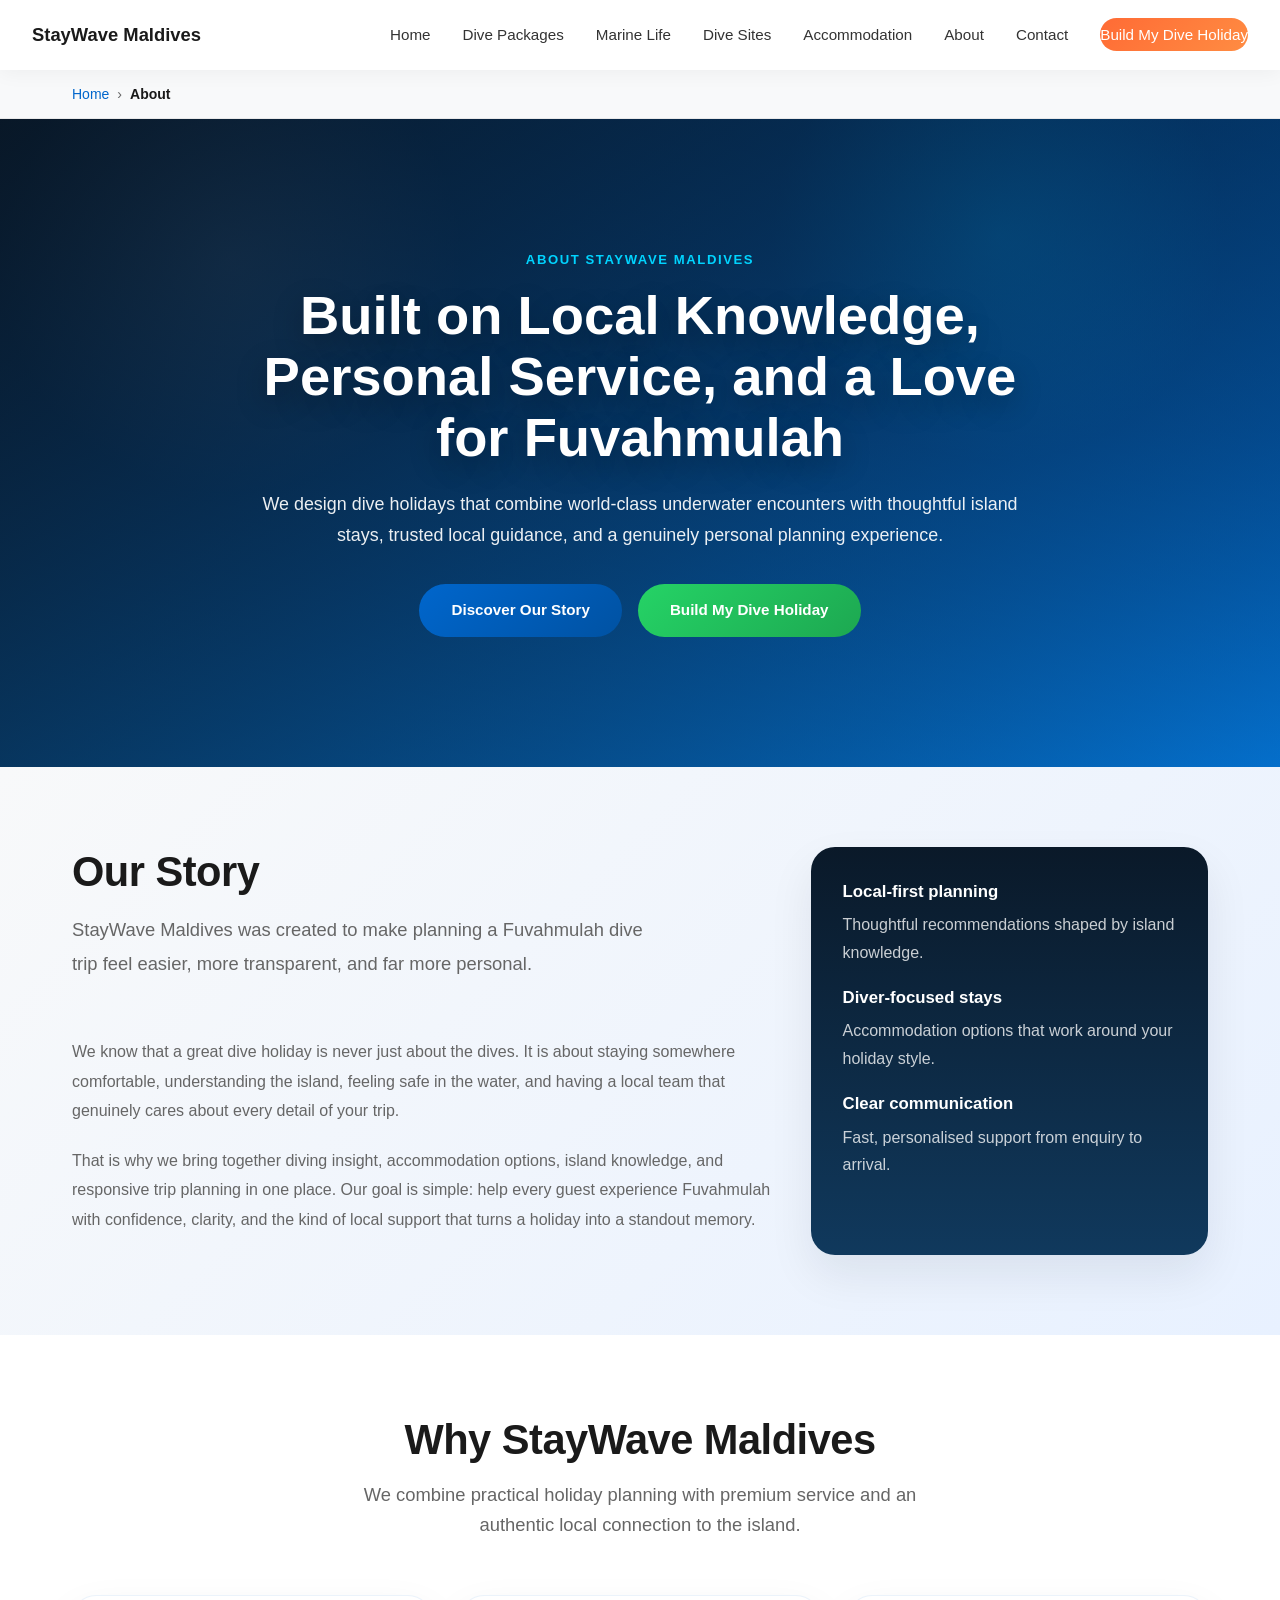
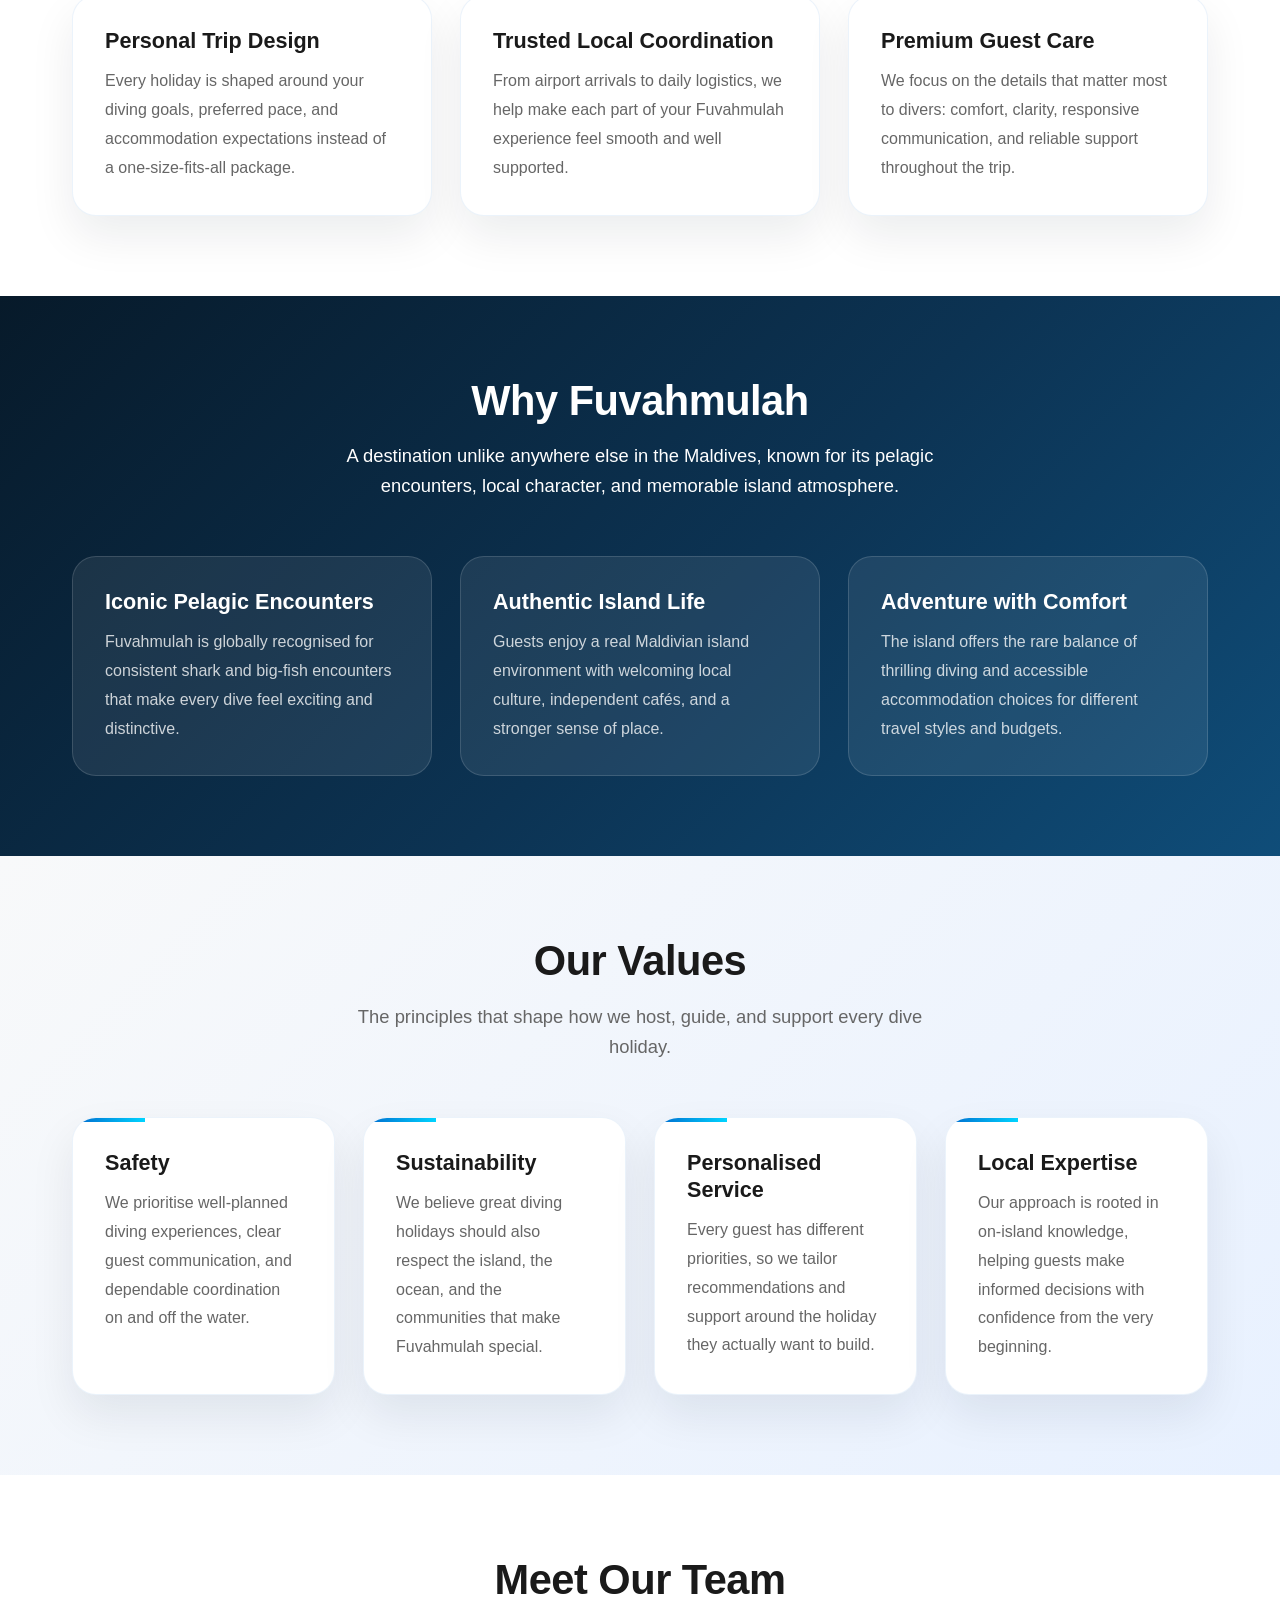
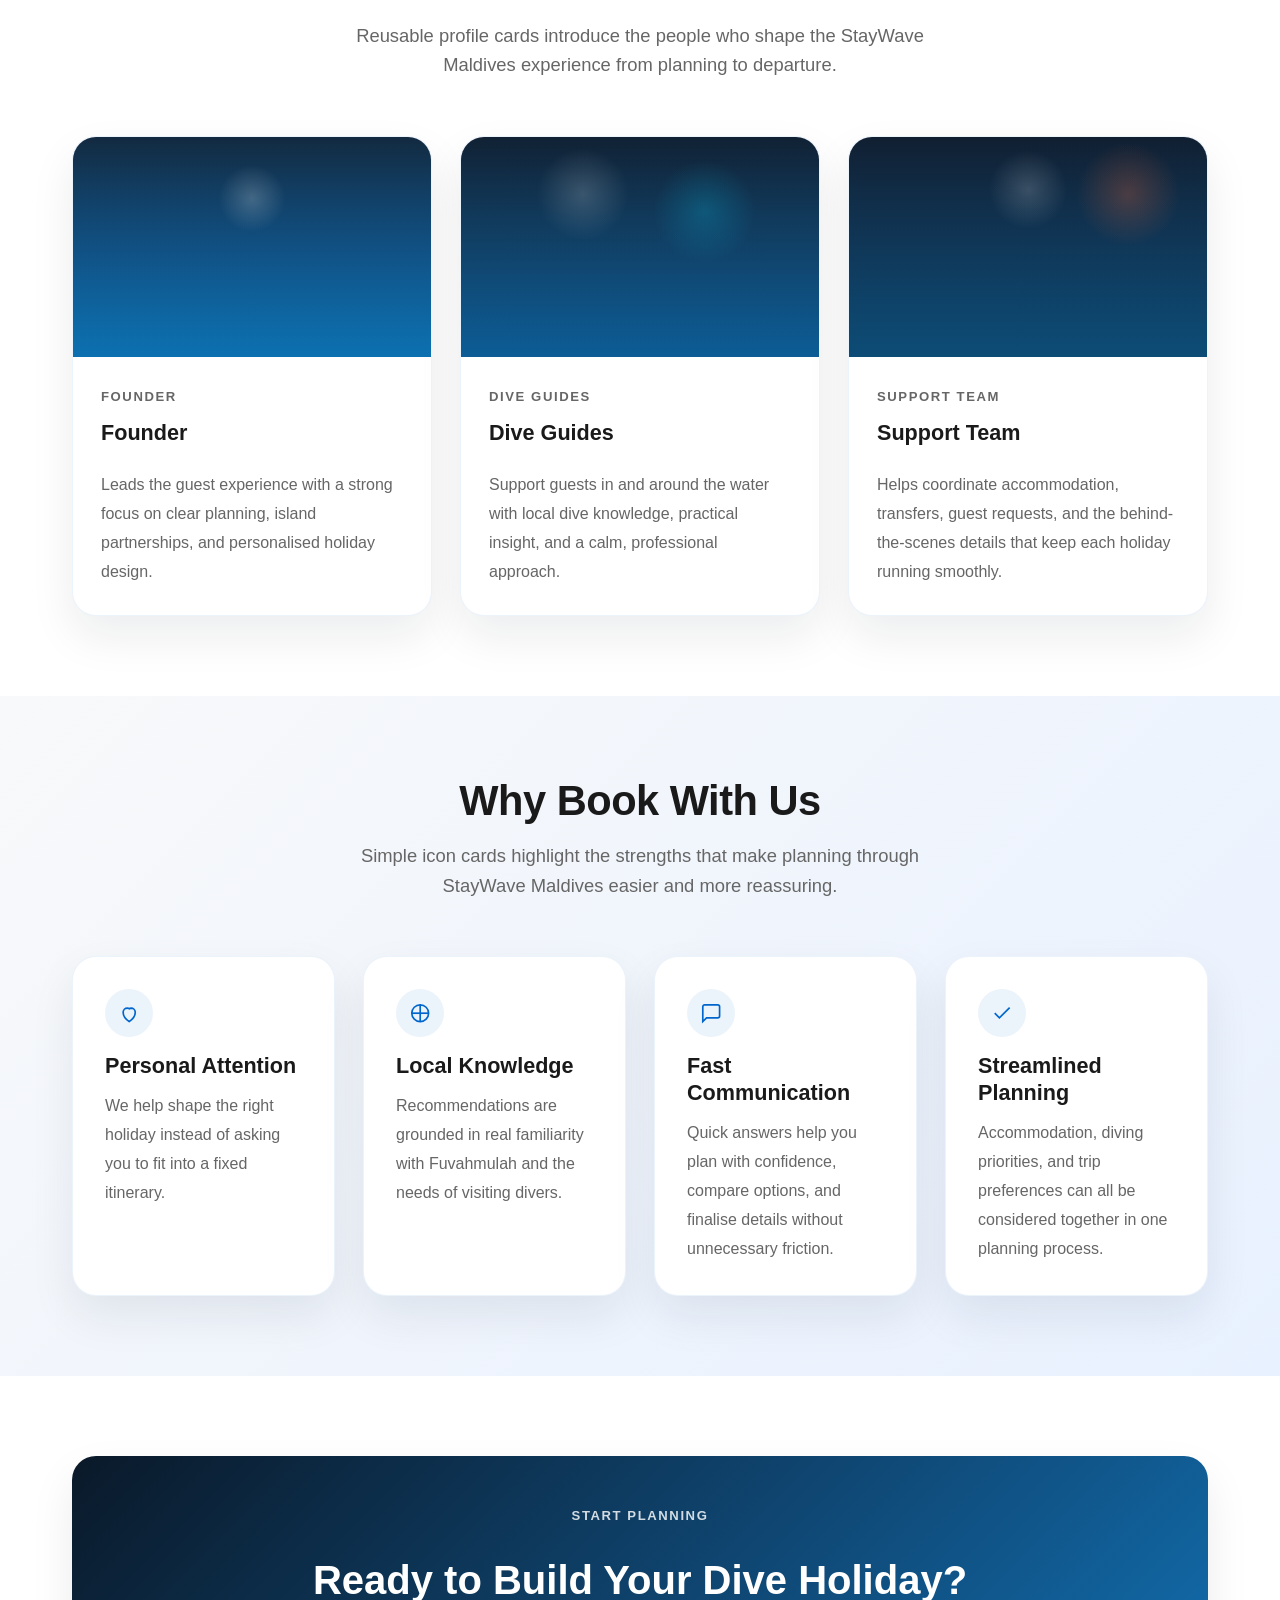
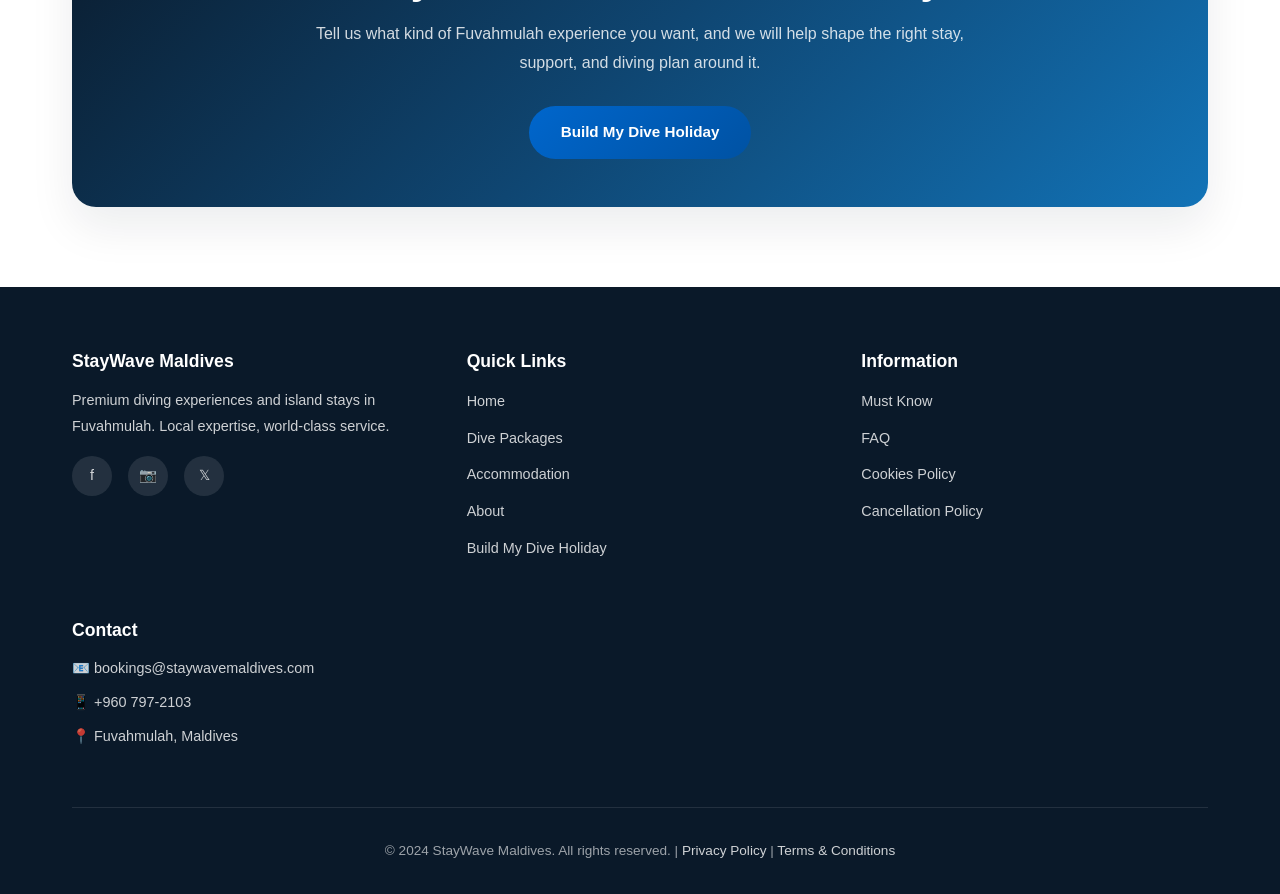
==== about.html @ dc9347b5 "feat: add sprint 15 information pages" ====
<!DOCTYPE html>
<html lang="en">
<head>
    <!-- Meta Tags -->
    <meta charset="UTF-8">
    <meta name="viewport" content="width=device-width, initial-scale=1.0">
    <meta name="description" content="Learn more about StayWave Maldives, our local story, our values, and why we create personalised diving holidays in Fuvahmulah.">
    <meta name="keywords" content="about StayWave Maldives, Fuvahmulah diving team, Maldives dive holiday experts, local dive travel specialists">
    <meta name="author" content="StayWave Maldives">
    <meta name="robots" content="index, follow">
    <meta name="language" content="English">

    <!-- Canonical URL -->
    <link rel="canonical" href="https://staywavemaldives.com/about.html">

    <!-- Open Graph Tags -->
    <meta property="og:type" content="website">
    <meta property="og:url" content="https://staywavemaldives.com/about.html">
    <meta property="og:title" content="About StayWave Maldives | Dive Holidays in Fuvahmulah">
    <meta property="og:description" content="Discover the story, values, and local expertise behind StayWave Maldives and see why divers choose us for personalised Fuvahmulah holidays.">
    <meta property="og:image" content="https://staywavemaldives.com/assets/images/og-image.jpg">
    <meta property="og:image:width" content="1200">
    <meta property="og:image:height" content="630">
    <meta property="og:image:alt" content="About StayWave Maldives">
    <meta property="og:site_name" content="StayWave Maldives">
    <meta property="og:locale" content="en_US">

    <!-- Twitter Card Tags -->
    <meta name="twitter:card" content="summary_large_image">
    <meta name="twitter:url" content="https://staywavemaldives.com/about.html">
    <meta name="twitter:title" content="About StayWave Maldives | Dive Holidays in Fuvahmulah">
    <meta name="twitter:description" content="Meet the team behind StayWave Maldives and learn what makes our Fuvahmulah dive holidays personal, local, and thoughtfully planned.">
    <meta name="twitter:image" content="https://staywavemaldives.com/assets/images/twitter-image.jpg">
    <meta name="twitter:creator" content="@staywavemaldives">

    <!-- Favicon -->
    <link rel="icon" type="image/x-icon" href="assets/images/favicon.ico">
    <link rel="icon" type="image/png" sizes="32x32" href="assets/images/favicon-32x32.png">
    <link rel="icon" type="image/png" sizes="16x16" href="assets/images/favicon-16x16.png">
    <link rel="apple-touch-icon" href="assets/images/apple-touch-icon.png">
    <link rel="manifest" href="assets/manifest.json">

    <!-- Theme Color -->
    <meta name="theme-color" content="#0066cc">

    <title>About StayWave Maldives | Dive Holidays in Fuvahmulah</title>

    <script type="application/ld+json">
    {
        "@context": "https://schema.org",
        "@type": "AboutPage",
        "name": "About StayWave Maldives",
        "url": "https://staywavemaldives.com/about.html",
        "description": "Learn more about the story, values, and local team behind StayWave Maldives in Fuvahmulah.",
        "isPartOf": {
            "@type": "WebSite",
            "name": "StayWave Maldives",
            "url": "https://staywavemaldives.com"
        },
        "breadcrumb": {
            "@type": "BreadcrumbList",
            "itemListElement": [
                {
                    "@type": "ListItem",
                    "position": 1,
                    "name": "Home",
                    "item": "https://staywavemaldives.com/"
                },
                {
                    "@type": "ListItem",
                    "position": 2,
                    "name": "About",
                    "item": "https://staywavemaldives.com/about.html"
                }
            ]
        },
        "mainEntity": {
            "@type": "TravelAgency",
            "name": "StayWave Maldives",
            "url": "https://staywavemaldives.com",
            "description": "Personalised diving holidays and island stays in Fuvahmulah with local expertise and thoughtful service.",
            "telephone": "+960-797-2103",
            "email": "bookings@staywavemaldives.com",
            "address": {
                "@type": "PostalAddress",
                "addressLocality": "Fuvahmulah",
                "addressCountry": "MV"
            }
        }
    }
    </script>

    <!-- CSS Files -->
    <link rel="stylesheet" href="assets/styles/reset.css" media="all">
    <link rel="stylesheet" href="assets/styles/global.css" media="all">
    <link rel="stylesheet" href="assets/styles/navigation.css" media="all">
    <link rel="stylesheet" href="assets/styles/footer.css" media="all">
    <link rel="stylesheet" href="assets/styles/about.css" media="all">

    <!-- DNS Prefetch -->
    <link rel="dns-prefetch" href="//fonts.googleapis.com">
    <link rel="dns-prefetch" href="//www.google-analytics.com">
</head>
<body>
    <nav class="navbar" id="navbar" role="navigation" aria-label="Main navigation">
        <div class="navbar-container">
            <div class="navbar-brand">
                <a href="index.html" aria-label="StayWave Maldives — go to homepage">
                    <span class="brand-name">StayWave Maldives</span>
                </a>
            </div>

            <button class="hamburger" id="hamburger" aria-label="Toggle navigation menu" aria-expanded="false" aria-controls="navbar-menu">
                <span></span>
                <span></span>
                <span></span>
            </button>

            <ul class="navbar-menu" id="navbar-menu" role="menubar">
                <li role="none"><a href="index.html" role="menuitem">Home</a></li>
                <li role="none"><a href="dive-packages.html" role="menuitem">Dive Packages</a></li>
                <li role="none"><a href="marine-life.html" role="menuitem">Marine Life</a></li>
                <li role="none"><a href="dive-sites.html" role="menuitem">Dive Sites</a></li>
                <li role="none"><a href="accommodation.html" role="menuitem">Accommodation</a></li>
                <li role="none"><a href="about.html" role="menuitem" aria-current="page">About</a></li>
                <li role="none"><a href="index.html#contact" role="menuitem">Contact</a></li>
                <li role="none">
                    <a href="build-my-dive-holiday.html" class="btn-book-now" role="menuitem" aria-label="Build my dive holiday">Build My Dive Holiday</a>
                </li>
            </ul>
        </div>
    </nav>

    <nav class="breadcrumbs" aria-label="Breadcrumb">
        <div class="container">
            <ol class="breadcrumbs-list" itemscope itemtype="https://schema.org/BreadcrumbList">
                <li itemprop="itemListElement" itemscope itemtype="https://schema.org/ListItem">
                    <a href="index.html" itemprop="item"><span itemprop="name">Home</span></a>
                    <meta itemprop="position" content="1">
                </li>
                <li itemprop="itemListElement" itemscope itemtype="https://schema.org/ListItem">
                    <span class="current" itemprop="name">About</span>
                    <meta itemprop="position" content="2">
                </li>
            </ol>
        </div>
    </nav>

    <header class="page-hero" role="banner">
        <div class="page-hero-background" role="img" aria-label="Abstract ocean-inspired banner representing a dive holiday in Fuvahmulah"></div>
        <div class="page-hero-overlay" aria-hidden="true"></div>
        <div class="page-hero-content">
            <p class="page-hero-label">About StayWave Maldives</p>
            <h1 class="page-hero-title">Built on Local Knowledge, Personal Service, and a Love for Fuvahmulah</h1>
            <p class="page-hero-subtitle">We design dive holidays that combine world-class underwater encounters with thoughtful island stays, trusted local guidance, and a genuinely personal planning experience.</p>
            <div class="page-hero-buttons">
                <a href="#our-story" class="btn btn-primary">Discover Our Story</a>
                <a href="build-my-dive-holiday.html" class="btn btn-secondary">Build My Dive Holiday</a>
            </div>
        </div>
    </header>

    <main>
        <section class="about-story" id="our-story" aria-labelledby="our-story-heading">
            <div class="container story-layout">
                <article class="story-copy">
                    <div class="section-header section-header-left">
                        <h2 id="our-story-heading">Our Story</h2>
                        <p>StayWave Maldives was created to make planning a Fuvahmulah dive trip feel easier, more transparent, and far more personal.</p>
                    </div>
                    <p>We know that a great dive holiday is never just about the dives. It is about staying somewhere comfortable, understanding the island, feeling safe in the water, and having a local team that genuinely cares about every detail of your trip.</p>
                    <p>That is why we bring together diving insight, accommodation options, island knowledge, and responsive trip planning in one place. Our goal is simple: help every guest experience Fuvahmulah with confidence, clarity, and the kind of local support that turns a holiday into a standout memory.</p>
                </article>
                <aside class="story-highlight" aria-label="StayWave Maldives highlights">
                    <ul class="story-points">
                        <li><strong>Local-first planning</strong><span>Thoughtful recommendations shaped by island knowledge.</span></li>
                        <li><strong>Diver-focused stays</strong><span>Accommodation options that work around your holiday style.</span></li>
                        <li><strong>Clear communication</strong><span>Fast, personalised support from enquiry to arrival.</span></li>
                    </ul>
                </aside>
            </div>
        </section>

        <section class="about-reasons" aria-labelledby="why-staywave-heading">
            <div class="container">
                <div class="section-header">
                    <h2 id="why-staywave-heading">Why StayWave Maldives</h2>
                    <p>We combine practical holiday planning with premium service and an authentic local connection to the island.</p>
                </div>
                <div class="info-grid">
                    <article class="info-card">
                        <h3>Personal Trip Design</h3>
                        <p>Every holiday is shaped around your diving goals, preferred pace, and accommodation expectations instead of a one-size-fits-all package.</p>
                    </article>
                    <article class="info-card">
                        <h3>Trusted Local Coordination</h3>
                        <p>From airport arrivals to daily logistics, we help make each part of your Fuvahmulah experience feel smooth and well supported.</p>
                    </article>
                    <article class="info-card">
                        <h3>Premium Guest Care</h3>
                        <p>We focus on the details that matter most to divers: comfort, clarity, responsive communication, and reliable support throughout the trip.</p>
                    </article>
                </div>
            </div>
        </section>

        <section class="about-destination" aria-labelledby="why-fuvahmulah-heading">
            <div class="container">
                <div class="section-header destination-header">
                    <h2 id="why-fuvahmulah-heading">Why Fuvahmulah</h2>
                    <p>A destination unlike anywhere else in the Maldives, known for its pelagic encounters, local character, and memorable island atmosphere.</p>
                </div>
                <div class="info-grid info-grid-dark">
                    <article class="info-card info-card-dark">
                        <h3>Iconic Pelagic Encounters</h3>
                        <p>Fuvahmulah is globally recognised for consistent shark and big-fish encounters that make every dive feel exciting and distinctive.</p>
                    </article>
                    <article class="info-card info-card-dark">
                        <h3>Authentic Island Life</h3>
                        <p>Guests enjoy a real Maldivian island environment with welcoming local culture, independent cafés, and a stronger sense of place.</p>
                    </article>
                    <article class="info-card info-card-dark">
                        <h3>Adventure with Comfort</h3>
                        <p>The island offers the rare balance of thrilling diving and accessible accommodation choices for different travel styles and budgets.</p>
                    </article>
                </div>
            </div>
        </section>

        <section class="about-values" aria-labelledby="our-values-heading">
            <div class="container">
                <div class="section-header">
                    <h2 id="our-values-heading">Our Values</h2>
                    <p>The principles that shape how we host, guide, and support every dive holiday.</p>
                </div>
                <div class="values-grid">
                    <article class="value-card">
                        <h3>Safety</h3>
                        <p>We prioritise well-planned diving experiences, clear guest communication, and dependable coordination on and off the water.</p>
                    </article>
                    <article class="value-card">
                        <h3>Sustainability</h3>
                        <p>We believe great diving holidays should also respect the island, the ocean, and the communities that make Fuvahmulah special.</p>
                    </article>
                    <article class="value-card">
                        <h3>Personalised Service</h3>
                        <p>Every guest has different priorities, so we tailor recommendations and support around the holiday they actually want to build.</p>
                    </article>
                    <article class="value-card">
                        <h3>Local Expertise</h3>
                        <p>Our approach is rooted in on-island knowledge, helping guests make informed decisions with confidence from the very beginning.</p>
                    </article>
                </div>
            </div>
        </section>

        <section class="about-team" aria-labelledby="team-heading">
            <div class="container">
                <div class="section-header">
                    <h2 id="team-heading">Meet Our Team</h2>
                    <p>Reusable profile cards introduce the people who shape the StayWave Maldives experience from planning to departure.</p>
                </div>
                <div class="team-grid">
                    <article class="profile-card">
                        <div class="profile-card-media founder-placeholder" role="img" aria-label="Image placeholder for the StayWave Maldives founder"></div>
                        <div class="profile-card-body">
                            <p class="profile-role">Founder</p>
                            <h3>Founder</h3>
                            <p>Leads the guest experience with a strong focus on clear planning, island partnerships, and personalised holiday design.</p>
                        </div>
                    </article>
                    <article class="profile-card">
                        <div class="profile-card-media dive-guides-placeholder" role="img" aria-label="Image placeholder for the StayWave Maldives dive guides"></div>
                        <div class="profile-card-body">
                            <p class="profile-role">Dive Guides</p>
                            <h3>Dive Guides</h3>
                            <p>Support guests in and around the water with local dive knowledge, practical insight, and a calm, professional approach.</p>
                        </div>
                    </article>
                    <article class="profile-card">
                        <div class="profile-card-media support-team-placeholder" role="img" aria-label="Image placeholder for the StayWave Maldives support team"></div>
                        <div class="profile-card-body">
                            <p class="profile-role">Support Team</p>
                            <h3>Support Team</h3>
                            <p>Helps coordinate accommodation, transfers, guest requests, and the behind-the-scenes details that keep each holiday running smoothly.</p>
                        </div>
                    </article>
                </div>
            </div>
        </section>

        <section class="about-booking" aria-labelledby="book-with-us-heading">
            <div class="container">
                <div class="section-header">
                    <h2 id="book-with-us-heading">Why Book With Us</h2>
                    <p>Simple icon cards highlight the strengths that make planning through StayWave Maldives easier and more reassuring.</p>
                </div>
                <div class="booking-grid">
                    <article class="booking-card">
                        <div class="booking-icon" aria-hidden="true">
                            <svg viewBox="0 0 24 24" fill="none" stroke="currentColor" stroke-width="1.8">
                                <path d="M12 21s-6.5-4.35-6.5-10A4.5 4.5 0 0 1 10 6.5c.86 0 1.69.24 2.34.69A4.47 4.47 0 0 1 14 6.5 4.5 4.5 0 0 1 18.5 11c0 5.65-6.5 10-6.5 10Z"></path>
                            </svg>
                        </div>
                        <h3>Personal Attention</h3>
                        <p>We help shape the right holiday instead of asking you to fit into a fixed itinerary.</p>
                    </article>
                    <article class="booking-card">
                        <div class="booking-icon" aria-hidden="true">
                            <svg viewBox="0 0 24 24" fill="none" stroke="currentColor" stroke-width="1.8">
                                <path d="M3 12h18"></path>
                                <path d="M12 3v18"></path>
                                <circle cx="12" cy="12" r="9"></circle>
                            </svg>
                        </div>
                        <h3>Local Knowledge</h3>
                        <p>Recommendations are grounded in real familiarity with Fuvahmulah and the needs of visiting divers.</p>
                    </article>
                    <article class="booking-card">
                        <div class="booking-icon" aria-hidden="true">
                            <svg viewBox="0 0 24 24" fill="none" stroke="currentColor" stroke-width="1.8">
                                <path d="M21 15a2 2 0 0 1-2 2H7l-4 4V5a2 2 0 0 1 2-2h14a2 2 0 0 1 2 2z"></path>
                            </svg>
                        </div>
                        <h3>Fast Communication</h3>
                        <p>Quick answers help you plan with confidence, compare options, and finalise details without unnecessary friction.</p>
                    </article>
                    <article class="booking-card">
                        <div class="booking-icon" aria-hidden="true">
                            <svg viewBox="0 0 24 24" fill="none" stroke="currentColor" stroke-width="1.8">
                                <path d="M4 12l5 5L20 6"></path>
                            </svg>
                        </div>
                        <h3>Streamlined Planning</h3>
                        <p>Accommodation, diving priorities, and trip preferences can all be considered together in one planning process.</p>
                    </article>
                </div>
            </div>
        </section>

        <section class="about-cta" aria-labelledby="cta-heading">
            <div class="container">
                <div class="cta-panel">
                    <p class="cta-kicker">Start planning</p>
                    <h2 id="cta-heading">Ready to Build Your Dive Holiday?</h2>
                    <p>Tell us what kind of Fuvahmulah experience you want, and we will help shape the right stay, support, and diving plan around it.</p>
                    <a href="build-my-dive-holiday.html" class="btn btn-primary">Build My Dive Holiday</a>
                </div>
            </div>
        </section>
    </main>

    <footer class="footer" id="footer" role="contentinfo">
        <div class="container">
            <div class="footer-grid">
                <div class="footer-section">
                    <h4>StayWave Maldives</h4>
                    <p>Premium diving experiences and island stays in Fuvahmulah. Local expertise, world-class service.</p>
                    <div class="social-links">
                        <a href="https://www.facebook.com/staywavemaldives" aria-label="StayWave Maldives on Facebook" title="Facebook" target="_blank" rel="noopener noreferrer">f</a>
                        <a href="https://www.instagram.com/staywavemaldives" aria-label="StayWave Maldives on Instagram" title="Instagram" target="_blank" rel="noopener noreferrer">📷</a>
                        <a href="https://twitter.com/staywavemaldives" aria-label="StayWave Maldives on Twitter/X" title="Twitter / X" target="_blank" rel="noopener noreferrer">𝕏</a>
                    </div>
                </div>

                <div class="footer-section">
                    <h4>Quick Links</h4>
                    <ul>
                        <li><a href="index.html">Home</a></li>
                        <li><a href="dive-packages.html">Dive Packages</a></li>
                        <li><a href="accommodation.html">Accommodation</a></li>
                        <li><a href="about.html" aria-current="page">About</a></li>
                        <li><a href="build-my-dive-holiday.html">Build My Dive Holiday</a></li>
                    </ul>
                </div>

                <div class="footer-section">
                    <h4>Information</h4>
                    <ul>
                        <li><a href="must-know.html">Must Know</a></li>
                        <li><a href="faq.html">FAQ</a></li>
                        <li><a href="cookies.html">Cookies Policy</a></li>
                        <li><a href="cancellation.html">Cancellation Policy</a></li>
                    </ul>
                </div>

                <div class="footer-section" id="contact">
                    <h4>Contact</h4>
                    <ul class="contact-info">
                        <li>📧 <a href="mailto:bookings@staywavemaldives.com">bookings@staywavemaldives.com</a></li>
                        <li>📱 <a href="https://wa.me/9607972103" target="_blank" rel="noopener noreferrer">+960 797-2103</a></li>
                        <li>📍 Fuvahmulah, Maldives</li>
                    </ul>
                </div>
            </div>

            <div class="footer-bottom">
                <p>&copy; 2024 StayWave Maldives. All rights reserved. | <a href="privacy.html">Privacy Policy</a> | <a href="terms.html">Terms &amp; Conditions</a></p>
            </div>
        </div>
    </footer>

    <script defer src="assets/scripts/navigation.js"></script>
</body>
</html>
---- assets/styles/global.css ----
/* Global Styles */

:root {
    --primary-blue: #0066cc;
    --secondary-cyan: #00d4ff;
    --accent-orange: #ff6b35;
    --dark-bg: #0a1929;
    --light-bg: #f8f9fa;
    --text-dark: #1a1a1a;
    --text-light: #666;
    --border-light: #e8e8e8;
}

body {
    font-family: 'Segoe UI', Tahoma, Geneva, Verdana, sans-serif;
    line-height: 1.6;
    color: var(--text-dark);
    background-color: white;
}

.container {
    max-width: 1200px;
    margin: 0 auto;
    padding: 0 2rem;
}

/* Section Headers */
.section-header {
    text-align: center;
    margin-bottom: 3.5rem;
}

.section-header h2 {
    font-size: 2.6rem;
    font-weight: 800;
    color: var(--text-dark);
    margin-bottom: 1rem;
    letter-spacing: -0.5px;
}

.section-header p {
    font-size: 1.15rem;
    color: var(--text-light);
    max-width: 600px;
    margin: 0 auto;
}

/* Button Styles */
.btn {
    padding: 0.9rem 2rem;
    border: none;
    border-radius: 50px;
    font-weight: 600;
    cursor: pointer;
    transition: all 0.3s ease;
    font-size: 0.95rem;
    text-decoration: none;
    display: inline-flex;
    align-items: center;
    justify-content: center;
    gap: 0.4rem;
}

.btn-primary {
    background: linear-gradient(135deg, #0066cc, #0052a3);
    color: white;
}

.btn-primary:hover {
    transform: translateY(-3px);
    box-shadow: 0 10px 30px rgba(0, 102, 204, 0.3);
}

.btn-secondary {
    background: linear-gradient(135deg, #25d366, #1da851);
    color: white;
}

.btn-secondary:hover {
    transform: translateY(-3px);
    box-shadow: 0 10px 30px rgba(37, 211, 102, 0.3);
}

.btn-outline {
    background: transparent;
    border: 2px solid var(--primary-blue);
    color: var(--primary-blue);
}

.btn-outline:hover {
    background: var(--primary-blue);
    color: white;
    transform: translateY(-3px);
}

/* Scrollbar Styling */
::-webkit-scrollbar {
    width: 10px;
}

::-webkit-scrollbar-track {
    background: #f1f1f1;
}

::-webkit-scrollbar-thumb {
    background: linear-gradient(180deg, #0066cc, #00d4ff);
    border-radius: 10px;
}

::-webkit-scrollbar-thumb:hover {
    background: linear-gradient(180deg, #0052a3, #00a3b8);
}

/* Floating WhatsApp Button */
.whatsapp-button {
    position: fixed;
    bottom: 30px;
    right: 30px;
    width: 60px;
    height: 60px;
    background: linear-gradient(135deg, #25d366, #1da851);
    border-radius: 50%;
    display: flex;
    align-items: center;
    justify-content: center;
    color: white;
    text-decoration: none;
    box-shadow: 0 4px 20px rgba(37, 211, 102, 0.4);
    transition: all 0.3s ease;
    z-index: 999;
}

.whatsapp-button svg {
    width: 35px;
    height: 35px;
}

.whatsapp-button:hover {
    transform: translateY(-5px);
    box-shadow: 0 8px 30px rgba(37, 211, 102, 0.5);
}

/* Section Reveal Animations */
.reveal {
    opacity: 0;
    transform: translateY(28px);
    transition: opacity 0.65s ease, transform 0.65s ease;
}

.reveal.visible {
    opacity: 1;
    transform: translateY(0);
}

@media (prefers-reduced-motion: reduce) {
    .reveal {
        opacity: 1;
        transform: none;
        transition: none;
    }
}

/* Responsive */
@media (max-width: 768px) {
    .section-header h2 {
        font-size: 1.9rem;
    }

    .section-header p {
        font-size: 1rem;
    }

    .whatsapp-button {
        width: 55px;
        height: 55px;
        bottom: 20px;
        right: 20px;
    }

    .whatsapp-button svg {
        width: 30px;
        height: 30px;
    }
}
---- assets/styles/navigation.css ----
/* Premium Navigation Styles */

.navbar {
    background: rgba(255, 255, 255, 0.95);
    backdrop-filter: blur(20px);
    box-shadow: 0 2px 20px rgba(0, 0, 0, 0.05);
    position: sticky;
    top: 0;
    z-index: 1000;
    transition: all 0.3s ease;
}

.navbar-container {
    max-width: 1400px;
    margin: 0 auto;
    padding: 0 2rem;
    display: flex;
    justify-content: space-between;
    align-items: center;
    height: 70px;
}

.navbar-brand {
    display: flex;
    align-items: center;
}

.brand-logo {
    height: 44px;
    width: auto;
    max-width: 180px;
    object-fit: contain;
    display: block;
}

.navbar-menu {
    display: flex;
    align-items: center;
    gap: 2rem;
    list-style: none;
}

.navbar-menu a {
    color: #333;
    font-weight: 500;
    font-size: 0.95rem;
    position: relative;
    padding: 0.5rem 0;
    transition: color 0.3s ease;
}

.navbar-menu a::after {
    content: '';
    position: absolute;
    bottom: -5px;
    left: 0;
    width: 0;
    height: 2px;
    background: linear-gradient(90deg, #0066cc, #00d4ff);
    transition: width 0.3s ease;
}

.navbar-menu a:hover {
    color: #0066cc;
}

.navbar-menu a:hover::after {
    width: 100%;
}

.btn-book-now {
    background: linear-gradient(135deg, #ff6b35, #ff8c42);
    color: white !important;
    padding: 0.7rem 1.5rem;
    border-radius: 50px;
    font-weight: 600;
    font-size: 0.9rem;
    transition: all 0.3s ease;
}

.btn-book-now:hover {
    transform: translateY(-2px);
    box-shadow: 0 10px 25px rgba(255, 107, 53, 0.3);
}

.btn-book-now::after {
    display: none !important;
}

/* Hamburger Menu */
.hamburger {
    display: none;
    flex-direction: column;
    gap: 5px;
    background: none;
    border: none;
    cursor: pointer;
}

.hamburger span {
    width: 25px;
    height: 3px;
    background: #333;
    border-radius: 2px;
    transition: all 0.3s ease;
}

.hamburger.active span:nth-child(1) {
    transform: rotate(45deg) translate(8px, 8px);
}

.hamburger.active span:nth-child(2) {
    opacity: 0;
}

.hamburger.active span:nth-child(3) {
    transform: rotate(-45deg) translate(7px, -7px);
}

/* Mobile */
@media (max-width: 768px) {
    .hamburger {
        display: flex;
    }

    .navbar-menu {
        position: absolute;
        top: 70px;
        left: 0;
        right: 0;
        flex-direction: column;
        background: white;
        gap: 0;
        max-height: 0;
        overflow: hidden;
        transition: max-height 0.3s ease;
        box-shadow: 0 10px 30px rgba(0, 0, 0, 0.1);
    }

    .navbar-menu.active {
        max-height: 500px;
    }

    .navbar-menu li {
        width: 100%;
    }

    .navbar-menu a {
        display: block;
        padding: 1rem 2rem;
        border-bottom: 1px solid #eee;
    }

    .navbar-menu a::after {
        display: none;
    }
}
---- assets/styles/footer.css ----
/* Premium Footer */

.footer {
    background: #0a1929;
    color: rgba(255, 255, 255, 0.8);
    padding: 4rem 0 2rem;
}

.footer-logo {
    margin-bottom: 1rem;
}

.footer-logo-img {
    height: 36px;
    width: auto;
    object-fit: contain;
    display: block;
    opacity: 0.9;
}

.footer-grid {
    display: grid;
    grid-template-columns: repeat(auto-fit, minmax(250px, 1fr));
    gap: 3rem;
    margin-bottom: 3rem;
    max-width: 1200px;
    margin-left: auto;
    margin-right: auto;
}

.footer-section h4 {
    color: white;
    font-size: 1.1rem;
    margin-bottom: 1rem;
    font-weight: 700;
}

.footer-section p {
    font-size: 0.9rem;
    line-height: 1.8;
    margin-bottom: 1rem;
}

.footer-section ul {
    list-style: none;
    margin: 0;
    padding: 0;
}

.footer-section li {
    margin-bottom: 0.7rem;
}

.footer-section a {
    color: rgba(255, 255, 255, 0.8);
    text-decoration: none;
    transition: all 0.3s ease;
    font-size: 0.9rem;
}

.footer-section a:hover {
    color: #00d4ff;
}

.social-links {
    display: flex;
    gap: 1rem;
    margin-top: 1rem;
}

.social-links a {
    width: 40px;
    height: 40px;
    background: rgba(255, 255, 255, 0.1);
    border-radius: 50%;
    display: flex;
    align-items: center;
    justify-content: center;
    transition: all 0.3s ease;
}

.social-links a:hover {
    background: #00d4ff;
    color: #0a1929;
}

.contact-info {
    font-size: 0.9rem;
}

.footer-bottom {
    border-top: 1px solid rgba(255, 255, 255, 0.1);
    padding-top: 2rem;
    text-align: center;
    color: rgba(255, 255, 255, 0.6);
    font-size: 0.85rem;
}

.footer-bottom a {
    color: rgba(255, 255, 255, 0.8);
}

.footer-bottom a:hover {
    color: #00d4ff;
}

@media (max-width: 768px) {
    .footer-grid {
        grid-template-columns: 1fr;
        gap: 2rem;
    }
}
---- assets/styles/about.css ----
/* About Page Styles */

.brand-name {
    font-size: 1.15rem;
    font-weight: 800;
    color: var(--text-dark);
}

.brand-name:hover {
    color: var(--primary-blue);
}

.breadcrumbs {
    background: var(--light-bg);
    padding: 0.8rem 0;
    border-bottom: 1px solid var(--border-light);
}

.breadcrumbs-list {
    display: flex;
    align-items: center;
    gap: 0.5rem;
    flex-wrap: wrap;
    font-size: 0.875rem;
    color: var(--text-light);
}

.breadcrumbs-list li {
    display: flex;
    align-items: center;
    gap: 0.5rem;
}

.breadcrumbs-list li + li::before {
    content: '›';
    color: var(--text-light);
}

.breadcrumbs-list a {
    color: var(--primary-blue);
}

.breadcrumbs-list a:hover {
    color: var(--secondary-cyan);
}

.breadcrumbs-list .current {
    color: var(--text-dark);
    font-weight: 600;
}

.page-hero {
    position: relative;
    min-height: 72vh;
    display: flex;
    align-items: center;
    justify-content: center;
    overflow: hidden;
    color: white;
    text-align: center;
}

.page-hero-background {
    position: absolute;
    inset: 0;
    background:
        radial-gradient(circle at 18% 22%, rgba(255, 255, 255, 0.16), transparent 20%),
        radial-gradient(circle at 78% 18%, rgba(0, 212, 255, 0.24), transparent 20%),
        linear-gradient(135deg, rgba(2, 17, 31, 0.6), rgba(0, 102, 204, 0.2)),
        linear-gradient(180deg, #03111f 0%, #073761 48%, #0b7ec9 100%);
    z-index: 1;
}

.page-hero-overlay {
    position: absolute;
    inset: 0;
    background: linear-gradient(135deg, rgba(10, 25, 41, 0.84), rgba(0, 102, 204, 0.54));
    z-index: 2;
}

.page-hero-content {
    position: relative;
    z-index: 3;
    max-width: 900px;
    padding: 2rem;
}

.page-hero-label,
.cta-kicker,
.profile-role {
    margin: 0 0 1rem;
    font-size: 0.82rem;
    font-weight: 700;
    letter-spacing: 0.12em;
    text-transform: uppercase;
    color: var(--secondary-cyan);
}

.page-hero-title {
    margin: 0 0 1.25rem;
    font-size: 3.4rem;
    line-height: 1.12;
    text-shadow: 0 10px 30px rgba(0, 0, 0, 0.3);
}

.page-hero-subtitle {
    max-width: 760px;
    margin: 0 auto 2rem;
    font-size: 1.12rem;
    line-height: 1.75;
    color: rgba(255, 255, 255, 0.92);
}

.page-hero-buttons {
    display: flex;
    justify-content: center;
    gap: 1rem;
    flex-wrap: wrap;
}

.about-story,
.about-reasons,
.about-destination,
.about-values,
.about-team,
.about-booking,
.about-cta {
    padding: 5rem 0;
}

.about-story,
.about-values,
.about-booking {
    background: linear-gradient(135deg, #f8f9fa 0%, #e8f1ff 100%);
}

.about-reasons,
.about-team {
    background: white;
}

.about-destination {
    background: linear-gradient(135deg, #071a2a 0%, #0c3353 55%, #0f4d79 100%);
    color: white;
}

.about-cta {
    background: white;
}

.section-header-left,
.section-header-left p {
    text-align: left;
    margin-left: 0;
}

.story-layout {
    display: grid;
    grid-template-columns: minmax(0, 1.6fr) minmax(280px, 0.9fr);
    gap: 2rem;
    align-items: stretch;
}

.story-copy p {
    margin: 0 0 1.25rem;
    color: var(--text-light);
    line-height: 1.85;
}

.story-highlight,
.info-card,
.value-card,
.profile-card,
.booking-card,
.cta-panel {
    border-radius: 24px;
    box-shadow: 0 20px 45px rgba(10, 25, 41, 0.08);
}

.story-highlight {
    background: linear-gradient(180deg, #0a1929 0%, #10395d 100%);
    padding: 2rem;
    color: white;
}

.story-points {
    display: grid;
    gap: 1.2rem;
    list-style: none;
    margin: 0;
    padding: 0;
}

.story-points li {
    display: grid;
    gap: 0.35rem;
}

.story-points strong {
    color: white;
    font-size: 1.05rem;
}

.story-points span {
    color: rgba(255, 255, 255, 0.78);
    line-height: 1.7;
}

.destination-header h2,
.destination-header p {
    color: white;
}

.info-grid,
.values-grid,
.team-grid,
.booking-grid {
    display: grid;
    grid-template-columns: repeat(auto-fit, minmax(240px, 1fr));
    gap: 1.75rem;
}

.info-card,
.value-card,
.booking-card {
    background: white;
    border: 1px solid rgba(0, 102, 204, 0.08);
    padding: 2rem;
}

.info-card h3,
.value-card h3,
.profile-card-body h3,
.booking-card h3 {
    margin: 0 0 0.75rem;
    font-size: 1.35rem;
    line-height: 1.25;
}

.info-card p,
.value-card p,
.profile-card-body p,
.booking-card p {
    margin: 0;
    color: var(--text-light);
    line-height: 1.8;
}

.info-grid-dark .info-card-dark {
    background: rgba(255, 255, 255, 0.08);
    border-color: rgba(255, 255, 255, 0.14);
    box-shadow: none;
}

.info-card-dark h3,
.info-card-dark p {
    color: white;
}

.info-card-dark p {
    color: rgba(255, 255, 255, 0.78);
}

.value-card {
    position: relative;
    overflow: hidden;
}

.value-card::before {
    content: '';
    position: absolute;
    inset: 0 auto auto 0;
    width: 72px;
    height: 4px;
    background: linear-gradient(90deg, var(--primary-blue), var(--secondary-cyan));
}

.profile-card {
    background: white;
    border: 1px solid rgba(0, 102, 204, 0.08);
    overflow: hidden;
    display: flex;
    flex-direction: column;
}

.profile-card-media {
    min-height: 220px;
    position: relative;
}

.profile-card-media::after {
    content: '';
    position: absolute;
    inset: 0;
    background: linear-gradient(180deg, rgba(255, 255, 255, 0.04) 0%, rgba(10, 25, 41, 0.22) 100%);
}

.founder-placeholder {
    background:
        radial-gradient(circle at 50% 28%, rgba(255, 255, 255, 0.22), transparent 14%),
        linear-gradient(180deg, #092138 0%, #0c558e 52%, #0d89d7 100%);
}

.dive-guides-placeholder {
    background:
        radial-gradient(circle at 34% 26%, rgba(255, 255, 255, 0.18), transparent 16%),
        radial-gradient(circle at 68% 34%, rgba(0, 212, 255, 0.22), transparent 18%),
        linear-gradient(180deg, #07182b 0%, #0c446f 52%, #0d6fb4 100%);
}

.support-team-placeholder {
    background:
        radial-gradient(circle at 50% 24%, rgba(255, 255, 255, 0.18), transparent 16%),
        radial-gradient(circle at 78% 26%, rgba(255, 107, 53, 0.26), transparent 16%),
        linear-gradient(180deg, #071629 0%, #0b3558 48%, #0d5a8c 100%);
}

.profile-card-body {
    padding: 1.75rem;
    display: grid;
    gap: 0.75rem;
}

.booking-card {
    text-align: left;
}

.booking-icon {
    width: 3rem;
    height: 3rem;
    margin-bottom: 1rem;
    border-radius: 50%;
    display: inline-flex;
    align-items: center;
    justify-content: center;
    color: var(--primary-blue);
    background: rgba(0, 102, 204, 0.08);
}

.booking-icon svg {
    width: 1.4rem;
    height: 1.4rem;
}

.cta-panel {
    background: linear-gradient(135deg, #0a1929 0%, #0f4672 52%, #1273b7 100%);
    color: white;
    padding: 3rem;
    text-align: center;
}

.cta-panel h2 {
    margin: 0 0 1rem;
    font-size: 2.5rem;
    line-height: 1.2;
}

.cta-panel p {
    max-width: 700px;
    margin: 0 auto 1.75rem;
    color: rgba(255, 255, 255, 0.82);
    line-height: 1.8;
}

@media (max-width: 992px) {
    .story-layout {
        grid-template-columns: 1fr;
    }

    .page-hero-title {
        font-size: 2.8rem;
    }
}

@media (max-width: 768px) {
    .page-hero {
        min-height: 64vh;
    }

    .page-hero-title {
        font-size: 2.2rem;
    }

    .page-hero-subtitle {
        font-size: 1rem;
    }

    .about-story,
    .about-reasons,
    .about-destination,
    .about-values,
    .about-team,
    .about-booking,
    .about-cta {
        padding: 4rem 0;
    }

    .info-card,
    .value-card,
    .profile-card-body,
    .booking-card,
    .story-highlight,
    .cta-panel {
        padding: 1.5rem;
    }

    .cta-panel h2 {
        font-size: 2rem;
    }
}

@media (max-width: 480px) {
    .container {
        padding: 0 1.25rem;
    }

    .page-hero-buttons {
        flex-direction: column;
        align-items: stretch;
    }

    .page-hero-buttons .btn {
        width: 100%;
    }
}
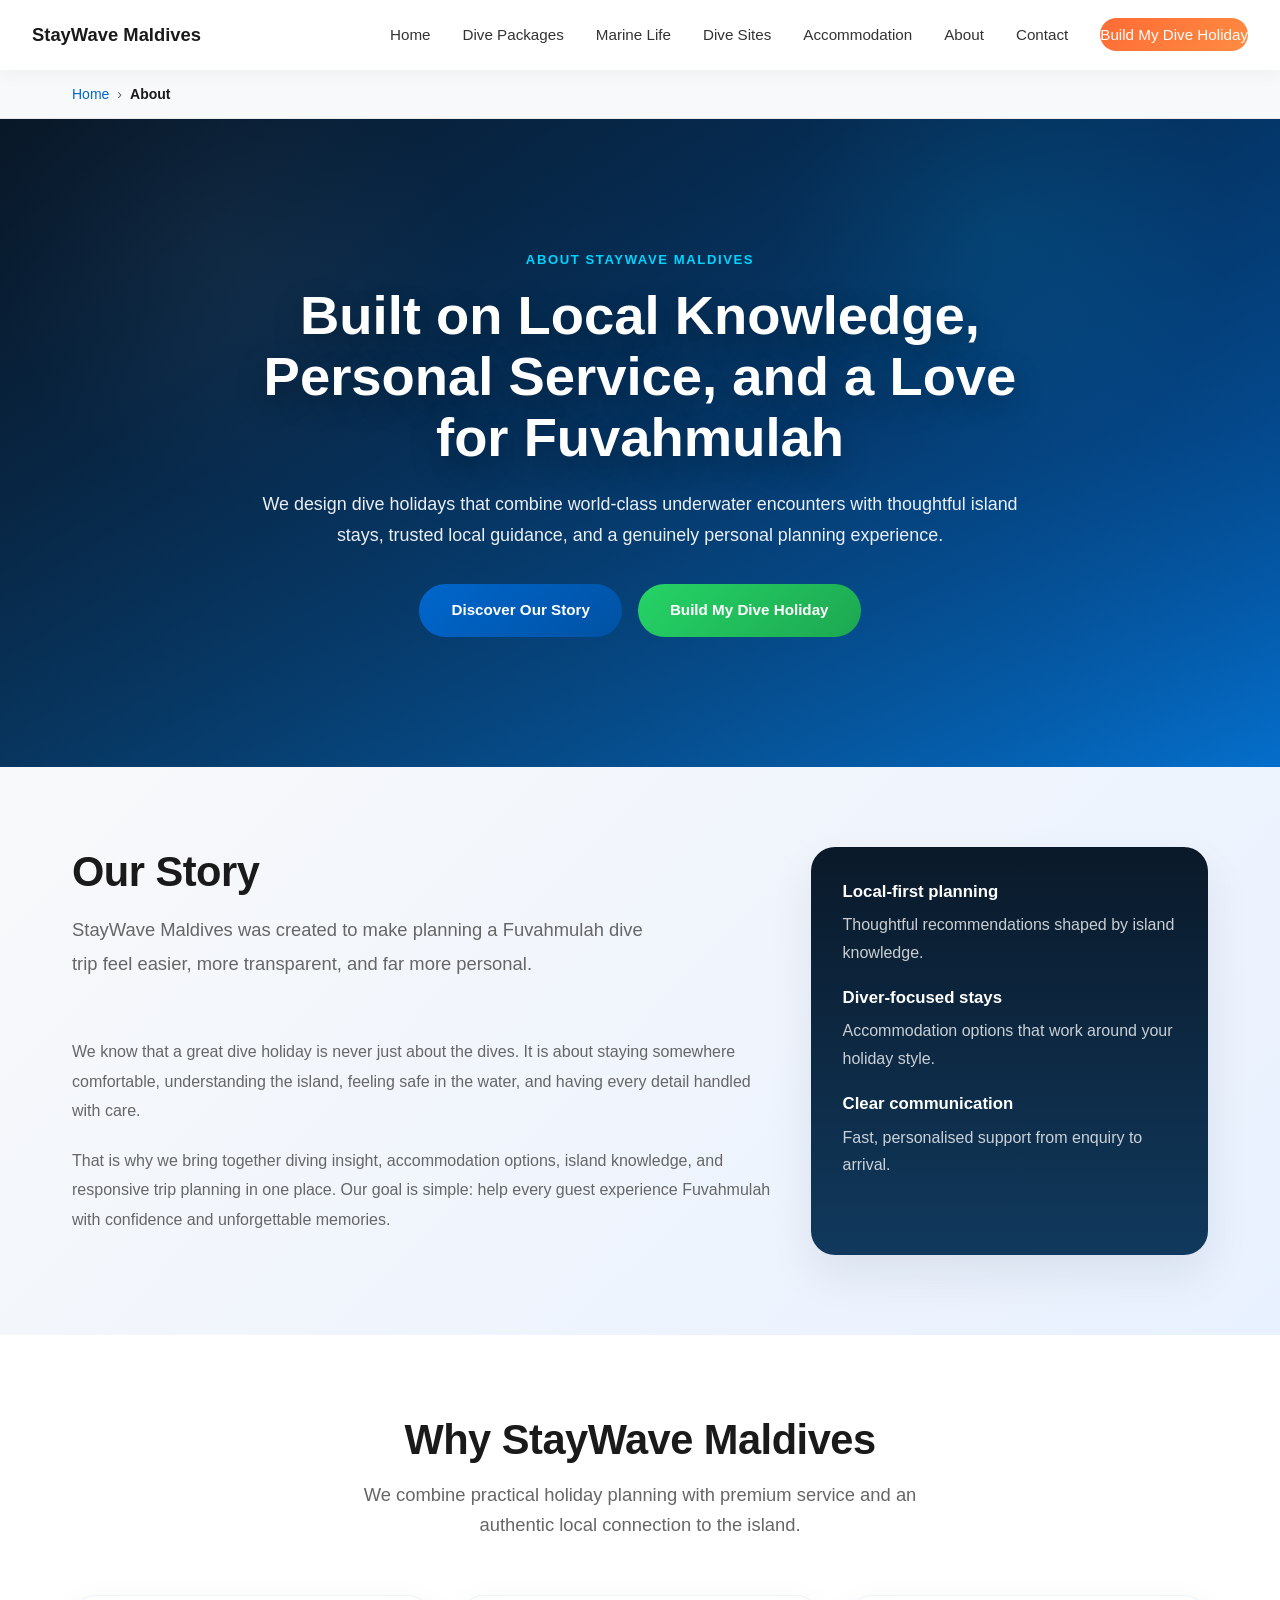
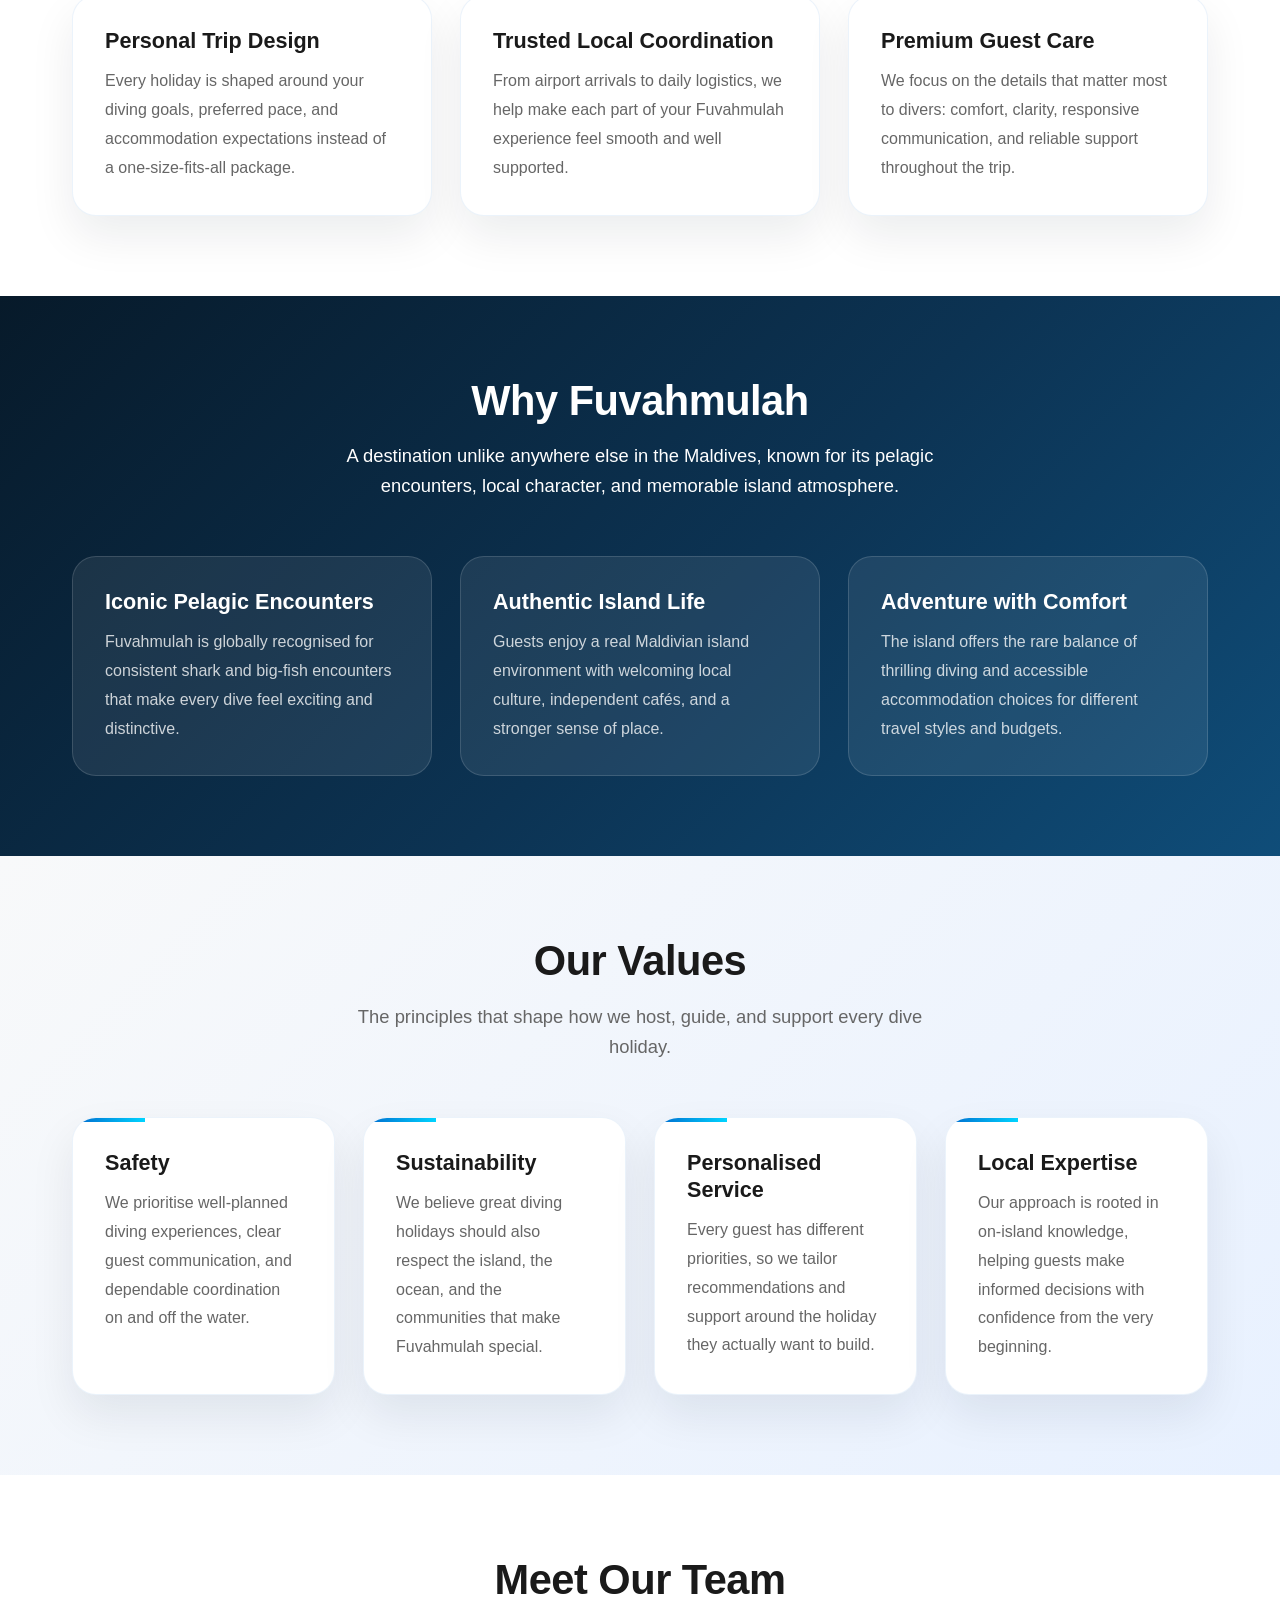
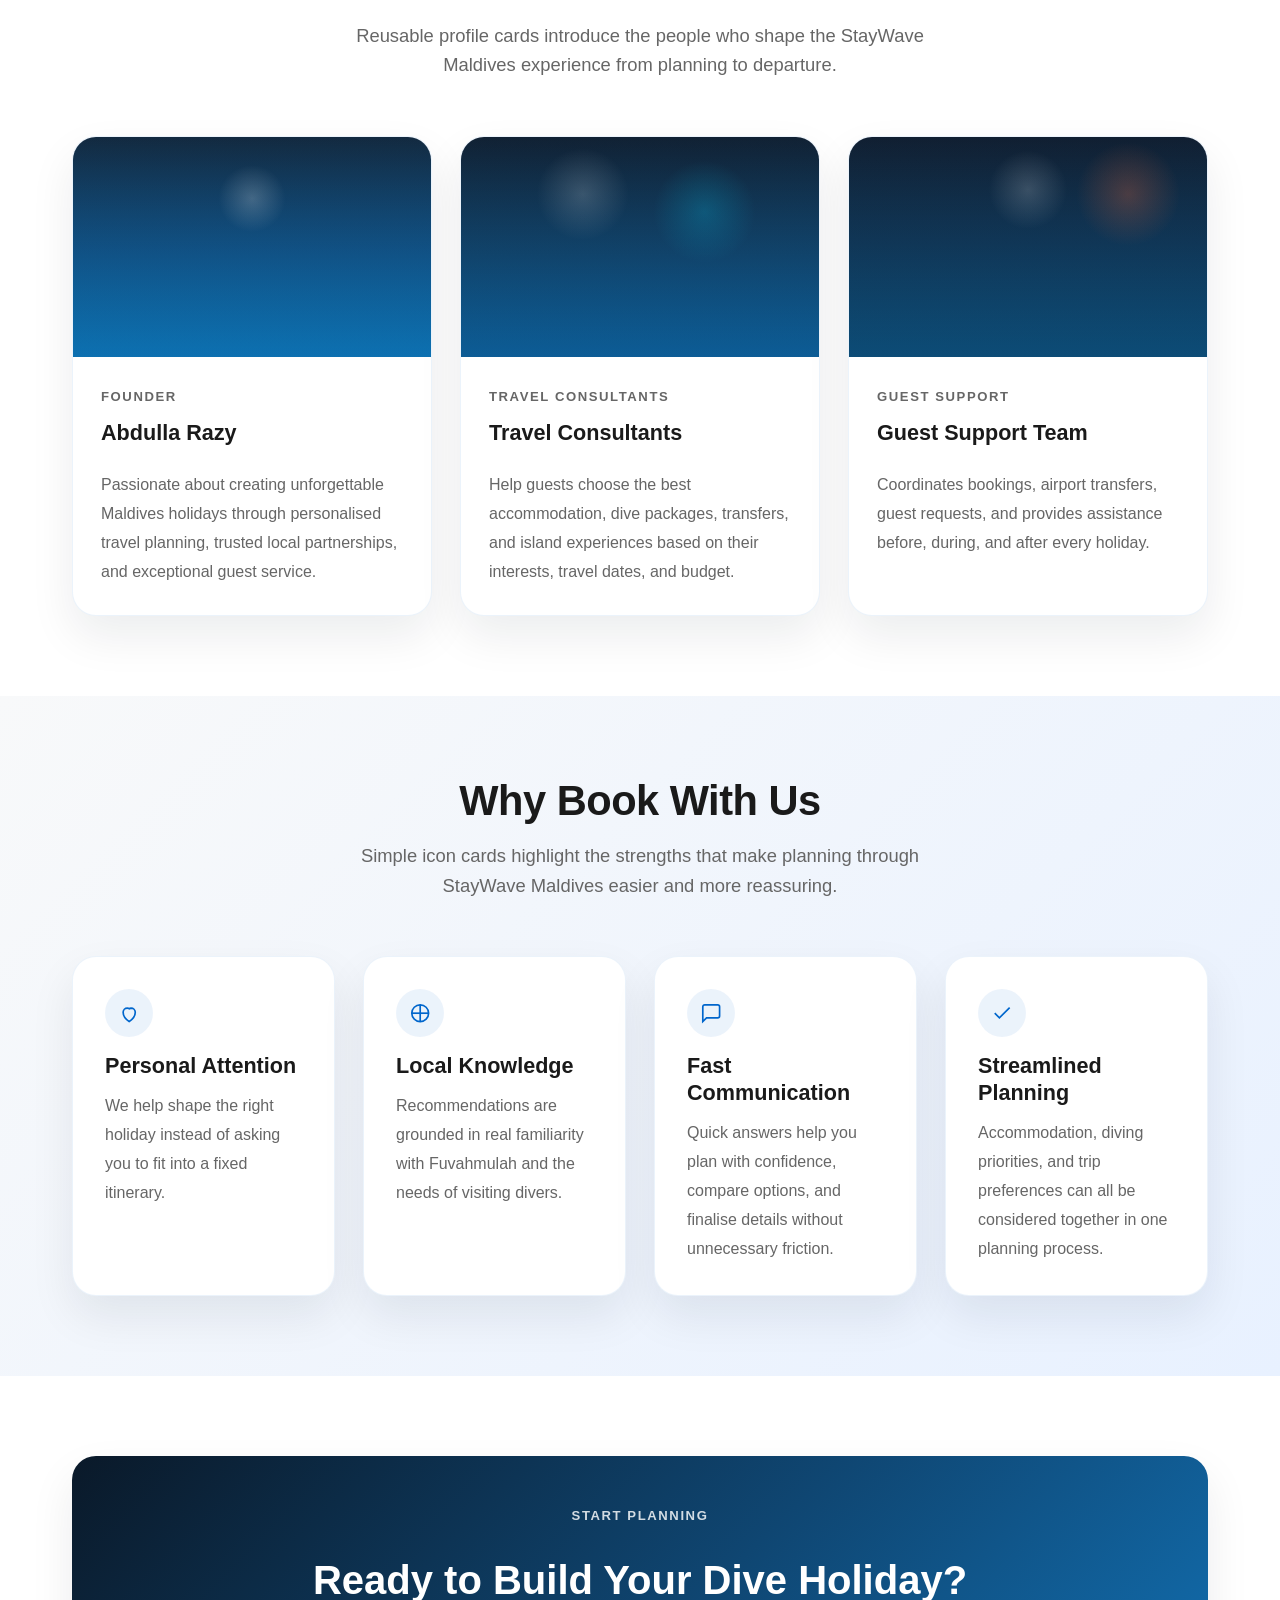
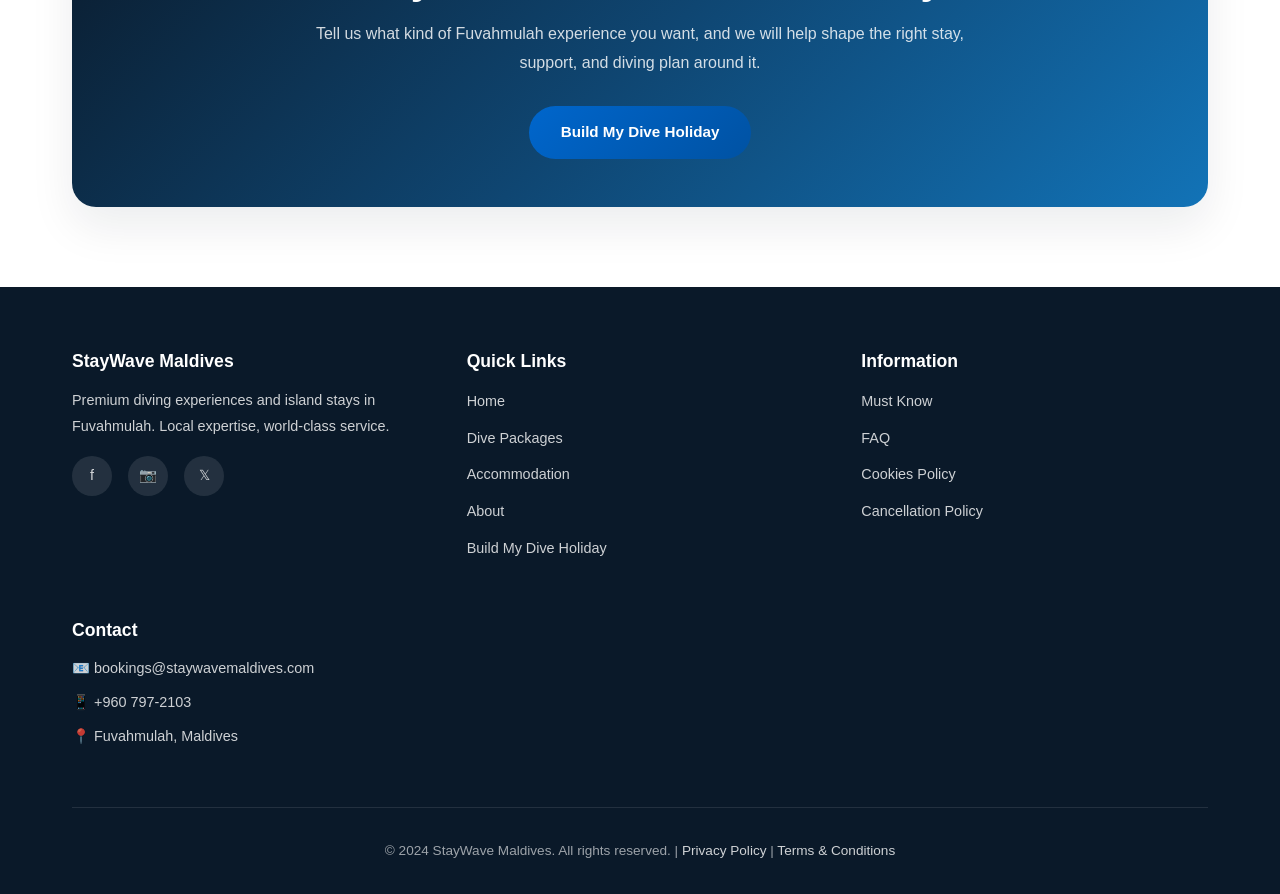
==== commit afbc9b8c: "Update Meet Our Team cards to reflect travel agency roles" ====
--- a/about.html
+++ b/about.html
@@ -168,8 +168,8 @@
                         <h2 id="our-story-heading">Our Story</h2>
                         <p>StayWave Maldives was created to make planning a Fuvahmulah dive trip feel easier, more transparent, and far more personal.</p>
                     </div>
-                    <p>We know that a great dive holiday is never just about the dives. It is about staying somewhere comfortable, understanding the island, feeling safe in the water, and having a local team that genuinely cares about every detail of your trip.</p>
-                    <p>That is why we bring together diving insight, accommodation options, island knowledge, and responsive trip planning in one place. Our goal is simple: help every guest experience Fuvahmulah with confidence, clarity, and the kind of local support that turns a holiday into a standout memory.</p>
+                    <p>We know that a great dive holiday is never just about the dives. It is about staying somewhere comfortable, understanding the island, feeling safe in the water, and having every detail handled with care.</p>
+                    <p>That is why we bring together diving insight, accommodation options, island knowledge, and responsive trip planning in one place. Our goal is simple: help every guest experience Fuvahmulah with confidence and unforgettable memories.</p>
                 </article>
                 <aside class="story-highlight" aria-label="StayWave Maldives highlights">
                     <ul class="story-points">
@@ -262,27 +262,27 @@
                 </div>
                 <div class="team-grid">
                     <article class="profile-card">
-                        <div class="profile-card-media founder-placeholder" role="img" aria-label="Image placeholder for the StayWave Maldives founder"></div>
+                        <div class="profile-card-media founder-placeholder" role="img" aria-label="Image placeholder for Abdulla Razy, founder of StayWave Maldives"></div>
                         <div class="profile-card-body">
                             <p class="profile-role">Founder</p>
-                            <h3>Founder</h3>
-                            <p>Leads the guest experience with a strong focus on clear planning, island partnerships, and personalised holiday design.</p>
+                            <h3>Abdulla Razy</h3>
+                            <p>Passionate about creating unforgettable Maldives holidays through personalised travel planning, trusted local partnerships, and exceptional guest service.</p>
                         </div>
                     </article>
                     <article class="profile-card">
-                        <div class="profile-card-media dive-guides-placeholder" role="img" aria-label="Image placeholder for the StayWave Maldives dive guides"></div>
+                        <div class="profile-card-media dive-guides-placeholder" role="img" aria-label="Image placeholder for the StayWave Maldives travel consultants"></div>
                         <div class="profile-card-body">
-                            <p class="profile-role">Dive Guides</p>
-                            <h3>Dive Guides</h3>
-                            <p>Support guests in and around the water with local dive knowledge, practical insight, and a calm, professional approach.</p>
+                            <p class="profile-role">Travel Consultants</p>
+                            <h3>Travel Consultants</h3>
+                            <p>Help guests choose the best accommodation, dive packages, transfers, and island experiences based on their interests, travel dates, and budget.</p>
                         </div>
                     </article>
                     <article class="profile-card">
-                        <div class="profile-card-media support-team-placeholder" role="img" aria-label="Image placeholder for the StayWave Maldives support team"></div>
+                        <div class="profile-card-media support-team-placeholder" role="img" aria-label="Image placeholder for the StayWave Maldives guest support team"></div>
                         <div class="profile-card-body">
-                            <p class="profile-role">Support Team</p>
-                            <h3>Support Team</h3>
-                            <p>Helps coordinate accommodation, transfers, guest requests, and the behind-the-scenes details that keep each holiday running smoothly.</p>
+                            <p class="profile-role">Guest Support</p>
+                            <h3>Guest Support Team</h3>
+                            <p>Coordinates bookings, airport transfers, guest requests, and provides assistance before, during, and after every holiday.</p>
                         </div>
                     </article>
                 </div>
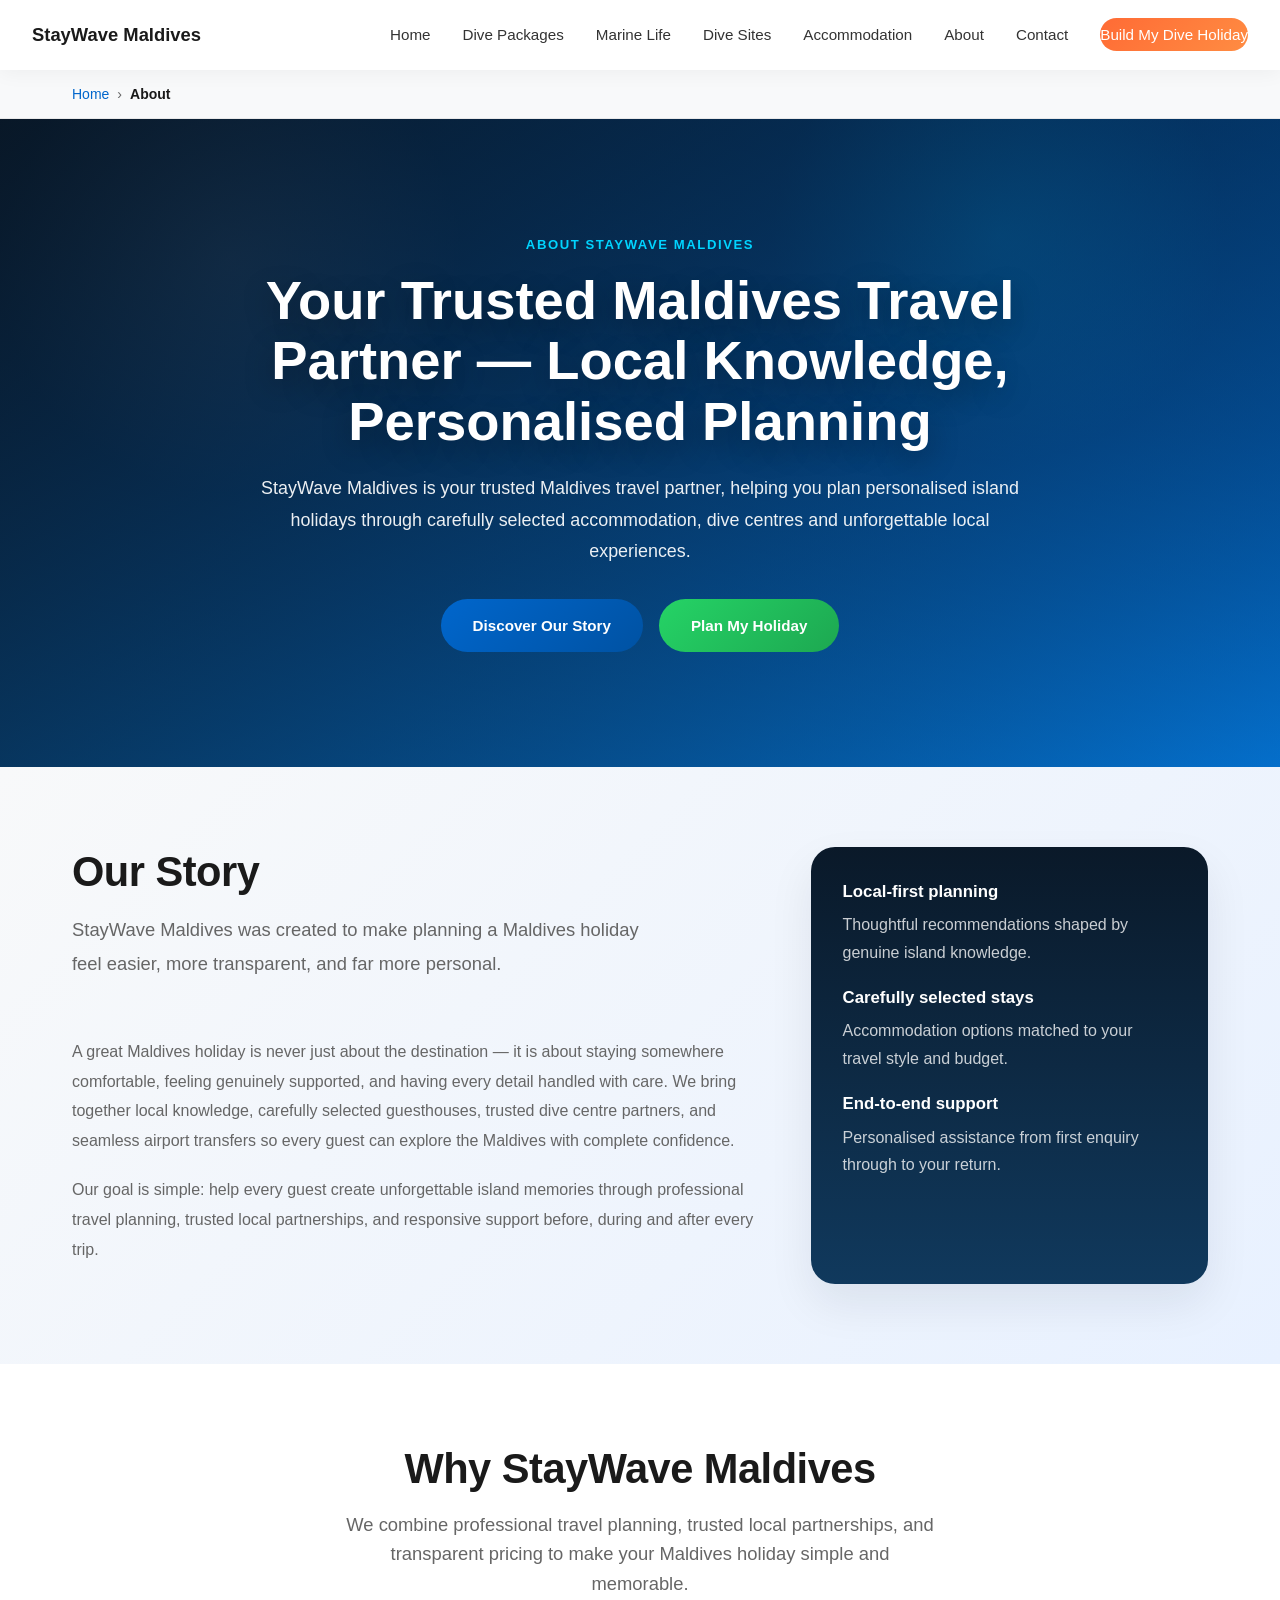
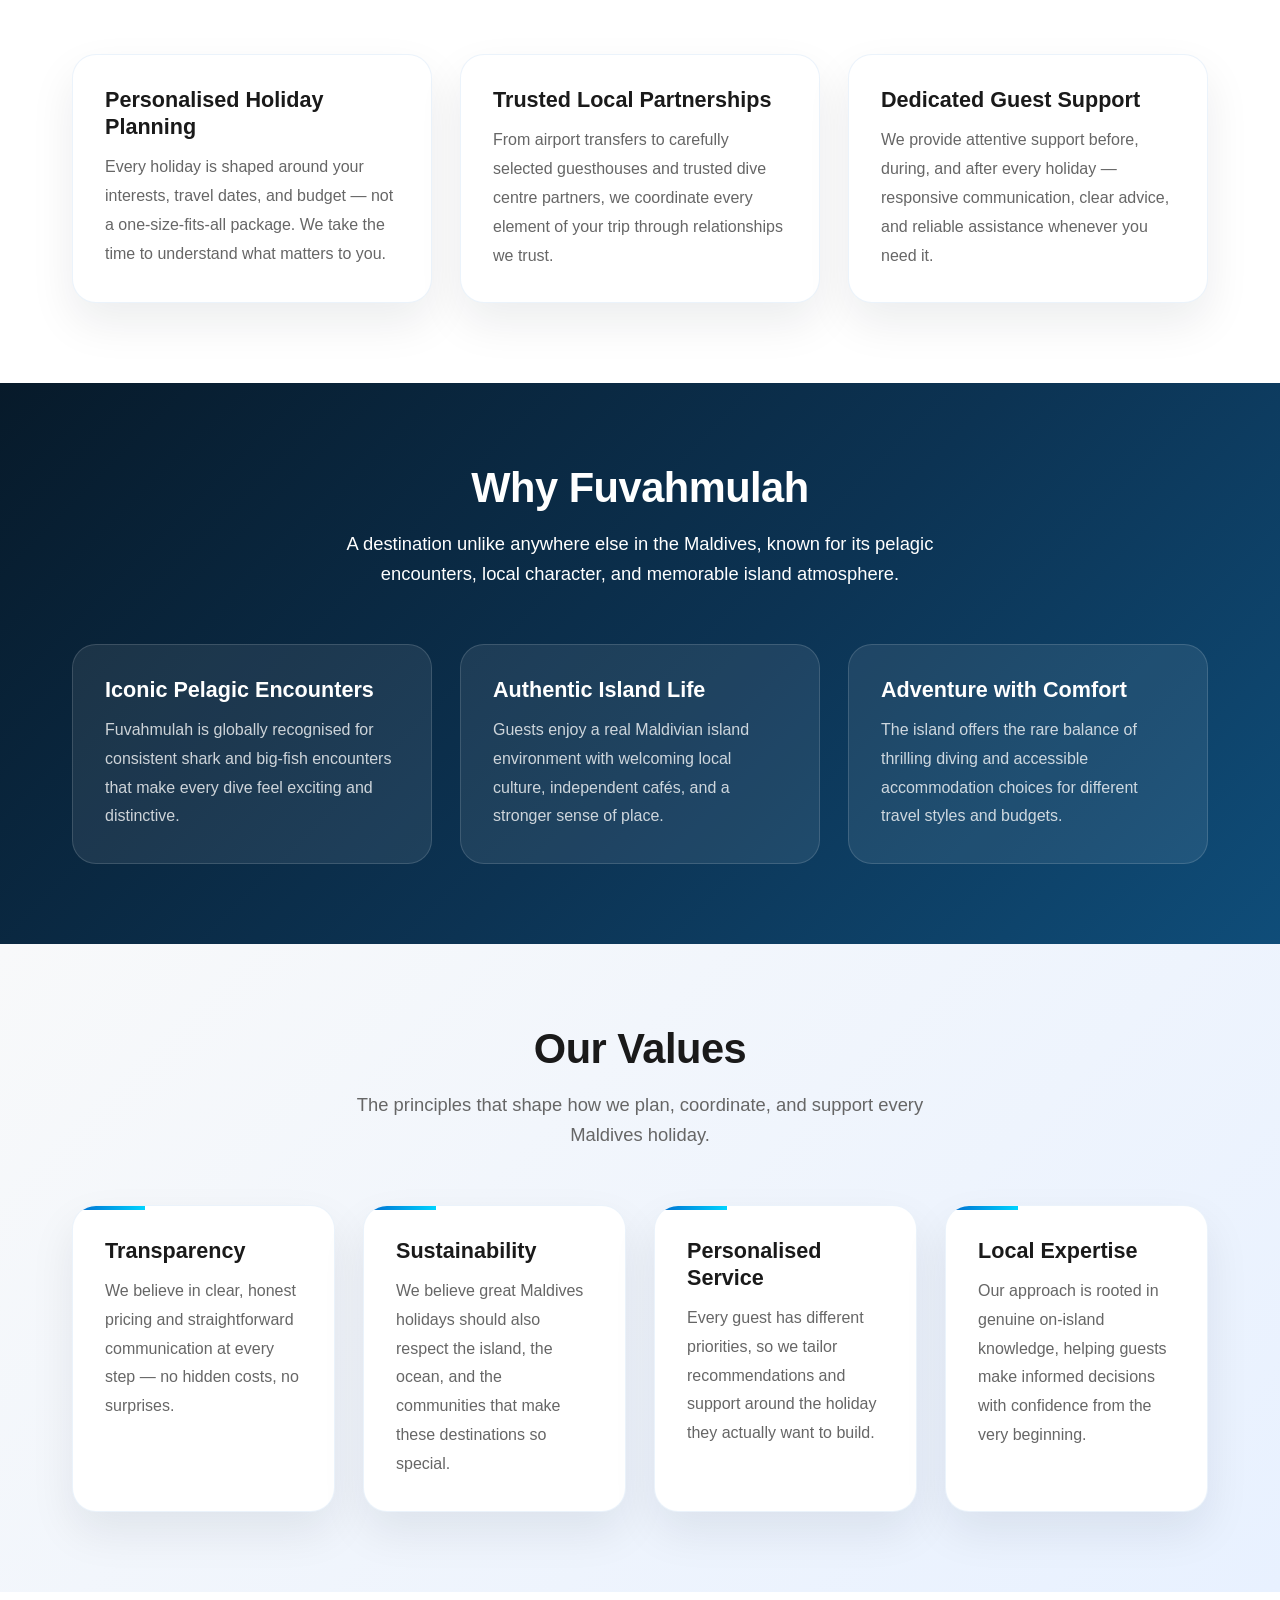
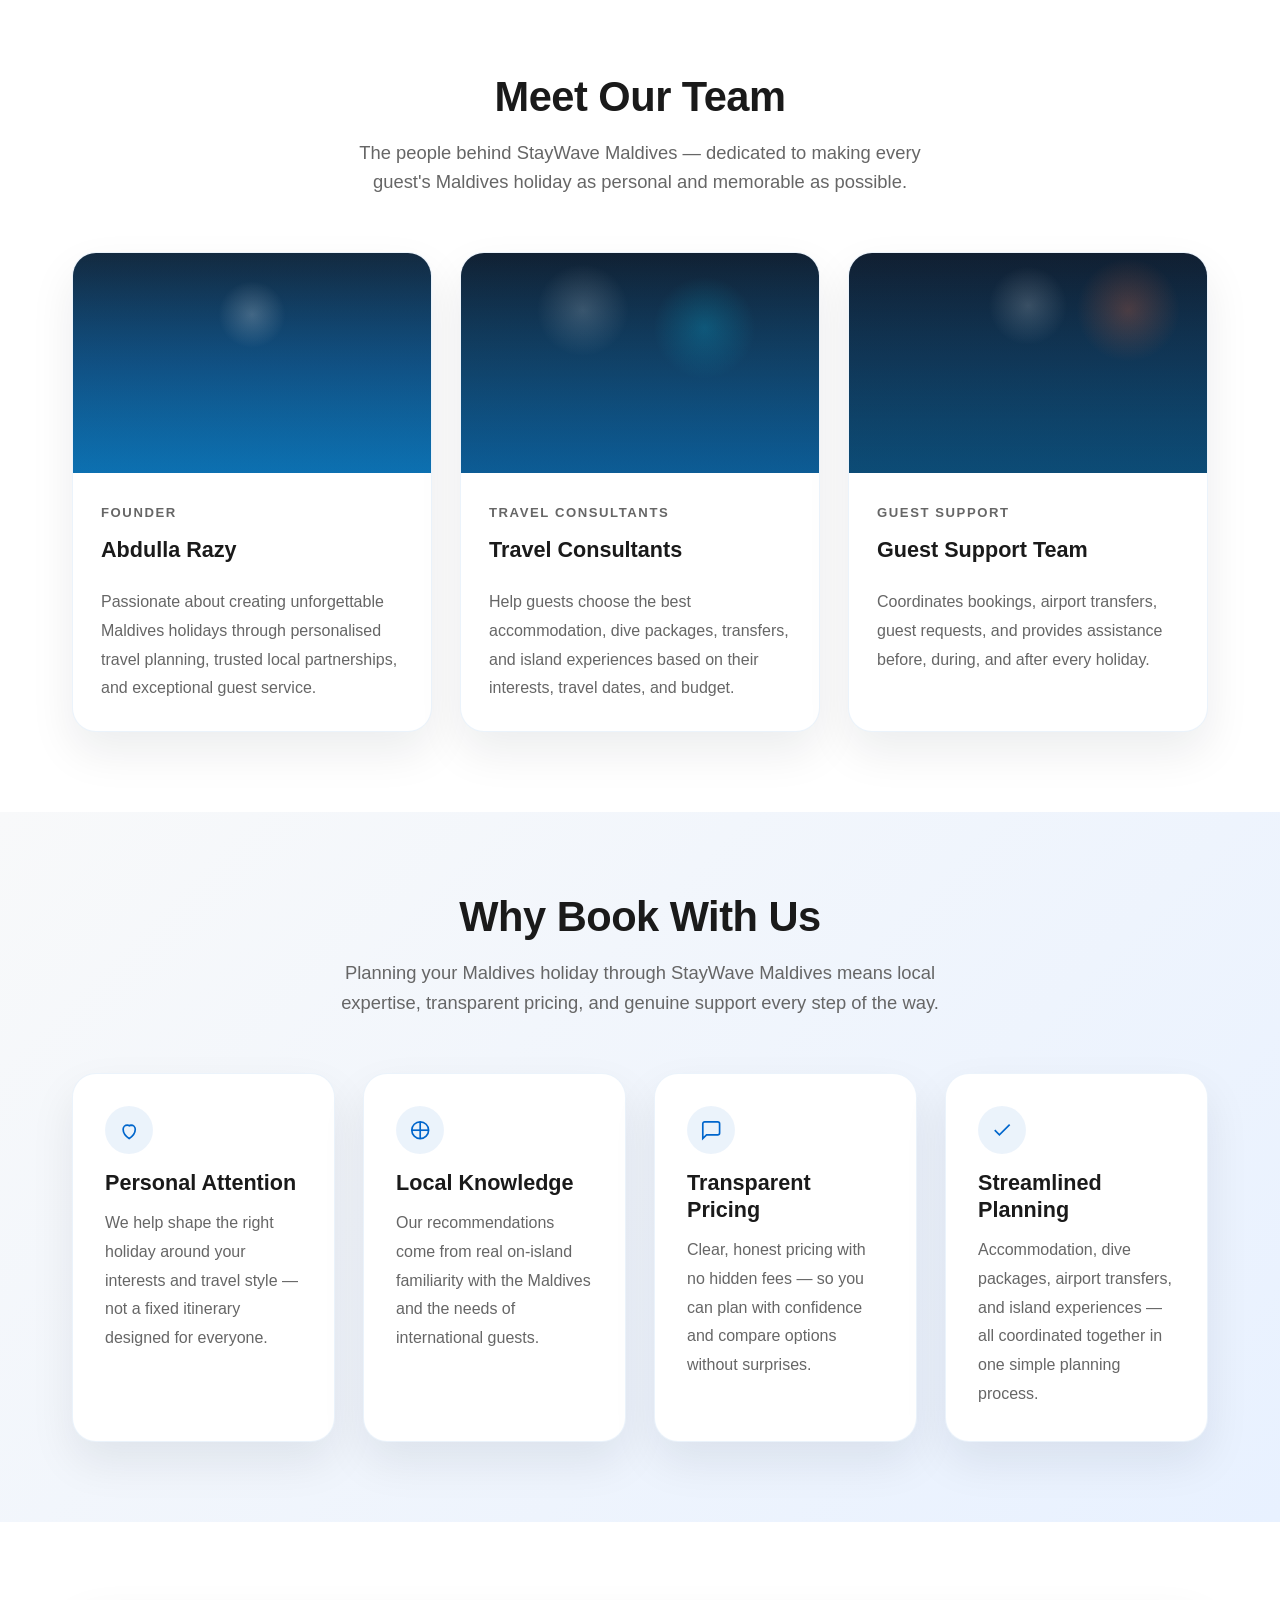
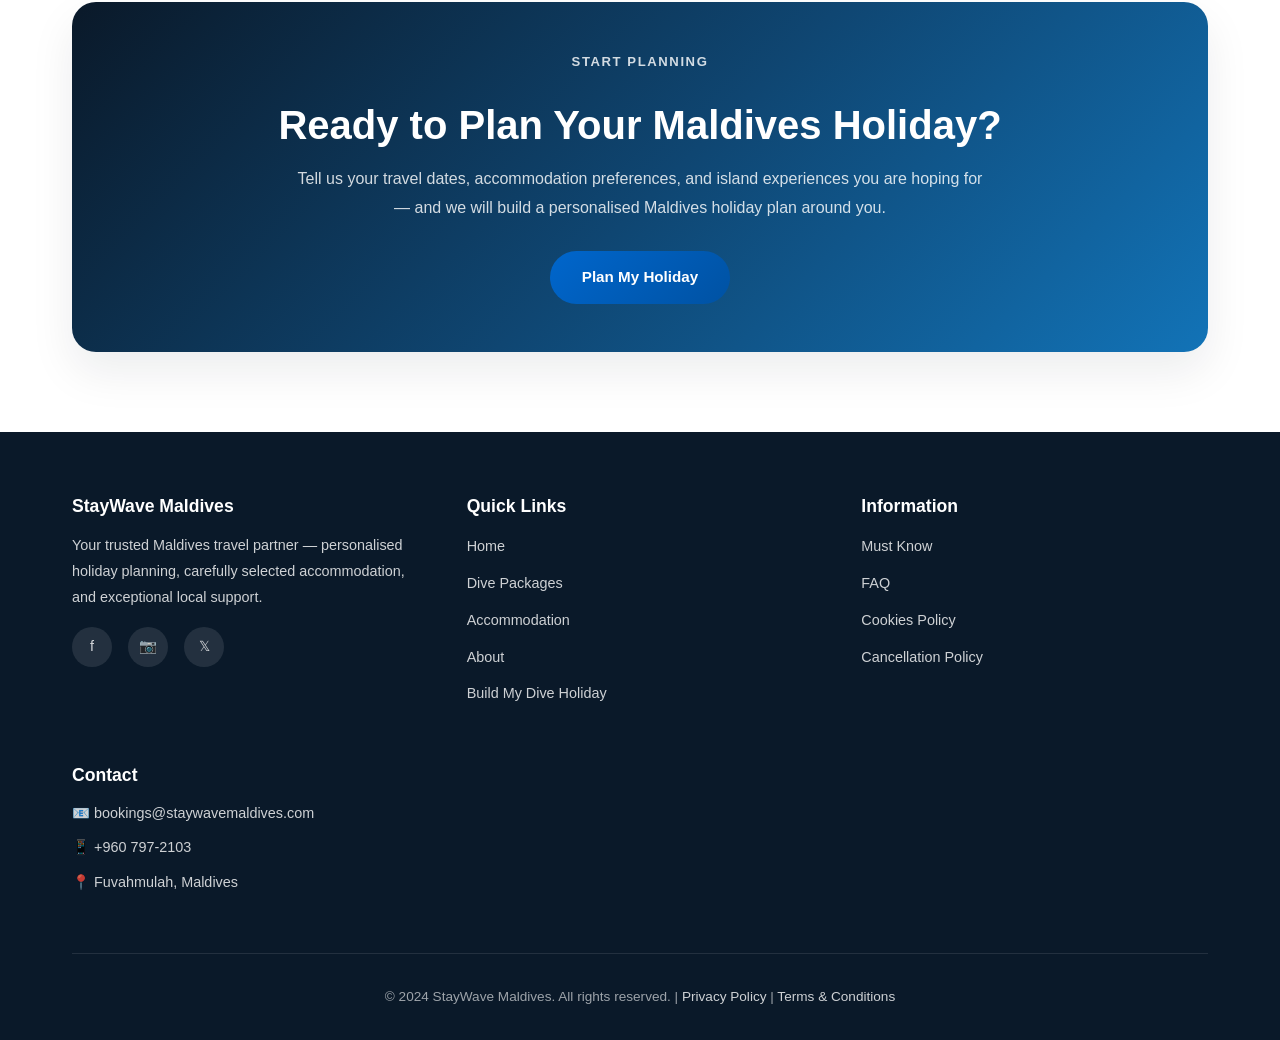
==== commit 89629acc: "docs(copy): reposition About page to reflect StayWave Maldives as a premium travel agency" ====
--- a/about.html
+++ b/about.html
@@ -4,8 +4,8 @@
     <!-- Meta Tags -->
     <meta charset="UTF-8">
     <meta name="viewport" content="width=device-width, initial-scale=1.0">
-    <meta name="description" content="Learn more about StayWave Maldives, our local story, our values, and why we create personalised diving holidays in Fuvahmulah.">
-    <meta name="keywords" content="about StayWave Maldives, Fuvahmulah diving team, Maldives dive holiday experts, local dive travel specialists">
+    <meta name="description" content="Learn more about StayWave Maldives, your trusted Maldives travel agency and personalised holiday planner — local expertise, carefully selected accommodation, and exceptional guest support.">
+    <meta name="keywords" content="about StayWave Maldives, Maldives travel agency, personalised Maldives holiday planner, Fuvahmulah travel experts, Maldives holiday planning, trusted local travel partner">
     <meta name="author" content="StayWave Maldives">
     <meta name="robots" content="index, follow">
     <meta name="language" content="English">
@@ -16,8 +16,8 @@
     <!-- Open Graph Tags -->
     <meta property="og:type" content="website">
     <meta property="og:url" content="https://staywavemaldives.com/about.html">
-    <meta property="og:title" content="About StayWave Maldives | Dive Holidays in Fuvahmulah">
-    <meta property="og:description" content="Discover the story, values, and local expertise behind StayWave Maldives and see why divers choose us for personalised Fuvahmulah holidays.">
+    <meta property="og:title" content="About StayWave Maldives | Maldives Travel Agency &amp; Holiday Planner">
+    <meta property="og:description" content="Discover the story, values, and local expertise behind StayWave Maldives — your trusted Maldives travel agency for personalised island holidays.">
     <meta property="og:image" content="https://staywavemaldives.com/assets/images/og-image.jpg">
     <meta property="og:image:width" content="1200">
     <meta property="og:image:height" content="630">
@@ -28,8 +28,8 @@
     <!-- Twitter Card Tags -->
     <meta name="twitter:card" content="summary_large_image">
     <meta name="twitter:url" content="https://staywavemaldives.com/about.html">
-    <meta name="twitter:title" content="About StayWave Maldives | Dive Holidays in Fuvahmulah">
-    <meta name="twitter:description" content="Meet the team behind StayWave Maldives and learn what makes our Fuvahmulah dive holidays personal, local, and thoughtfully planned.">
+    <meta name="twitter:title" content="About StayWave Maldives | Maldives Travel Agency &amp; Holiday Planner">
+    <meta name="twitter:description" content="Meet the team behind StayWave Maldives and learn what makes our personalised Maldives holiday planning trusted, local, and thoughtfully crafted.">
     <meta name="twitter:image" content="https://staywavemaldives.com/assets/images/twitter-image.jpg">
     <meta name="twitter:creator" content="@staywavemaldives">
 
@@ -43,7 +43,7 @@
     <!-- Theme Color -->
     <meta name="theme-color" content="#0066cc">
 
-    <title>About StayWave Maldives | Dive Holidays in Fuvahmulah</title>
+    <title>About StayWave Maldives | Maldives Travel Agency &amp; Holiday Planner</title>
 
     <script type="application/ld+json">
     {
@@ -51,7 +51,7 @@
         "@type": "AboutPage",
         "name": "About StayWave Maldives",
         "url": "https://staywavemaldives.com/about.html",
-        "description": "Learn more about the story, values, and local team behind StayWave Maldives in Fuvahmulah.",
+        "description": "Learn more about the story, values, and local team behind StayWave Maldives — your trusted Maldives travel agency and personalised holiday planner.",
         "isPartOf": {
             "@type": "WebSite",
             "name": "StayWave Maldives",
@@ -78,7 +78,7 @@
             "@type": "TravelAgency",
             "name": "StayWave Maldives",
             "url": "https://staywavemaldives.com",
-            "description": "Personalised diving holidays and island stays in Fuvahmulah with local expertise and thoughtful service.",
+            "description": "Personalised Maldives holiday planning with local expertise, carefully selected accommodation, trusted dive centre partners, and exceptional guest support.",
             "telephone": "+960-797-2103",
             "email": "bookings@staywavemaldives.com",
             "address": {
@@ -147,15 +147,15 @@
     </nav>
 
     <header class="page-hero" role="banner">
-        <div class="page-hero-background" role="img" aria-label="Abstract ocean-inspired banner representing a dive holiday in Fuvahmulah"></div>
+        <div class="page-hero-background" role="img" aria-label="Scenic Maldives island backdrop representing StayWave Maldives as a trusted travel agency"></div>
         <div class="page-hero-overlay" aria-hidden="true"></div>
         <div class="page-hero-content">
             <p class="page-hero-label">About StayWave Maldives</p>
-            <h1 class="page-hero-title">Built on Local Knowledge, Personal Service, and a Love for Fuvahmulah</h1>
-            <p class="page-hero-subtitle">We design dive holidays that combine world-class underwater encounters with thoughtful island stays, trusted local guidance, and a genuinely personal planning experience.</p>
+            <h1 class="page-hero-title">Your Trusted Maldives Travel Partner — Local Knowledge, Personalised Planning</h1>
+            <p class="page-hero-subtitle">StayWave Maldives is your trusted Maldives travel partner, helping you plan personalised island holidays through carefully selected accommodation, dive centres and unforgettable local experiences.</p>
             <div class="page-hero-buttons">
                 <a href="#our-story" class="btn btn-primary">Discover Our Story</a>
-                <a href="build-my-dive-holiday.html" class="btn btn-secondary">Build My Dive Holiday</a>
+                <a href="build-my-dive-holiday.html" class="btn btn-secondary">Plan My Holiday</a>
             </div>
         </div>
     </header>
@@ -166,16 +166,16 @@
                 <article class="story-copy">
                     <div class="section-header section-header-left">
                         <h2 id="our-story-heading">Our Story</h2>
-                        <p>StayWave Maldives was created to make planning a Fuvahmulah dive trip feel easier, more transparent, and far more personal.</p>
+                        <p>StayWave Maldives was created to make planning a Maldives holiday feel easier, more transparent, and far more personal.</p>
                     </div>
-                    <p>We know that a great dive holiday is never just about the dives. It is about staying somewhere comfortable, understanding the island, feeling safe in the water, and having every detail handled with care.</p>
-                    <p>That is why we bring together diving insight, accommodation options, island knowledge, and responsive trip planning in one place. Our goal is simple: help every guest experience Fuvahmulah with confidence and unforgettable memories.</p>
+                    <p>A great Maldives holiday is never just about the destination — it is about staying somewhere comfortable, feeling genuinely supported, and having every detail handled with care. We bring together local knowledge, carefully selected guesthouses, trusted dive centre partners, and seamless airport transfers so every guest can explore the Maldives with complete confidence.</p>
+                    <p>Our goal is simple: help every guest create unforgettable island memories through professional travel planning, trusted local partnerships, and responsive support before, during and after every trip.</p>
                 </article>
                 <aside class="story-highlight" aria-label="StayWave Maldives highlights">
                     <ul class="story-points">
-                        <li><strong>Local-first planning</strong><span>Thoughtful recommendations shaped by island knowledge.</span></li>
-                        <li><strong>Diver-focused stays</strong><span>Accommodation options that work around your holiday style.</span></li>
-                        <li><strong>Clear communication</strong><span>Fast, personalised support from enquiry to arrival.</span></li>
+                        <li><strong>Local-first planning</strong><span>Thoughtful recommendations shaped by genuine island knowledge.</span></li>
+                        <li><strong>Carefully selected stays</strong><span>Accommodation options matched to your travel style and budget.</span></li>
+                        <li><strong>End-to-end support</strong><span>Personalised assistance from first enquiry through to your return.</span></li>
                     </ul>
                 </aside>
             </div>
@@ -185,20 +185,20 @@
             <div class="container">
                 <div class="section-header">
                     <h2 id="why-staywave-heading">Why StayWave Maldives</h2>
-                    <p>We combine practical holiday planning with premium service and an authentic local connection to the island.</p>
+                    <p>We combine professional travel planning, trusted local partnerships, and transparent pricing to make your Maldives holiday simple and memorable.</p>
                 </div>
                 <div class="info-grid">
                     <article class="info-card">
-                        <h3>Personal Trip Design</h3>
-                        <p>Every holiday is shaped around your diving goals, preferred pace, and accommodation expectations instead of a one-size-fits-all package.</p>
+                        <h3>Personalised Holiday Planning</h3>
+                        <p>Every holiday is shaped around your interests, travel dates, and budget — not a one-size-fits-all package. We take the time to understand what matters to you.</p>
                     </article>
                     <article class="info-card">
-                        <h3>Trusted Local Coordination</h3>
-                        <p>From airport arrivals to daily logistics, we help make each part of your Fuvahmulah experience feel smooth and well supported.</p>
+                        <h3>Trusted Local Partnerships</h3>
+                        <p>From airport transfers to carefully selected guesthouses and trusted dive centre partners, we coordinate every element of your trip through relationships we trust.</p>
                     </article>
                     <article class="info-card">
-                        <h3>Premium Guest Care</h3>
-                        <p>We focus on the details that matter most to divers: comfort, clarity, responsive communication, and reliable support throughout the trip.</p>
+                        <h3>Dedicated Guest Support</h3>
+                        <p>We provide attentive support before, during, and after every holiday — responsive communication, clear advice, and reliable assistance whenever you need it.</p>
                     </article>
                 </div>
             </div>
@@ -231,16 +231,16 @@
             <div class="container">
                 <div class="section-header">
                     <h2 id="our-values-heading">Our Values</h2>
-                    <p>The principles that shape how we host, guide, and support every dive holiday.</p>
+                    <p>The principles that shape how we plan, coordinate, and support every Maldives holiday.</p>
                 </div>
                 <div class="values-grid">
                     <article class="value-card">
-                        <h3>Safety</h3>
-                        <p>We prioritise well-planned diving experiences, clear guest communication, and dependable coordination on and off the water.</p>
+                        <h3>Transparency</h3>
+                        <p>We believe in clear, honest pricing and straightforward communication at every step — no hidden costs, no surprises.</p>
                     </article>
                     <article class="value-card">
                         <h3>Sustainability</h3>
-                        <p>We believe great diving holidays should also respect the island, the ocean, and the communities that make Fuvahmulah special.</p>
+                        <p>We believe great Maldives holidays should also respect the island, the ocean, and the communities that make these destinations so special.</p>
                     </article>
                     <article class="value-card">
                         <h3>Personalised Service</h3>
@@ -248,7 +248,7 @@
                     </article>
                     <article class="value-card">
                         <h3>Local Expertise</h3>
-                        <p>Our approach is rooted in on-island knowledge, helping guests make informed decisions with confidence from the very beginning.</p>
+                        <p>Our approach is rooted in genuine on-island knowledge, helping guests make informed decisions with confidence from the very beginning.</p>
                     </article>
                 </div>
             </div>
@@ -258,7 +258,7 @@
             <div class="container">
                 <div class="section-header">
                     <h2 id="team-heading">Meet Our Team</h2>
-                    <p>Reusable profile cards introduce the people who shape the StayWave Maldives experience from planning to departure.</p>
+                    <p>The people behind StayWave Maldives — dedicated to making every guest's Maldives holiday as personal and memorable as possible.</p>
                 </div>
                 <div class="team-grid">
                     <article class="profile-card">
@@ -293,7 +293,7 @@
             <div class="container">
                 <div class="section-header">
                     <h2 id="book-with-us-heading">Why Book With Us</h2>
-                    <p>Simple icon cards highlight the strengths that make planning through StayWave Maldives easier and more reassuring.</p>
+                    <p>Planning your Maldives holiday through StayWave Maldives means local expertise, transparent pricing, and genuine support every step of the way.</p>
                 </div>
                 <div class="booking-grid">
                     <article class="booking-card">
@@ -303,7 +303,7 @@
                             </svg>
                         </div>
                         <h3>Personal Attention</h3>
-                        <p>We help shape the right holiday instead of asking you to fit into a fixed itinerary.</p>
+                        <p>We help shape the right holiday around your interests and travel style — not a fixed itinerary designed for everyone.</p>
                     </article>
                     <article class="booking-card">
                         <div class="booking-icon" aria-hidden="true">
@@ -314,7 +314,7 @@
                             </svg>
                         </div>
                         <h3>Local Knowledge</h3>
-                        <p>Recommendations are grounded in real familiarity with Fuvahmulah and the needs of visiting divers.</p>
+                        <p>Our recommendations come from real on-island familiarity with the Maldives and the needs of international guests.</p>
                     </article>
                     <article class="booking-card">
                         <div class="booking-icon" aria-hidden="true">
@@ -322,8 +322,8 @@
                                 <path d="M21 15a2 2 0 0 1-2 2H7l-4 4V5a2 2 0 0 1 2-2h14a2 2 0 0 1 2 2z"></path>
                             </svg>
                         </div>
-                        <h3>Fast Communication</h3>
-                        <p>Quick answers help you plan with confidence, compare options, and finalise details without unnecessary friction.</p>
+                        <h3>Transparent Pricing</h3>
+                        <p>Clear, honest pricing with no hidden fees — so you can plan with confidence and compare options without surprises.</p>
                     </article>
                     <article class="booking-card">
                         <div class="booking-icon" aria-hidden="true">
@@ -332,7 +332,7 @@
                             </svg>
                         </div>
                         <h3>Streamlined Planning</h3>
-                        <p>Accommodation, diving priorities, and trip preferences can all be considered together in one planning process.</p>
+                        <p>Accommodation, dive packages, airport transfers, and island experiences — all coordinated together in one simple planning process.</p>
                     </article>
                 </div>
             </div>
@@ -342,9 +342,9 @@
             <div class="container">
                 <div class="cta-panel">
                     <p class="cta-kicker">Start planning</p>
-                    <h2 id="cta-heading">Ready to Build Your Dive Holiday?</h2>
-                    <p>Tell us what kind of Fuvahmulah experience you want, and we will help shape the right stay, support, and diving plan around it.</p>
-                    <a href="build-my-dive-holiday.html" class="btn btn-primary">Build My Dive Holiday</a>
+                    <h2 id="cta-heading">Ready to Plan Your Maldives Holiday?</h2>
+                    <p>Tell us your travel dates, accommodation preferences, and island experiences you are hoping for — and we will build a personalised Maldives holiday plan around you.</p>
+                    <a href="build-my-dive-holiday.html" class="btn btn-primary">Plan My Holiday</a>
                 </div>
             </div>
         </section>
@@ -355,7 +355,7 @@
             <div class="footer-grid">
                 <div class="footer-section">
                     <h4>StayWave Maldives</h4>
-                    <p>Premium diving experiences and island stays in Fuvahmulah. Local expertise, world-class service.</p>
+                    <p>Your trusted Maldives travel partner — personalised holiday planning, carefully selected accommodation, and exceptional local support.</p>
                     <div class="social-links">
                         <a href="https://www.facebook.com/staywavemaldives" aria-label="StayWave Maldives on Facebook" title="Facebook" target="_blank" rel="noopener noreferrer">f</a>
                         <a href="https://www.instagram.com/staywavemaldives" aria-label="StayWave Maldives on Instagram" title="Instagram" target="_blank" rel="noopener noreferrer">📷</a>
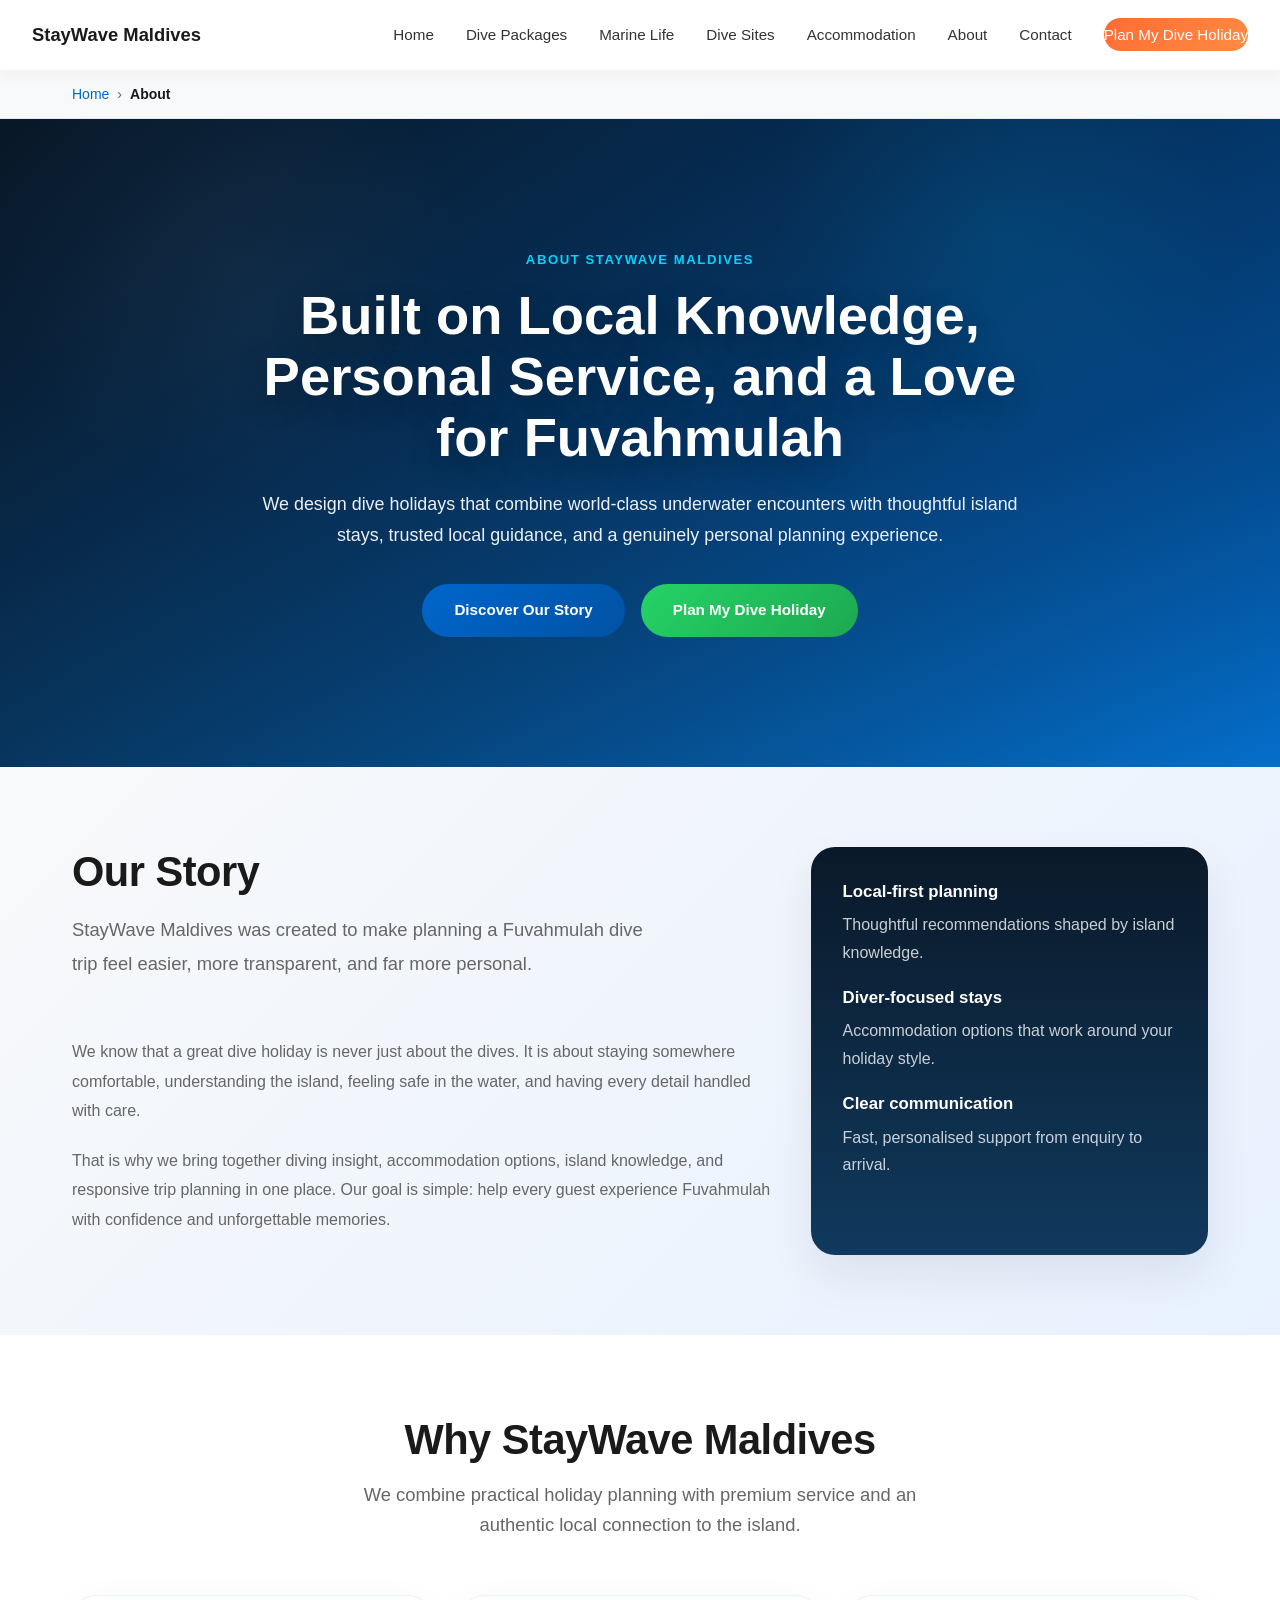
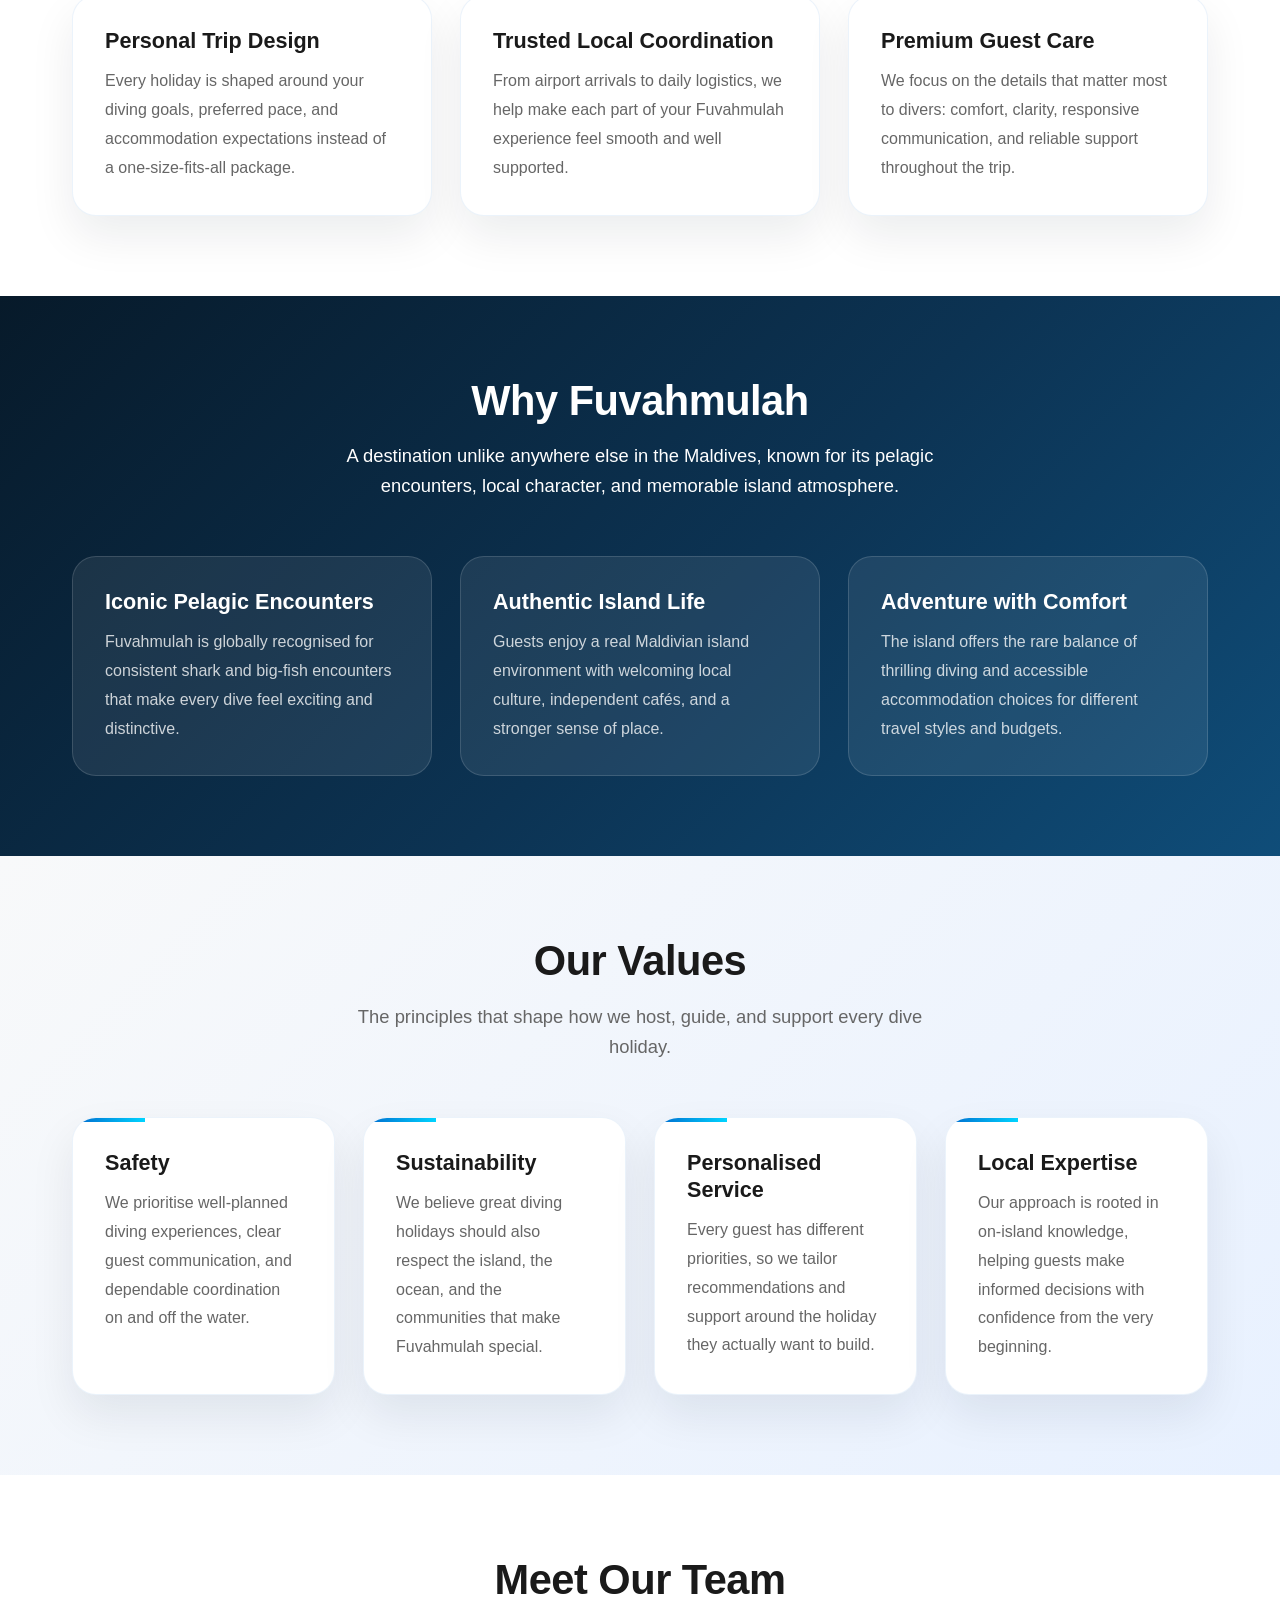
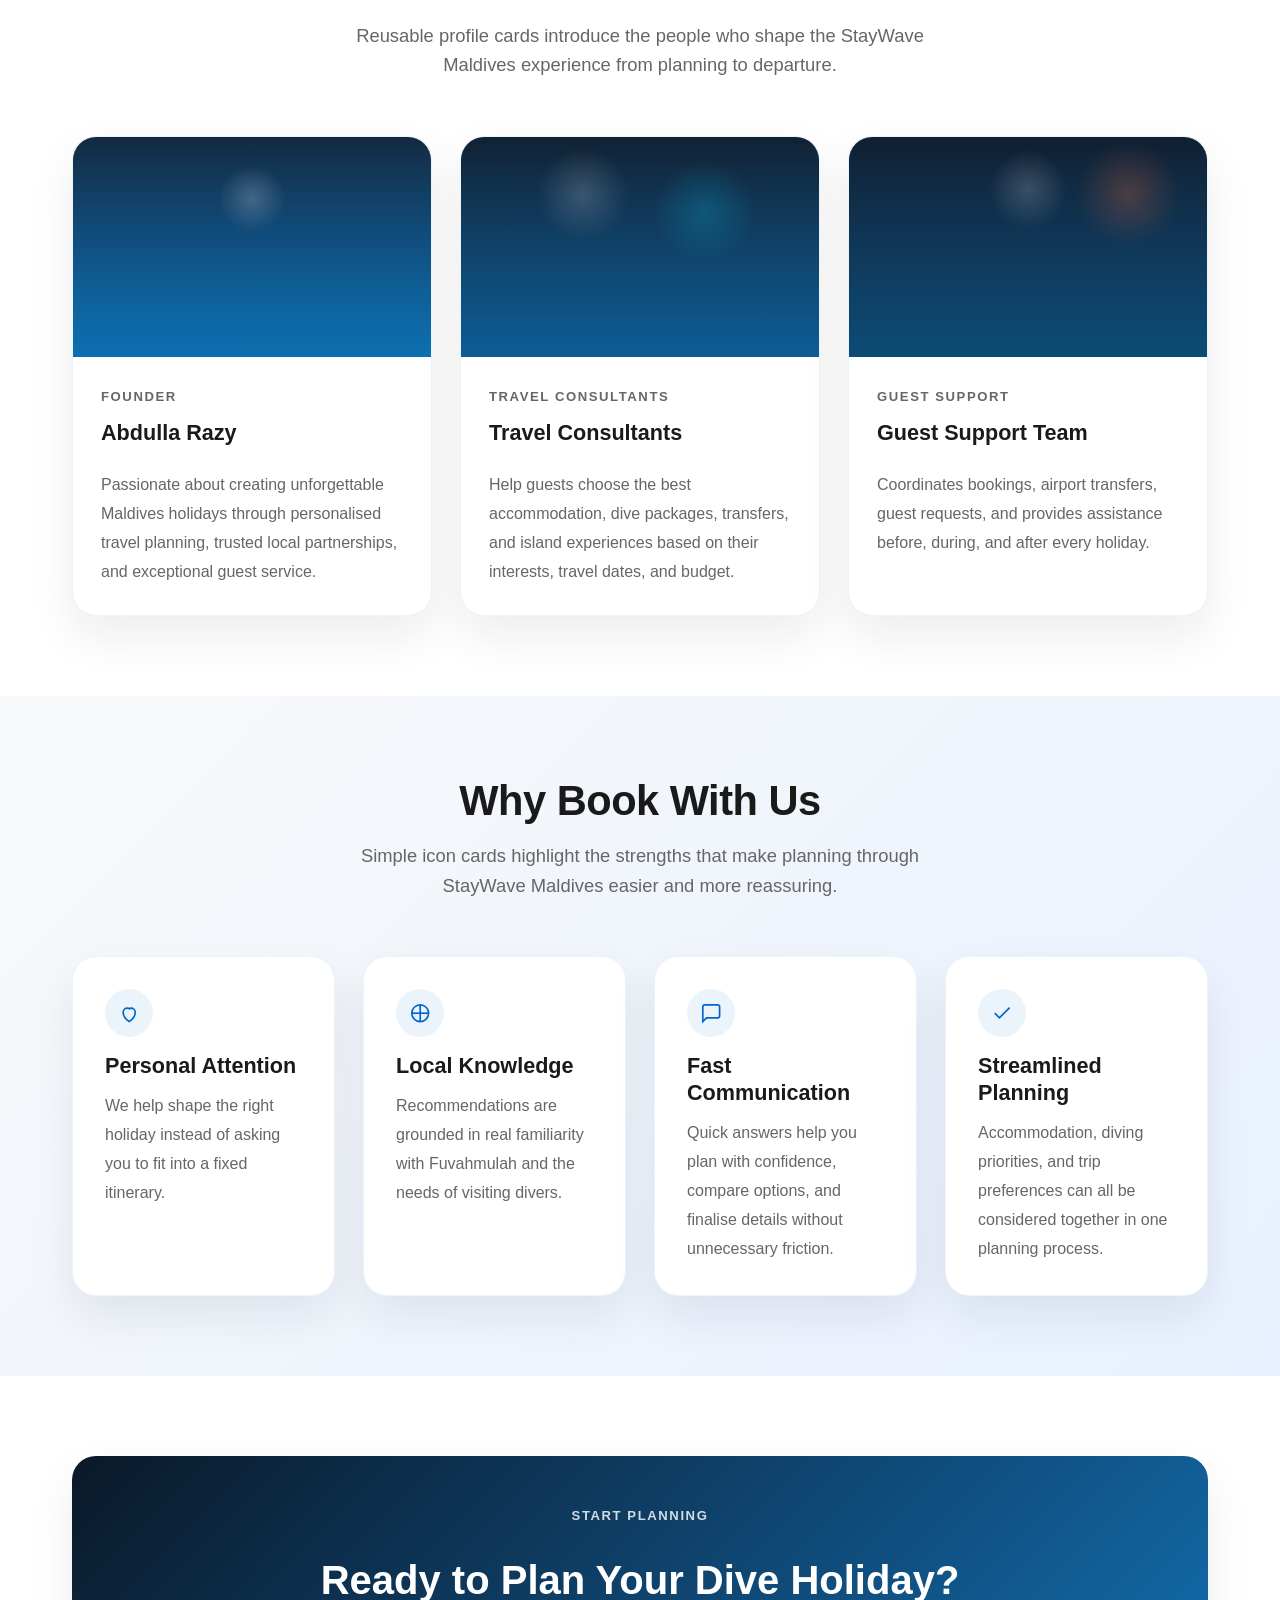
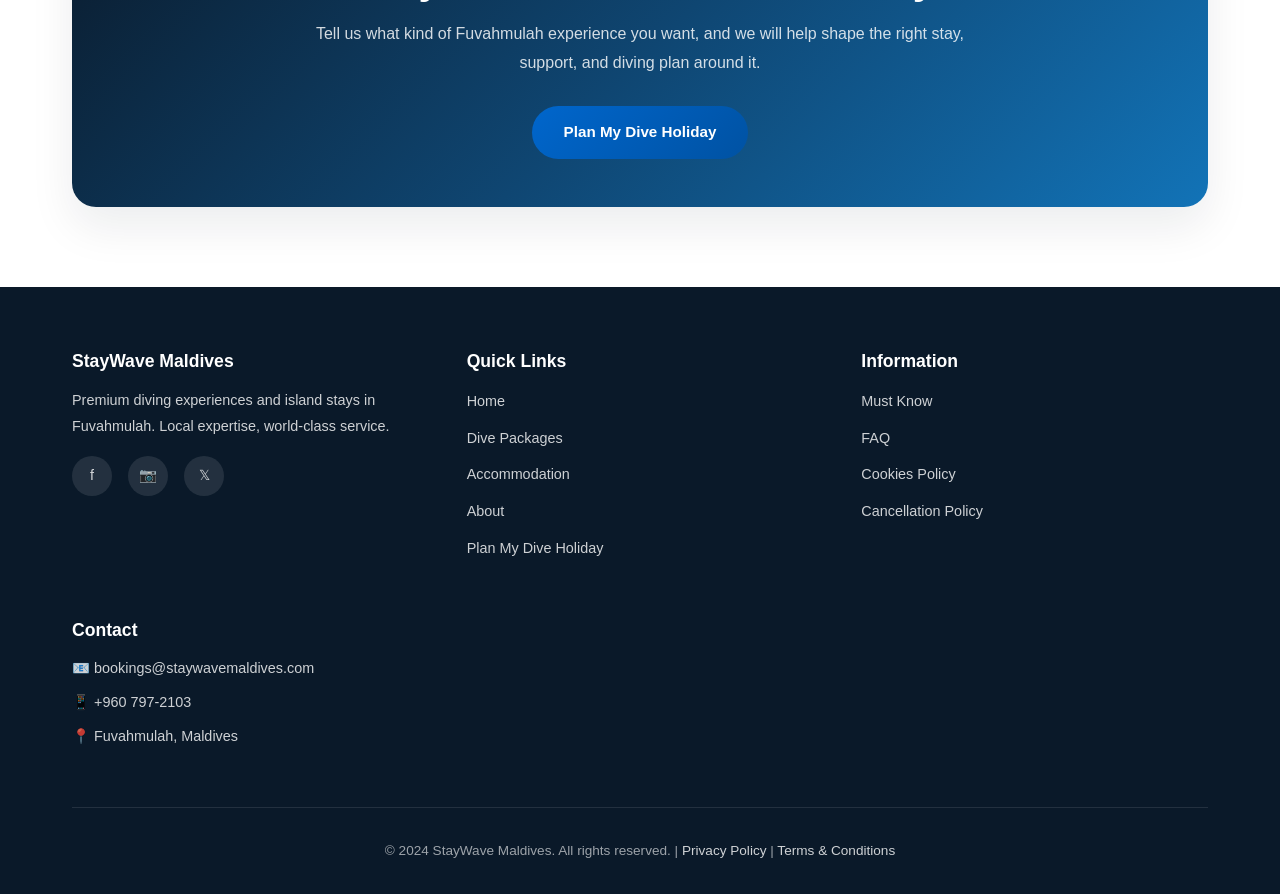
==== commit a73f411c: "Clean up site navigation and package content" ====
--- a/about.html
+++ b/about.html
@@ -4,8 +4,8 @@
     <!-- Meta Tags -->
     <meta charset="UTF-8">
     <meta name="viewport" content="width=device-width, initial-scale=1.0">
-    <meta name="description" content="Learn more about StayWave Maldives, your trusted Maldives travel agency and personalised holiday planner — local expertise, carefully selected accommodation, and exceptional guest support.">
-    <meta name="keywords" content="about StayWave Maldives, Maldives travel agency, personalised Maldives holiday planner, Fuvahmulah travel experts, Maldives holiday planning, trusted local travel partner">
+    <meta name="description" content="Learn more about StayWave Maldives, our local story, our values, and why we create personalised diving holidays in Fuvahmulah.">
+    <meta name="keywords" content="about StayWave Maldives, Fuvahmulah diving team, Maldives dive holiday experts, local dive travel specialists">
     <meta name="author" content="StayWave Maldives">
     <meta name="robots" content="index, follow">
     <meta name="language" content="English">
@@ -16,8 +16,8 @@
     <!-- Open Graph Tags -->
     <meta property="og:type" content="website">
     <meta property="og:url" content="https://staywavemaldives.com/about.html">
-    <meta property="og:title" content="About StayWave Maldives | Maldives Travel Agency &amp; Holiday Planner">
-    <meta property="og:description" content="Discover the story, values, and local expertise behind StayWave Maldives — your trusted Maldives travel agency for personalised island holidays.">
+    <meta property="og:title" content="About StayWave Maldives | Dive Holidays in Fuvahmulah">
+    <meta property="og:description" content="Discover the story, values, and local expertise behind StayWave Maldives and see why divers choose us for personalised Fuvahmulah holidays.">
     <meta property="og:image" content="https://staywavemaldives.com/assets/images/og-image.jpg">
     <meta property="og:image:width" content="1200">
     <meta property="og:image:height" content="630">
@@ -28,22 +28,17 @@
     <!-- Twitter Card Tags -->
     <meta name="twitter:card" content="summary_large_image">
     <meta name="twitter:url" content="https://staywavemaldives.com/about.html">
-    <meta name="twitter:title" content="About StayWave Maldives | Maldives Travel Agency &amp; Holiday Planner">
-    <meta name="twitter:description" content="Meet the team behind StayWave Maldives and learn what makes our personalised Maldives holiday planning trusted, local, and thoughtfully crafted.">
+    <meta name="twitter:title" content="About StayWave Maldives | Dive Holidays in Fuvahmulah">
+    <meta name="twitter:description" content="Meet the team behind StayWave Maldives and learn what makes our Fuvahmulah dive holidays personal, local, and thoughtfully planned.">
     <meta name="twitter:image" content="https://staywavemaldives.com/assets/images/twitter-image.jpg">
     <meta name="twitter:creator" content="@staywavemaldives">
 
     <!-- Favicon -->
-    <link rel="icon" type="image/x-icon" href="assets/images/favicon.ico">
-    <link rel="icon" type="image/png" sizes="32x32" href="assets/images/favicon-32x32.png">
-    <link rel="icon" type="image/png" sizes="16x16" href="assets/images/favicon-16x16.png">
-    <link rel="apple-touch-icon" href="assets/images/apple-touch-icon.png">
-    <link rel="manifest" href="assets/manifest.json">
 
     <!-- Theme Color -->
     <meta name="theme-color" content="#0066cc">
 
-    <title>About StayWave Maldives | Maldives Travel Agency &amp; Holiday Planner</title>
+    <title>About StayWave Maldives | Dive Holidays in Fuvahmulah</title>
 
     <script type="application/ld+json">
     {
@@ -51,7 +46,7 @@
         "@type": "AboutPage",
         "name": "About StayWave Maldives",
         "url": "https://staywavemaldives.com/about.html",
-        "description": "Learn more about the story, values, and local team behind StayWave Maldives — your trusted Maldives travel agency and personalised holiday planner.",
+        "description": "Learn more about the story, values, and local team behind StayWave Maldives in Fuvahmulah.",
         "isPartOf": {
             "@type": "WebSite",
             "name": "StayWave Maldives",
@@ -78,7 +73,7 @@
             "@type": "TravelAgency",
             "name": "StayWave Maldives",
             "url": "https://staywavemaldives.com",
-            "description": "Personalised Maldives holiday planning with local expertise, carefully selected accommodation, trusted dive centre partners, and exceptional guest support.",
+            "description": "Personalised diving holidays and island stays in Fuvahmulah with local expertise and thoughtful service.",
             "telephone": "+960-797-2103",
             "email": "bookings@staywavemaldives.com",
             "address": {
@@ -125,7 +120,7 @@
                 <li role="none"><a href="about.html" role="menuitem" aria-current="page">About</a></li>
                 <li role="none"><a href="index.html#contact" role="menuitem">Contact</a></li>
                 <li role="none">
-                    <a href="build-my-dive-holiday.html" class="btn-book-now" role="menuitem" aria-label="Build my dive holiday">Build My Dive Holiday</a>
+                    <a href="build-my-dive-holiday.html" class="btn-book-now" role="menuitem" aria-label="Plan my dive holiday">Plan My Dive Holiday</a>
                 </li>
             </ul>
         </div>
@@ -147,15 +142,15 @@
     </nav>
 
     <header class="page-hero" role="banner">
-        <div class="page-hero-background" role="img" aria-label="Scenic Maldives island backdrop representing StayWave Maldives as a trusted travel agency"></div>
+        <div class="page-hero-background" role="img" aria-label="Abstract ocean-inspired banner representing a dive holiday in Fuvahmulah"></div>
         <div class="page-hero-overlay" aria-hidden="true"></div>
         <div class="page-hero-content">
             <p class="page-hero-label">About StayWave Maldives</p>
-            <h1 class="page-hero-title">Your Trusted Maldives Travel Partner — Local Knowledge, Personalised Planning</h1>
-            <p class="page-hero-subtitle">StayWave Maldives is your trusted Maldives travel partner, helping you plan personalised island holidays through carefully selected accommodation, dive centres and unforgettable local experiences.</p>
+            <h1 class="page-hero-title">Built on Local Knowledge, Personal Service, and a Love for Fuvahmulah</h1>
+            <p class="page-hero-subtitle">We design dive holidays that combine world-class underwater encounters with thoughtful island stays, trusted local guidance, and a genuinely personal planning experience.</p>
             <div class="page-hero-buttons">
                 <a href="#our-story" class="btn btn-primary">Discover Our Story</a>
-                <a href="build-my-dive-holiday.html" class="btn btn-secondary">Plan My Holiday</a>
+                <a href="build-my-dive-holiday.html" class="btn btn-secondary">Plan My Dive Holiday</a>
             </div>
         </div>
     </header>
@@ -166,16 +161,16 @@
                 <article class="story-copy">
                     <div class="section-header section-header-left">
                         <h2 id="our-story-heading">Our Story</h2>
-                        <p>StayWave Maldives was created to make planning a Maldives holiday feel easier, more transparent, and far more personal.</p>
+                        <p>StayWave Maldives was created to make planning a Fuvahmulah dive trip feel easier, more transparent, and far more personal.</p>
                     </div>
-                    <p>A great Maldives holiday is never just about the destination — it is about staying somewhere comfortable, feeling genuinely supported, and having every detail handled with care. We bring together local knowledge, carefully selected guesthouses, trusted dive centre partners, and seamless airport transfers so every guest can explore the Maldives with complete confidence.</p>
-                    <p>Our goal is simple: help every guest create unforgettable island memories through professional travel planning, trusted local partnerships, and responsive support before, during and after every trip.</p>
+                    <p>We know that a great dive holiday is never just about the dives. It is about staying somewhere comfortable, understanding the island, feeling safe in the water, and having every detail handled with care.</p>
+                    <p>That is why we bring together diving insight, accommodation options, island knowledge, and responsive trip planning in one place. Our goal is simple: help every guest experience Fuvahmulah with confidence and unforgettable memories.</p>
                 </article>
                 <aside class="story-highlight" aria-label="StayWave Maldives highlights">
                     <ul class="story-points">
-                        <li><strong>Local-first planning</strong><span>Thoughtful recommendations shaped by genuine island knowledge.</span></li>
-                        <li><strong>Carefully selected stays</strong><span>Accommodation options matched to your travel style and budget.</span></li>
-                        <li><strong>End-to-end support</strong><span>Personalised assistance from first enquiry through to your return.</span></li>
+                        <li><strong>Local-first planning</strong><span>Thoughtful recommendations shaped by island knowledge.</span></li>
+                        <li><strong>Diver-focused stays</strong><span>Accommodation options that work around your holiday style.</span></li>
+                        <li><strong>Clear communication</strong><span>Fast, personalised support from enquiry to arrival.</span></li>
                     </ul>
                 </aside>
             </div>
@@ -185,20 +180,20 @@
             <div class="container">
                 <div class="section-header">
                     <h2 id="why-staywave-heading">Why StayWave Maldives</h2>
-                    <p>We combine professional travel planning, trusted local partnerships, and transparent pricing to make your Maldives holiday simple and memorable.</p>
+                    <p>We combine practical holiday planning with premium service and an authentic local connection to the island.</p>
                 </div>
                 <div class="info-grid">
                     <article class="info-card">
-                        <h3>Personalised Holiday Planning</h3>
-                        <p>Every holiday is shaped around your interests, travel dates, and budget — not a one-size-fits-all package. We take the time to understand what matters to you.</p>
+                        <h3>Personal Trip Design</h3>
+                        <p>Every holiday is shaped around your diving goals, preferred pace, and accommodation expectations instead of a one-size-fits-all package.</p>
                     </article>
                     <article class="info-card">
-                        <h3>Trusted Local Partnerships</h3>
-                        <p>From airport transfers to carefully selected guesthouses and trusted dive centre partners, we coordinate every element of your trip through relationships we trust.</p>
+                        <h3>Trusted Local Coordination</h3>
+                        <p>From airport arrivals to daily logistics, we help make each part of your Fuvahmulah experience feel smooth and well supported.</p>
                     </article>
                     <article class="info-card">
-                        <h3>Dedicated Guest Support</h3>
-                        <p>We provide attentive support before, during, and after every holiday — responsive communication, clear advice, and reliable assistance whenever you need it.</p>
+                        <h3>Premium Guest Care</h3>
+                        <p>We focus on the details that matter most to divers: comfort, clarity, responsive communication, and reliable support throughout the trip.</p>
                     </article>
                 </div>
             </div>
@@ -231,16 +226,16 @@
             <div class="container">
                 <div class="section-header">
                     <h2 id="our-values-heading">Our Values</h2>
-                    <p>The principles that shape how we plan, coordinate, and support every Maldives holiday.</p>
+                    <p>The principles that shape how we host, guide, and support every dive holiday.</p>
                 </div>
                 <div class="values-grid">
                     <article class="value-card">
-                        <h3>Transparency</h3>
-                        <p>We believe in clear, honest pricing and straightforward communication at every step — no hidden costs, no surprises.</p>
+                        <h3>Safety</h3>
+                        <p>We prioritise well-planned diving experiences, clear guest communication, and dependable coordination on and off the water.</p>
                     </article>
                     <article class="value-card">
                         <h3>Sustainability</h3>
-                        <p>We believe great Maldives holidays should also respect the island, the ocean, and the communities that make these destinations so special.</p>
+                        <p>We believe great diving holidays should also respect the island, the ocean, and the communities that make Fuvahmulah special.</p>
                     </article>
                     <article class="value-card">
                         <h3>Personalised Service</h3>
@@ -248,7 +243,7 @@
                     </article>
                     <article class="value-card">
                         <h3>Local Expertise</h3>
-                        <p>Our approach is rooted in genuine on-island knowledge, helping guests make informed decisions with confidence from the very beginning.</p>
+                        <p>Our approach is rooted in on-island knowledge, helping guests make informed decisions with confidence from the very beginning.</p>
                     </article>
                 </div>
             </div>
@@ -258,7 +253,7 @@
             <div class="container">
                 <div class="section-header">
                     <h2 id="team-heading">Meet Our Team</h2>
-                    <p>The people behind StayWave Maldives — dedicated to making every guest's Maldives holiday as personal and memorable as possible.</p>
+                    <p>Reusable profile cards introduce the people who shape the StayWave Maldives experience from planning to departure.</p>
                 </div>
                 <div class="team-grid">
                     <article class="profile-card">
@@ -293,7 +288,7 @@
             <div class="container">
                 <div class="section-header">
                     <h2 id="book-with-us-heading">Why Book With Us</h2>
-                    <p>Planning your Maldives holiday through StayWave Maldives means local expertise, transparent pricing, and genuine support every step of the way.</p>
+                    <p>Simple icon cards highlight the strengths that make planning through StayWave Maldives easier and more reassuring.</p>
                 </div>
                 <div class="booking-grid">
                     <article class="booking-card">
@@ -303,7 +298,7 @@
                             </svg>
                         </div>
                         <h3>Personal Attention</h3>
-                        <p>We help shape the right holiday around your interests and travel style — not a fixed itinerary designed for everyone.</p>
+                        <p>We help shape the right holiday instead of asking you to fit into a fixed itinerary.</p>
                     </article>
                     <article class="booking-card">
                         <div class="booking-icon" aria-hidden="true">
@@ -314,7 +309,7 @@
                             </svg>
                         </div>
                         <h3>Local Knowledge</h3>
-                        <p>Our recommendations come from real on-island familiarity with the Maldives and the needs of international guests.</p>
+                        <p>Recommendations are grounded in real familiarity with Fuvahmulah and the needs of visiting divers.</p>
                     </article>
                     <article class="booking-card">
                         <div class="booking-icon" aria-hidden="true">
@@ -322,8 +317,8 @@
                                 <path d="M21 15a2 2 0 0 1-2 2H7l-4 4V5a2 2 0 0 1 2-2h14a2 2 0 0 1 2 2z"></path>
                             </svg>
                         </div>
-                        <h3>Transparent Pricing</h3>
-                        <p>Clear, honest pricing with no hidden fees — so you can plan with confidence and compare options without surprises.</p>
+                        <h3>Fast Communication</h3>
+                        <p>Quick answers help you plan with confidence, compare options, and finalise details without unnecessary friction.</p>
                     </article>
                     <article class="booking-card">
                         <div class="booking-icon" aria-hidden="true">
@@ -332,7 +327,7 @@
                             </svg>
                         </div>
                         <h3>Streamlined Planning</h3>
-                        <p>Accommodation, dive packages, airport transfers, and island experiences — all coordinated together in one simple planning process.</p>
+                        <p>Accommodation, diving priorities, and trip preferences can all be considered together in one planning process.</p>
                     </article>
                 </div>
             </div>
@@ -342,9 +337,9 @@
             <div class="container">
                 <div class="cta-panel">
                     <p class="cta-kicker">Start planning</p>
-                    <h2 id="cta-heading">Ready to Plan Your Maldives Holiday?</h2>
-                    <p>Tell us your travel dates, accommodation preferences, and island experiences you are hoping for — and we will build a personalised Maldives holiday plan around you.</p>
-                    <a href="build-my-dive-holiday.html" class="btn btn-primary">Plan My Holiday</a>
+                    <h2 id="cta-heading">Ready to Plan Your Dive Holiday?</h2>
+                    <p>Tell us what kind of Fuvahmulah experience you want, and we will help shape the right stay, support, and diving plan around it.</p>
+                    <a href="build-my-dive-holiday.html" class="btn btn-primary">Plan My Dive Holiday</a>
                 </div>
             </div>
         </section>
@@ -355,7 +350,7 @@
             <div class="footer-grid">
                 <div class="footer-section">
                     <h4>StayWave Maldives</h4>
-                    <p>Your trusted Maldives travel partner — personalised holiday planning, carefully selected accommodation, and exceptional local support.</p>
+                    <p>Premium diving experiences and island stays in Fuvahmulah. Local expertise, world-class service.</p>
                     <div class="social-links">
                         <a href="https://www.facebook.com/staywavemaldives" aria-label="StayWave Maldives on Facebook" title="Facebook" target="_blank" rel="noopener noreferrer">f</a>
                         <a href="https://www.instagram.com/staywavemaldives" aria-label="StayWave Maldives on Instagram" title="Instagram" target="_blank" rel="noopener noreferrer">📷</a>
@@ -370,7 +365,7 @@
                         <li><a href="dive-packages.html">Dive Packages</a></li>
                         <li><a href="accommodation.html">Accommodation</a></li>
                         <li><a href="about.html" aria-current="page">About</a></li>
-                        <li><a href="build-my-dive-holiday.html">Build My Dive Holiday</a></li>
+                        <li><a href="build-my-dive-holiday.html">Plan My Dive Holiday</a></li>
                     </ul>
                 </div>
 
--- a/assets/styles/navigation.css
+++ b/assets/styles/navigation.css
@@ -31,6 +31,16 @@
     max-width: 180px;
     object-fit: contain;
     display: block;
+}
+
+.brand-name {
+    font-size: 1.15rem;
+    font-weight: 800;
+    color: var(--text-dark);
+}
+
+.brand-name:hover {
+    color: var(--primary-blue);
 }
 
 .navbar-menu {
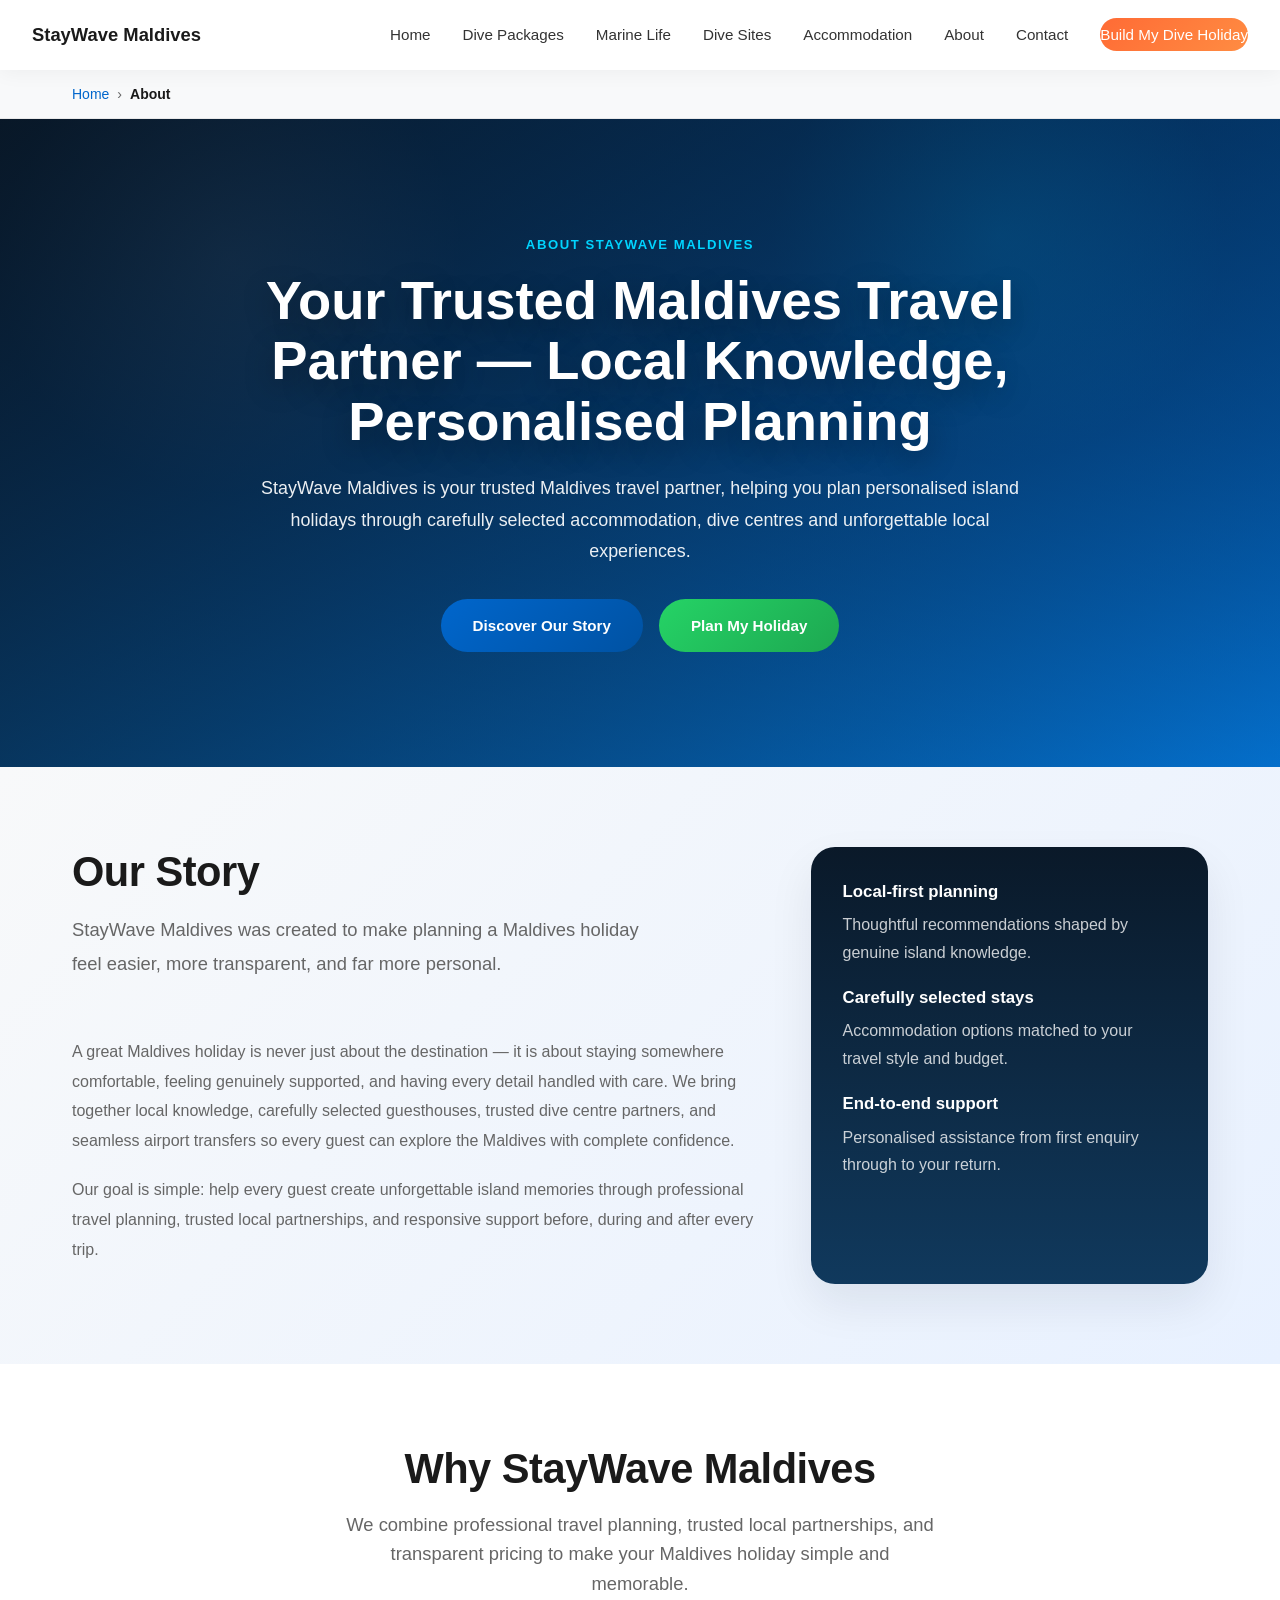
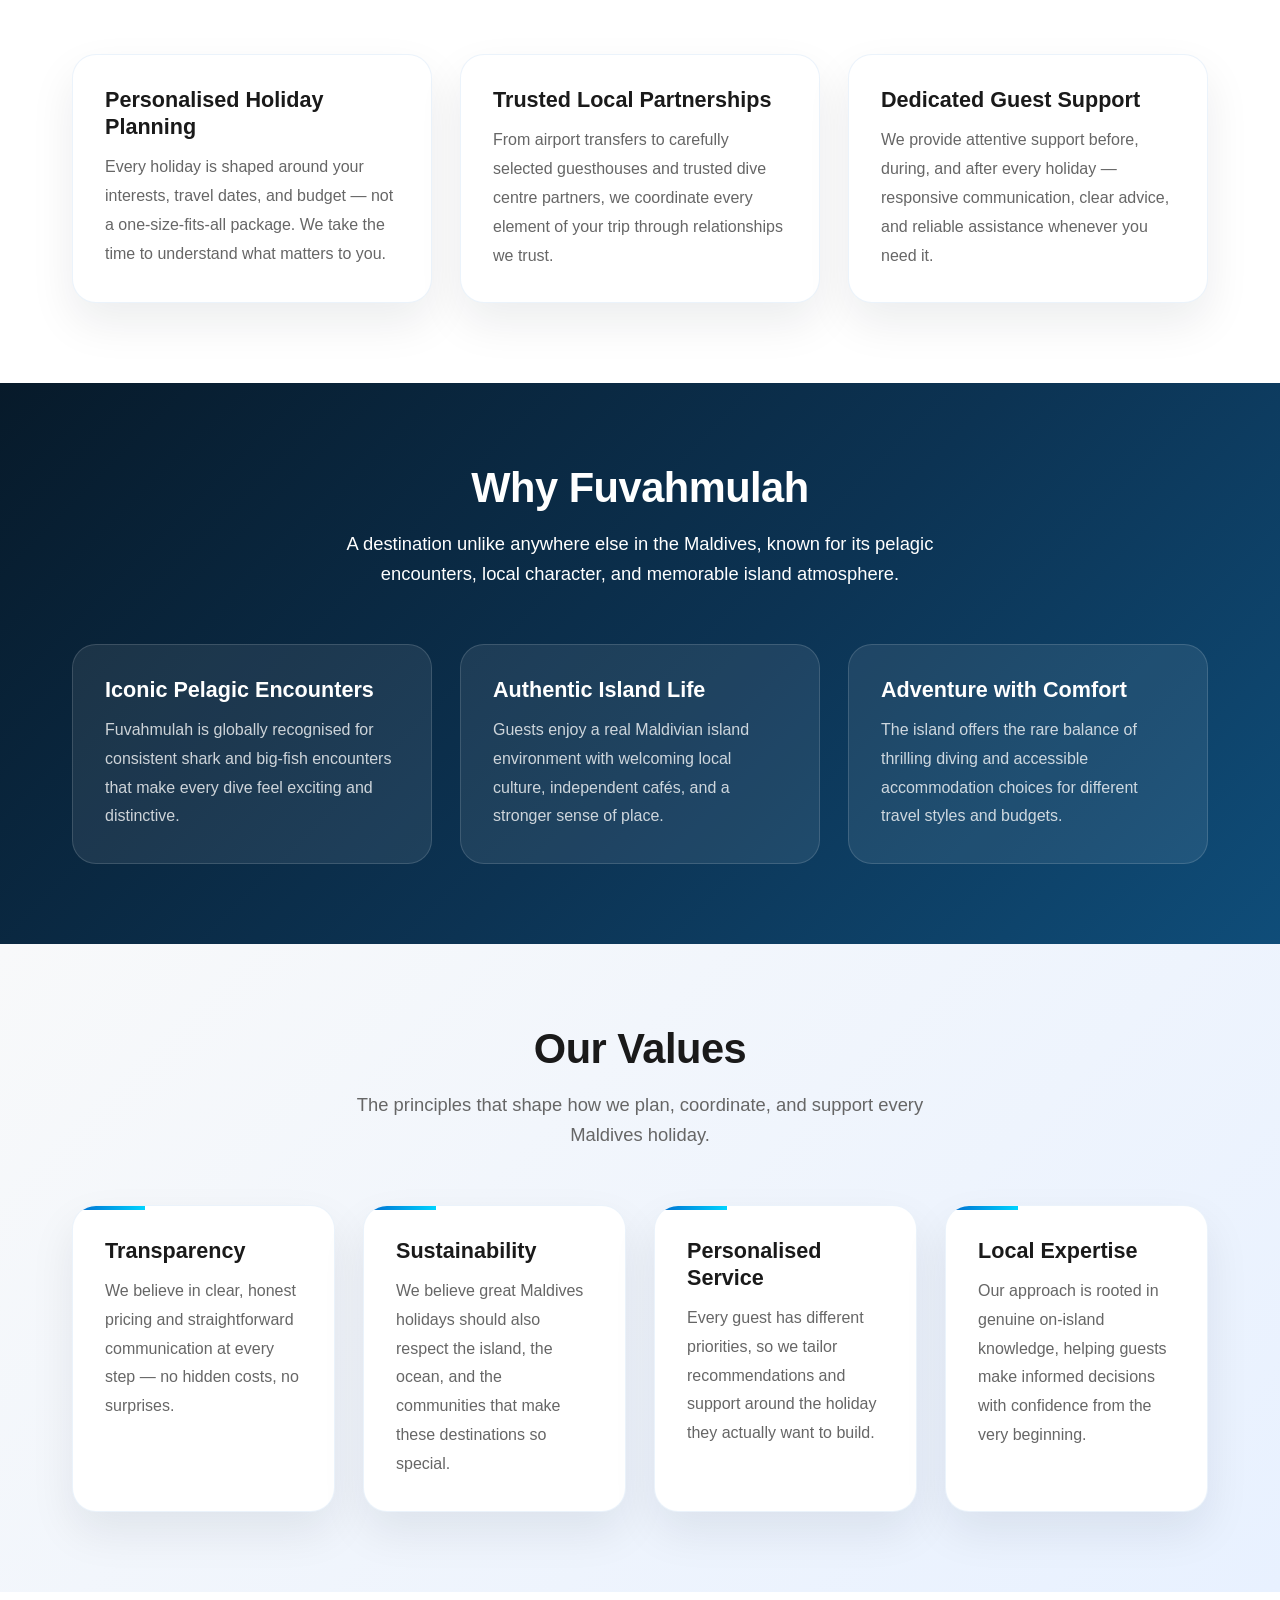
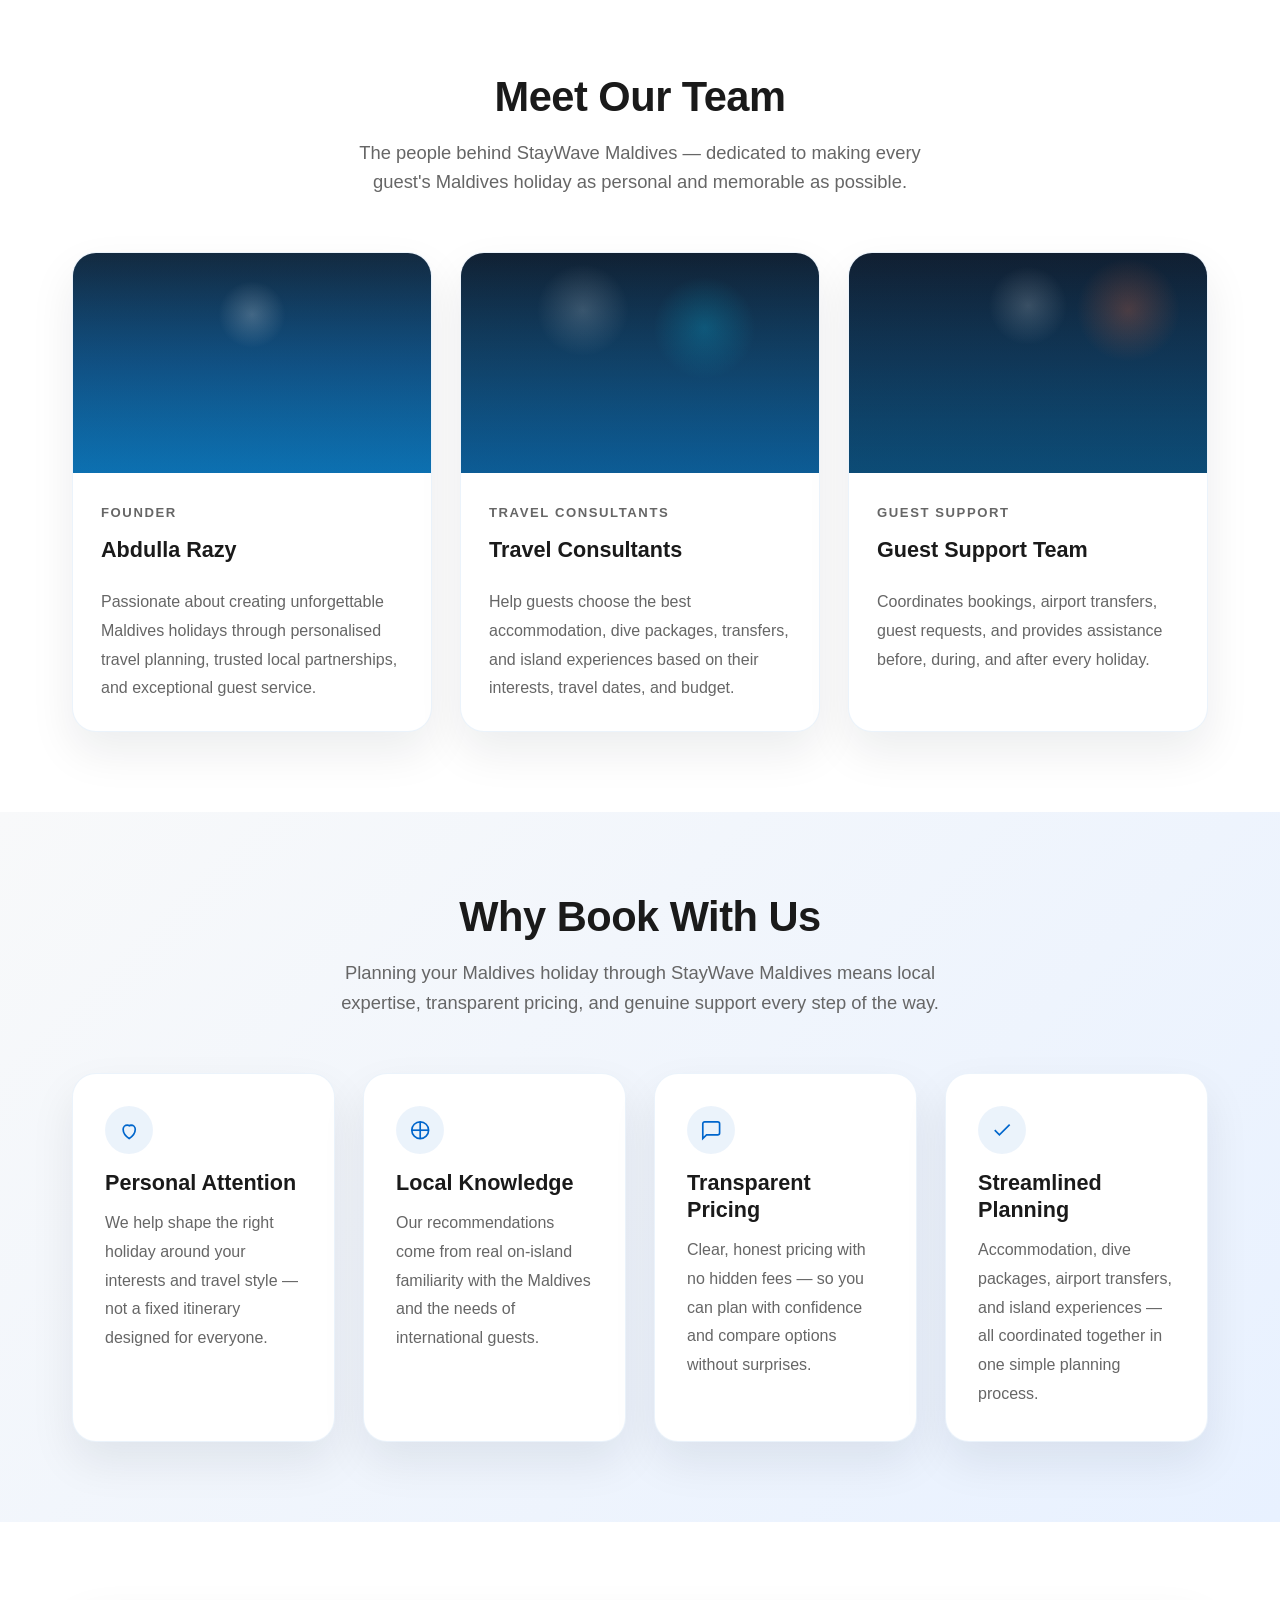
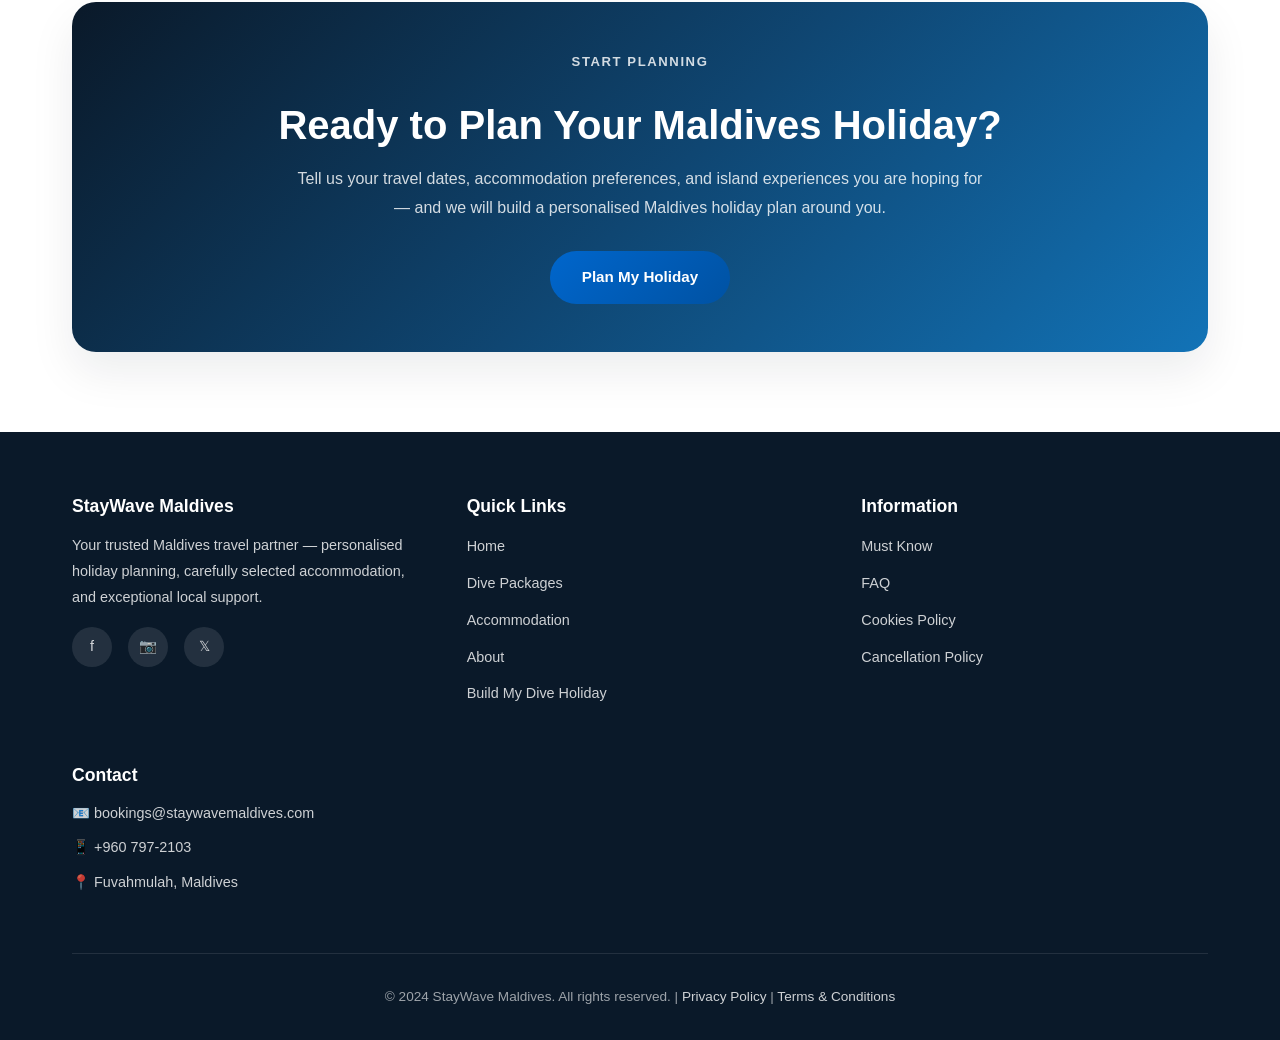
==== commit b325dfe7: "Merge pull request #25 from araazy/copilot/copyabout-page-agency-positioning docs(copy): reposition " ====
--- a/about.html
+++ b/about.html
@@ -4,8 +4,8 @@
     <!-- Meta Tags -->
     <meta charset="UTF-8">
     <meta name="viewport" content="width=device-width, initial-scale=1.0">
-    <meta name="description" content="Learn more about StayWave Maldives, our local story, our values, and why we create personalised diving holidays in Fuvahmulah.">
-    <meta name="keywords" content="about StayWave Maldives, Fuvahmulah diving team, Maldives dive holiday experts, local dive travel specialists">
+    <meta name="description" content="Learn more about StayWave Maldives, your trusted Maldives travel agency and personalised holiday planner — local expertise, carefully selected accommodation, and exceptional guest support.">
+    <meta name="keywords" content="about StayWave Maldives, Maldives travel agency, personalised Maldives holiday planner, Fuvahmulah travel experts, Maldives holiday planning, trusted local travel partner">
     <meta name="author" content="StayWave Maldives">
     <meta name="robots" content="index, follow">
     <meta name="language" content="English">
@@ -16,8 +16,8 @@
     <!-- Open Graph Tags -->
     <meta property="og:type" content="website">
     <meta property="og:url" content="https://staywavemaldives.com/about.html">
-    <meta property="og:title" content="About StayWave Maldives | Dive Holidays in Fuvahmulah">
-    <meta property="og:description" content="Discover the story, values, and local expertise behind StayWave Maldives and see why divers choose us for personalised Fuvahmulah holidays.">
+    <meta property="og:title" content="About StayWave Maldives | Maldives Travel Agency &amp; Holiday Planner">
+    <meta property="og:description" content="Discover the story, values, and local expertise behind StayWave Maldives — your trusted Maldives travel agency for personalised island holidays.">
     <meta property="og:image" content="https://staywavemaldives.com/assets/images/og-image.jpg">
     <meta property="og:image:width" content="1200">
     <meta property="og:image:height" content="630">
@@ -28,17 +28,22 @@
     <!-- Twitter Card Tags -->
     <meta name="twitter:card" content="summary_large_image">
     <meta name="twitter:url" content="https://staywavemaldives.com/about.html">
-    <meta name="twitter:title" content="About StayWave Maldives | Dive Holidays in Fuvahmulah">
-    <meta name="twitter:description" content="Meet the team behind StayWave Maldives and learn what makes our Fuvahmulah dive holidays personal, local, and thoughtfully planned.">
+    <meta name="twitter:title" content="About StayWave Maldives | Maldives Travel Agency &amp; Holiday Planner">
+    <meta name="twitter:description" content="Meet the team behind StayWave Maldives and learn what makes our personalised Maldives holiday planning trusted, local, and thoughtfully crafted.">
     <meta name="twitter:image" content="https://staywavemaldives.com/assets/images/twitter-image.jpg">
     <meta name="twitter:creator" content="@staywavemaldives">
 
     <!-- Favicon -->
+    <link rel="icon" type="image/x-icon" href="assets/images/favicon.ico">
+    <link rel="icon" type="image/png" sizes="32x32" href="assets/images/favicon-32x32.png">
+    <link rel="icon" type="image/png" sizes="16x16" href="assets/images/favicon-16x16.png">
+    <link rel="apple-touch-icon" href="assets/images/apple-touch-icon.png">
+    <link rel="manifest" href="assets/manifest.json">
 
     <!-- Theme Color -->
     <meta name="theme-color" content="#0066cc">
 
-    <title>About StayWave Maldives | Dive Holidays in Fuvahmulah</title>
+    <title>About StayWave Maldives | Maldives Travel Agency &amp; Holiday Planner</title>
 
     <script type="application/ld+json">
     {
@@ -46,7 +51,7 @@
         "@type": "AboutPage",
         "name": "About StayWave Maldives",
         "url": "https://staywavemaldives.com/about.html",
-        "description": "Learn more about the story, values, and local team behind StayWave Maldives in Fuvahmulah.",
+        "description": "Learn more about the story, values, and local team behind StayWave Maldives — your trusted Maldives travel agency and personalised holiday planner.",
         "isPartOf": {
             "@type": "WebSite",
             "name": "StayWave Maldives",
@@ -73,7 +78,7 @@
             "@type": "TravelAgency",
             "name": "StayWave Maldives",
             "url": "https://staywavemaldives.com",
-            "description": "Personalised diving holidays and island stays in Fuvahmulah with local expertise and thoughtful service.",
+            "description": "Personalised Maldives holiday planning with local expertise, carefully selected accommodation, trusted dive centre partners, and exceptional guest support.",
             "telephone": "+960-797-2103",
             "email": "bookings@staywavemaldives.com",
             "address": {
@@ -120,7 +125,7 @@
                 <li role="none"><a href="about.html" role="menuitem" aria-current="page">About</a></li>
                 <li role="none"><a href="index.html#contact" role="menuitem">Contact</a></li>
                 <li role="none">
-                    <a href="build-my-dive-holiday.html" class="btn-book-now" role="menuitem" aria-label="Plan my dive holiday">Plan My Dive Holiday</a>
+                    <a href="build-my-dive-holiday.html" class="btn-book-now" role="menuitem" aria-label="Build my dive holiday">Build My Dive Holiday</a>
                 </li>
             </ul>
         </div>
@@ -142,15 +147,15 @@
     </nav>
 
     <header class="page-hero" role="banner">
-        <div class="page-hero-background" role="img" aria-label="Abstract ocean-inspired banner representing a dive holiday in Fuvahmulah"></div>
+        <div class="page-hero-background" role="img" aria-label="Scenic Maldives island backdrop representing StayWave Maldives as a trusted travel agency"></div>
         <div class="page-hero-overlay" aria-hidden="true"></div>
         <div class="page-hero-content">
             <p class="page-hero-label">About StayWave Maldives</p>
-            <h1 class="page-hero-title">Built on Local Knowledge, Personal Service, and a Love for Fuvahmulah</h1>
-            <p class="page-hero-subtitle">We design dive holidays that combine world-class underwater encounters with thoughtful island stays, trusted local guidance, and a genuinely personal planning experience.</p>
+            <h1 class="page-hero-title">Your Trusted Maldives Travel Partner — Local Knowledge, Personalised Planning</h1>
+            <p class="page-hero-subtitle">StayWave Maldives is your trusted Maldives travel partner, helping you plan personalised island holidays through carefully selected accommodation, dive centres and unforgettable local experiences.</p>
             <div class="page-hero-buttons">
                 <a href="#our-story" class="btn btn-primary">Discover Our Story</a>
-                <a href="build-my-dive-holiday.html" class="btn btn-secondary">Plan My Dive Holiday</a>
+                <a href="build-my-dive-holiday.html" class="btn btn-secondary">Plan My Holiday</a>
             </div>
         </div>
     </header>
@@ -161,16 +166,16 @@
                 <article class="story-copy">
                     <div class="section-header section-header-left">
                         <h2 id="our-story-heading">Our Story</h2>
-                        <p>StayWave Maldives was created to make planning a Fuvahmulah dive trip feel easier, more transparent, and far more personal.</p>
+                        <p>StayWave Maldives was created to make planning a Maldives holiday feel easier, more transparent, and far more personal.</p>
                     </div>
-                    <p>We know that a great dive holiday is never just about the dives. It is about staying somewhere comfortable, understanding the island, feeling safe in the water, and having every detail handled with care.</p>
-                    <p>That is why we bring together diving insight, accommodation options, island knowledge, and responsive trip planning in one place. Our goal is simple: help every guest experience Fuvahmulah with confidence and unforgettable memories.</p>
+                    <p>A great Maldives holiday is never just about the destination — it is about staying somewhere comfortable, feeling genuinely supported, and having every detail handled with care. We bring together local knowledge, carefully selected guesthouses, trusted dive centre partners, and seamless airport transfers so every guest can explore the Maldives with complete confidence.</p>
+                    <p>Our goal is simple: help every guest create unforgettable island memories through professional travel planning, trusted local partnerships, and responsive support before, during and after every trip.</p>
                 </article>
                 <aside class="story-highlight" aria-label="StayWave Maldives highlights">
                     <ul class="story-points">
-                        <li><strong>Local-first planning</strong><span>Thoughtful recommendations shaped by island knowledge.</span></li>
-                        <li><strong>Diver-focused stays</strong><span>Accommodation options that work around your holiday style.</span></li>
-                        <li><strong>Clear communication</strong><span>Fast, personalised support from enquiry to arrival.</span></li>
+                        <li><strong>Local-first planning</strong><span>Thoughtful recommendations shaped by genuine island knowledge.</span></li>
+                        <li><strong>Carefully selected stays</strong><span>Accommodation options matched to your travel style and budget.</span></li>
+                        <li><strong>End-to-end support</strong><span>Personalised assistance from first enquiry through to your return.</span></li>
                     </ul>
                 </aside>
             </div>
@@ -180,20 +185,20 @@
             <div class="container">
                 <div class="section-header">
                     <h2 id="why-staywave-heading">Why StayWave Maldives</h2>
-                    <p>We combine practical holiday planning with premium service and an authentic local connection to the island.</p>
+                    <p>We combine professional travel planning, trusted local partnerships, and transparent pricing to make your Maldives holiday simple and memorable.</p>
                 </div>
                 <div class="info-grid">
                     <article class="info-card">
-                        <h3>Personal Trip Design</h3>
-                        <p>Every holiday is shaped around your diving goals, preferred pace, and accommodation expectations instead of a one-size-fits-all package.</p>
+                        <h3>Personalised Holiday Planning</h3>
+                        <p>Every holiday is shaped around your interests, travel dates, and budget — not a one-size-fits-all package. We take the time to understand what matters to you.</p>
                     </article>
                     <article class="info-card">
-                        <h3>Trusted Local Coordination</h3>
-                        <p>From airport arrivals to daily logistics, we help make each part of your Fuvahmulah experience feel smooth and well supported.</p>
+                        <h3>Trusted Local Partnerships</h3>
+                        <p>From airport transfers to carefully selected guesthouses and trusted dive centre partners, we coordinate every element of your trip through relationships we trust.</p>
                     </article>
                     <article class="info-card">
-                        <h3>Premium Guest Care</h3>
-                        <p>We focus on the details that matter most to divers: comfort, clarity, responsive communication, and reliable support throughout the trip.</p>
+                        <h3>Dedicated Guest Support</h3>
+                        <p>We provide attentive support before, during, and after every holiday — responsive communication, clear advice, and reliable assistance whenever you need it.</p>
                     </article>
                 </div>
             </div>
@@ -226,16 +231,16 @@
             <div class="container">
                 <div class="section-header">
                     <h2 id="our-values-heading">Our Values</h2>
-                    <p>The principles that shape how we host, guide, and support every dive holiday.</p>
+                    <p>The principles that shape how we plan, coordinate, and support every Maldives holiday.</p>
                 </div>
                 <div class="values-grid">
                     <article class="value-card">
-                        <h3>Safety</h3>
-                        <p>We prioritise well-planned diving experiences, clear guest communication, and dependable coordination on and off the water.</p>
+                        <h3>Transparency</h3>
+                        <p>We believe in clear, honest pricing and straightforward communication at every step — no hidden costs, no surprises.</p>
                     </article>
                     <article class="value-card">
                         <h3>Sustainability</h3>
-                        <p>We believe great diving holidays should also respect the island, the ocean, and the communities that make Fuvahmulah special.</p>
+                        <p>We believe great Maldives holidays should also respect the island, the ocean, and the communities that make these destinations so special.</p>
                     </article>
                     <article class="value-card">
                         <h3>Personalised Service</h3>
@@ -243,7 +248,7 @@
                     </article>
                     <article class="value-card">
                         <h3>Local Expertise</h3>
-                        <p>Our approach is rooted in on-island knowledge, helping guests make informed decisions with confidence from the very beginning.</p>
+                        <p>Our approach is rooted in genuine on-island knowledge, helping guests make informed decisions with confidence from the very beginning.</p>
                     </article>
                 </div>
             </div>
@@ -253,7 +258,7 @@
             <div class="container">
                 <div class="section-header">
                     <h2 id="team-heading">Meet Our Team</h2>
-                    <p>Reusable profile cards introduce the people who shape the StayWave Maldives experience from planning to departure.</p>
+                    <p>The people behind StayWave Maldives — dedicated to making every guest's Maldives holiday as personal and memorable as possible.</p>
                 </div>
                 <div class="team-grid">
                     <article class="profile-card">
@@ -288,7 +293,7 @@
             <div class="container">
                 <div class="section-header">
                     <h2 id="book-with-us-heading">Why Book With Us</h2>
-                    <p>Simple icon cards highlight the strengths that make planning through StayWave Maldives easier and more reassuring.</p>
+                    <p>Planning your Maldives holiday through StayWave Maldives means local expertise, transparent pricing, and genuine support every step of the way.</p>
                 </div>
                 <div class="booking-grid">
                     <article class="booking-card">
@@ -298,7 +303,7 @@
                             </svg>
                         </div>
                         <h3>Personal Attention</h3>
-                        <p>We help shape the right holiday instead of asking you to fit into a fixed itinerary.</p>
+                        <p>We help shape the right holiday around your interests and travel style — not a fixed itinerary designed for everyone.</p>
                     </article>
                     <article class="booking-card">
                         <div class="booking-icon" aria-hidden="true">
@@ -309,7 +314,7 @@
                             </svg>
                         </div>
                         <h3>Local Knowledge</h3>
-                        <p>Recommendations are grounded in real familiarity with Fuvahmulah and the needs of visiting divers.</p>
+                        <p>Our recommendations come from real on-island familiarity with the Maldives and the needs of international guests.</p>
                     </article>
                     <article class="booking-card">
                         <div class="booking-icon" aria-hidden="true">
@@ -317,8 +322,8 @@
                                 <path d="M21 15a2 2 0 0 1-2 2H7l-4 4V5a2 2 0 0 1 2-2h14a2 2 0 0 1 2 2z"></path>
                             </svg>
                         </div>
-                        <h3>Fast Communication</h3>
-                        <p>Quick answers help you plan with confidence, compare options, and finalise details without unnecessary friction.</p>
+                        <h3>Transparent Pricing</h3>
+                        <p>Clear, honest pricing with no hidden fees — so you can plan with confidence and compare options without surprises.</p>
                     </article>
                     <article class="booking-card">
                         <div class="booking-icon" aria-hidden="true">
@@ -327,7 +332,7 @@
                             </svg>
                         </div>
                         <h3>Streamlined Planning</h3>
-                        <p>Accommodation, diving priorities, and trip preferences can all be considered together in one planning process.</p>
+                        <p>Accommodation, dive packages, airport transfers, and island experiences — all coordinated together in one simple planning process.</p>
                     </article>
                 </div>
             </div>
@@ -337,9 +342,9 @@
             <div class="container">
                 <div class="cta-panel">
                     <p class="cta-kicker">Start planning</p>
-                    <h2 id="cta-heading">Ready to Plan Your Dive Holiday?</h2>
-                    <p>Tell us what kind of Fuvahmulah experience you want, and we will help shape the right stay, support, and diving plan around it.</p>
-                    <a href="build-my-dive-holiday.html" class="btn btn-primary">Plan My Dive Holiday</a>
+                    <h2 id="cta-heading">Ready to Plan Your Maldives Holiday?</h2>
+                    <p>Tell us your travel dates, accommodation preferences, and island experiences you are hoping for — and we will build a personalised Maldives holiday plan around you.</p>
+                    <a href="build-my-dive-holiday.html" class="btn btn-primary">Plan My Holiday</a>
                 </div>
             </div>
         </section>
@@ -350,7 +355,7 @@
             <div class="footer-grid">
                 <div class="footer-section">
                     <h4>StayWave Maldives</h4>
-                    <p>Premium diving experiences and island stays in Fuvahmulah. Local expertise, world-class service.</p>
+                    <p>Your trusted Maldives travel partner — personalised holiday planning, carefully selected accommodation, and exceptional local support.</p>
                     <div class="social-links">
                         <a href="https://www.facebook.com/staywavemaldives" aria-label="StayWave Maldives on Facebook" title="Facebook" target="_blank" rel="noopener noreferrer">f</a>
                         <a href="https://www.instagram.com/staywavemaldives" aria-label="StayWave Maldives on Instagram" title="Instagram" target="_blank" rel="noopener noreferrer">📷</a>
@@ -365,7 +370,7 @@
                         <li><a href="dive-packages.html">Dive Packages</a></li>
                         <li><a href="accommodation.html">Accommodation</a></li>
                         <li><a href="about.html" aria-current="page">About</a></li>
-                        <li><a href="build-my-dive-holiday.html">Plan My Dive Holiday</a></li>
+                        <li><a href="build-my-dive-holiday.html">Build My Dive Holiday</a></li>
                     </ul>
                 </div>
 
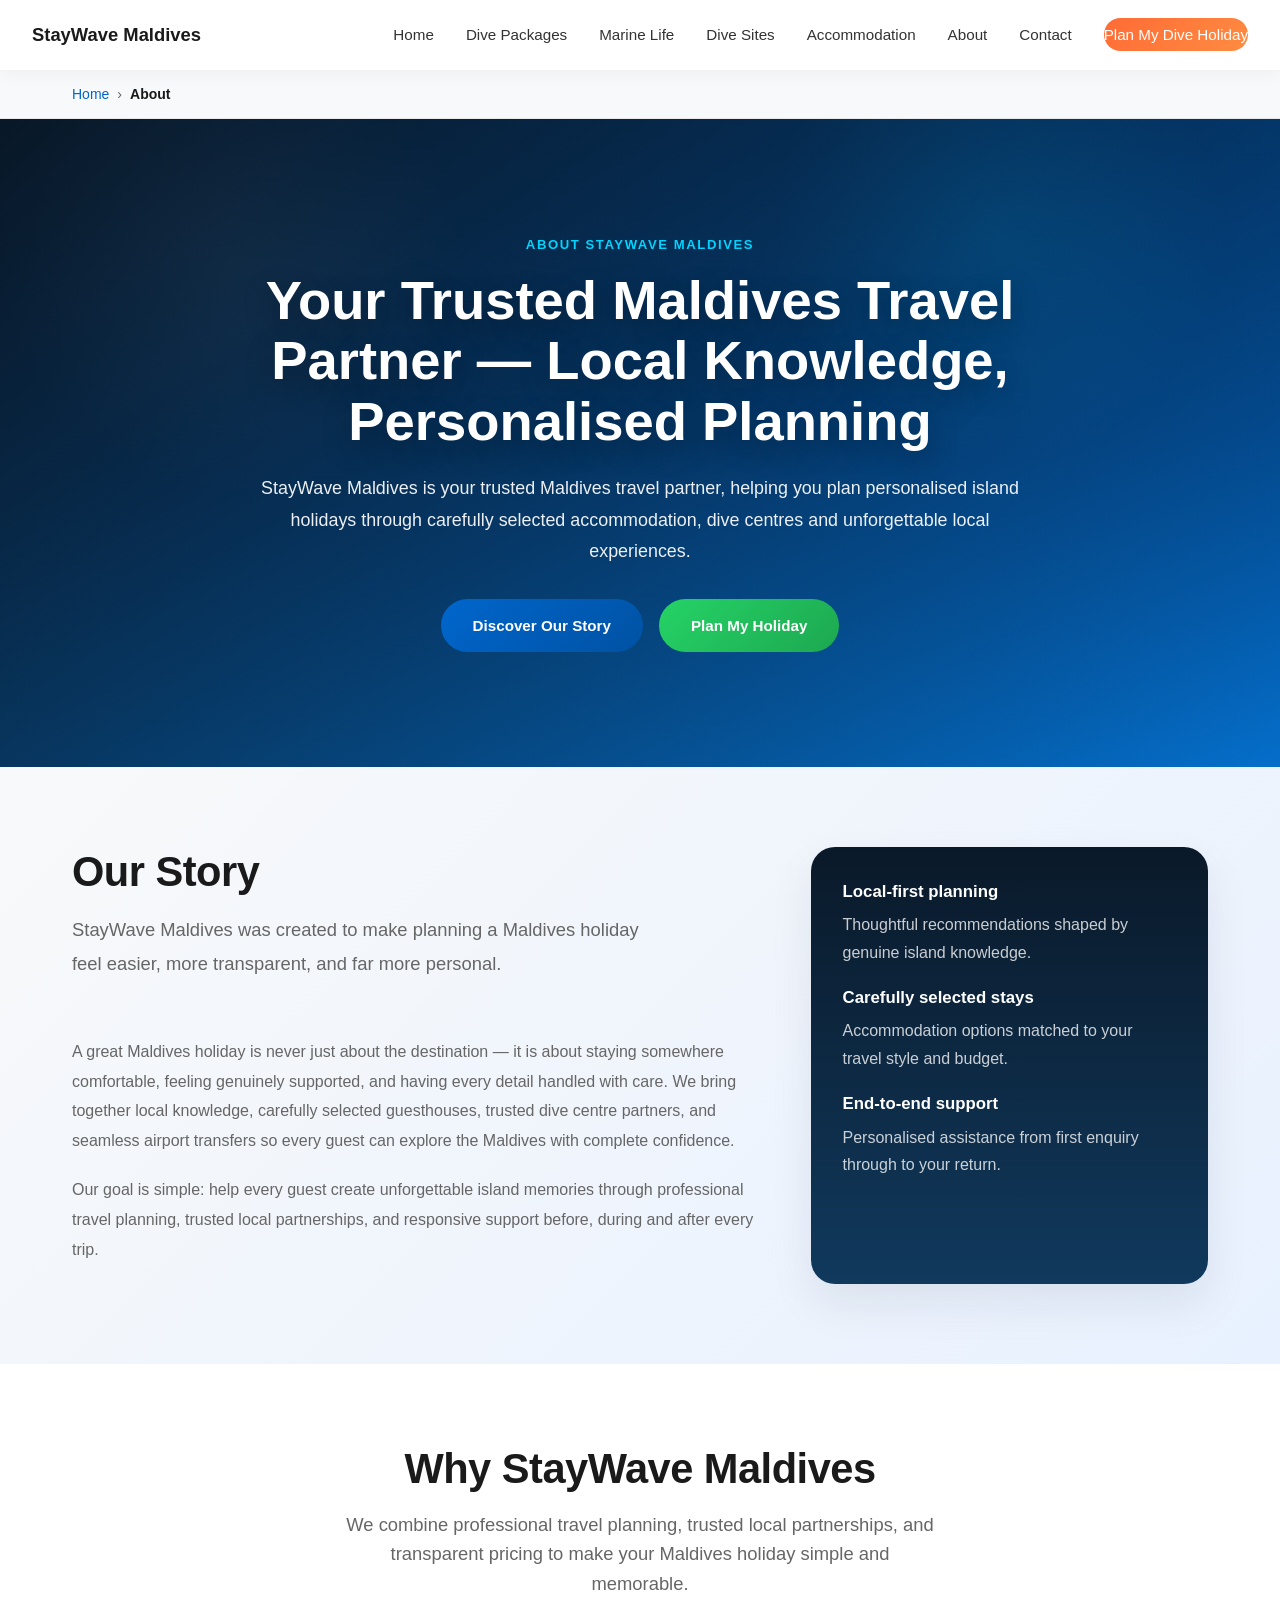
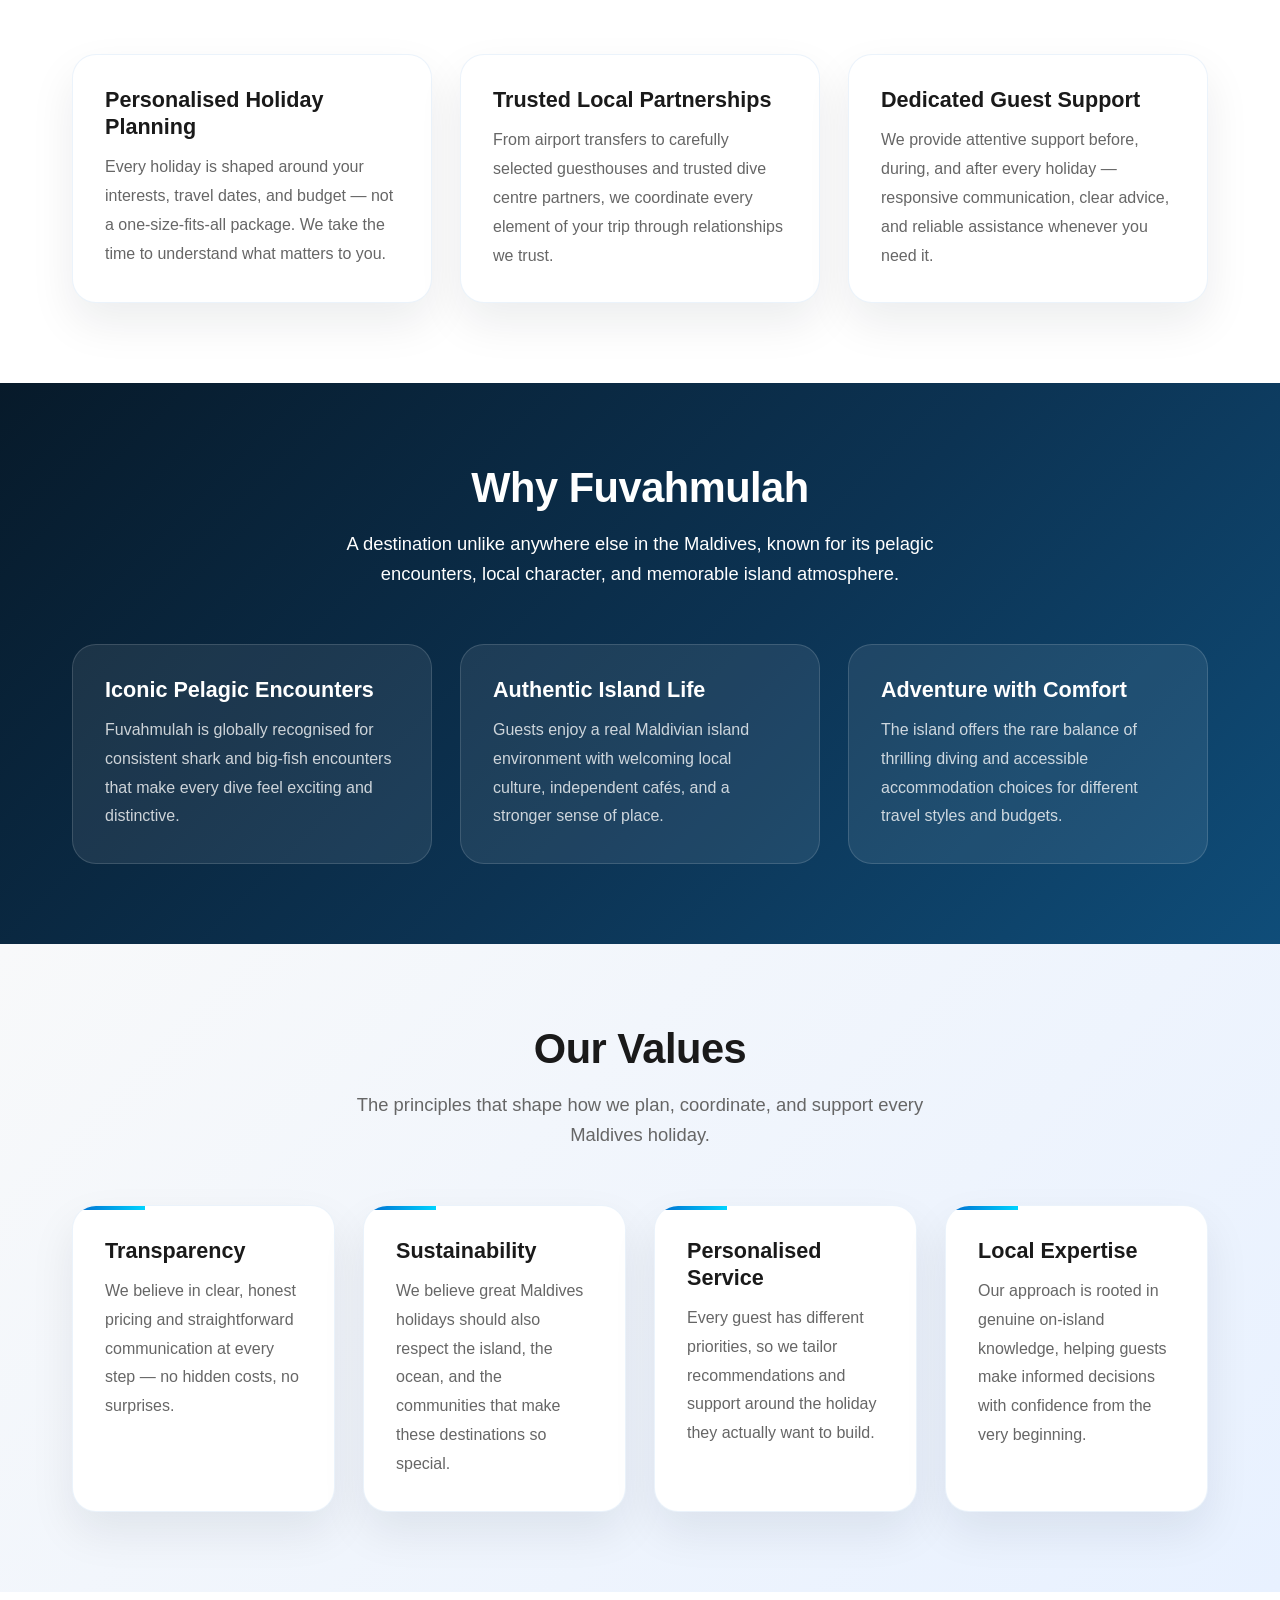
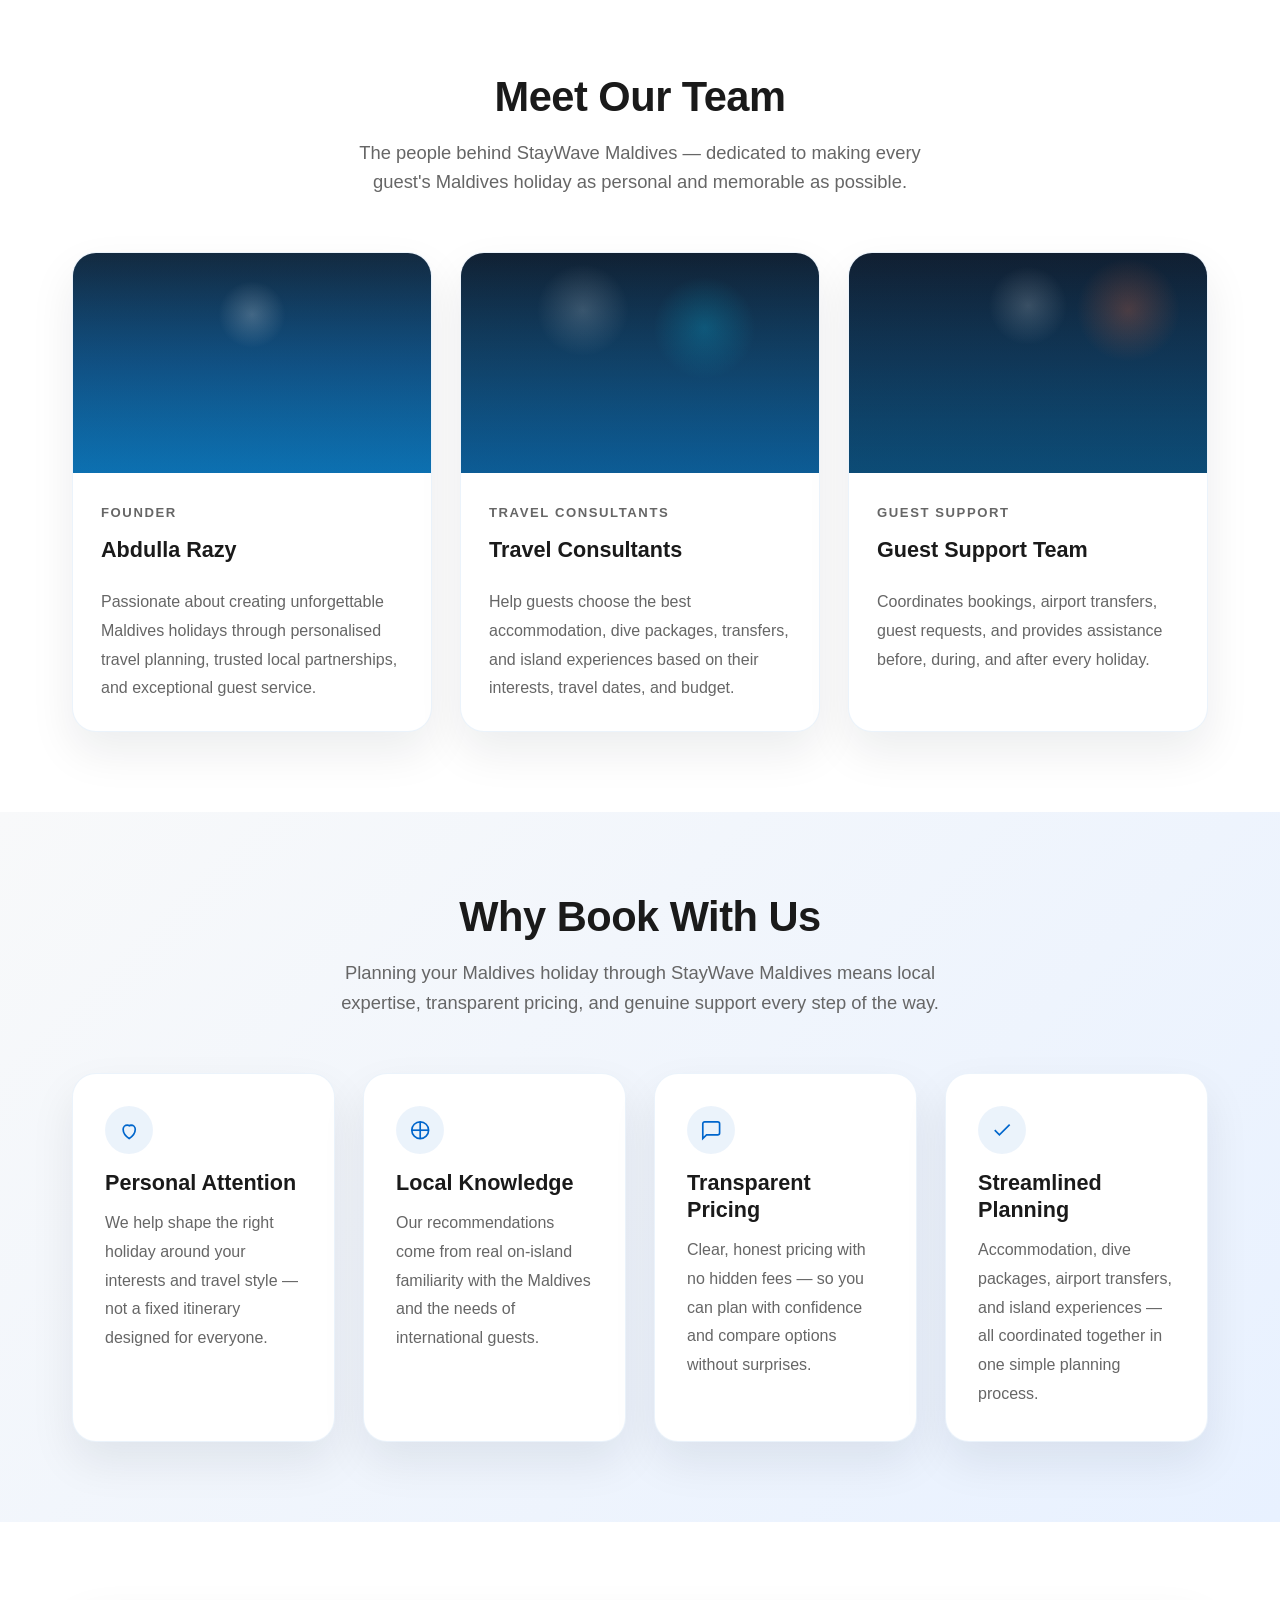
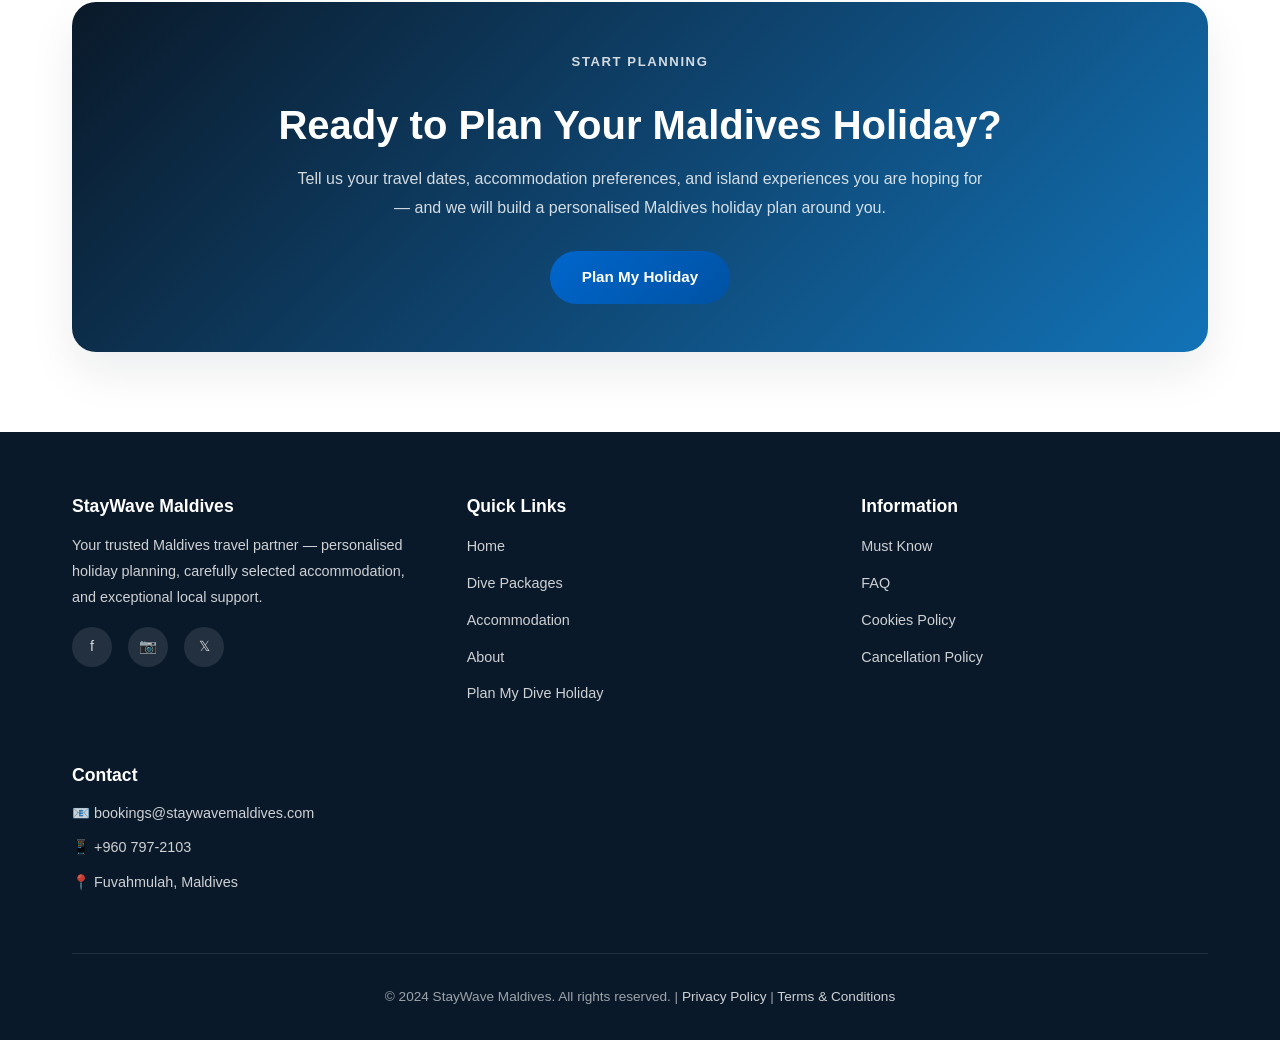
==== commit 5d08445d: "Merge branch 'main' into copilot/website-consistency-cleanup" ====
--- a/about.html
+++ b/about.html
@@ -34,11 +34,6 @@
     <meta name="twitter:creator" content="@staywavemaldives">
 
     <!-- Favicon -->
-    <link rel="icon" type="image/x-icon" href="assets/images/favicon.ico">
-    <link rel="icon" type="image/png" sizes="32x32" href="assets/images/favicon-32x32.png">
-    <link rel="icon" type="image/png" sizes="16x16" href="assets/images/favicon-16x16.png">
-    <link rel="apple-touch-icon" href="assets/images/apple-touch-icon.png">
-    <link rel="manifest" href="assets/manifest.json">
 
     <!-- Theme Color -->
     <meta name="theme-color" content="#0066cc">
@@ -125,7 +120,7 @@
                 <li role="none"><a href="about.html" role="menuitem" aria-current="page">About</a></li>
                 <li role="none"><a href="index.html#contact" role="menuitem">Contact</a></li>
                 <li role="none">
-                    <a href="build-my-dive-holiday.html" class="btn-book-now" role="menuitem" aria-label="Build my dive holiday">Build My Dive Holiday</a>
+                    <a href="build-my-dive-holiday.html" class="btn-book-now" role="menuitem">Plan My Dive Holiday</a>
                 </li>
             </ul>
         </div>
@@ -370,7 +365,7 @@
                         <li><a href="dive-packages.html">Dive Packages</a></li>
                         <li><a href="accommodation.html">Accommodation</a></li>
                         <li><a href="about.html" aria-current="page">About</a></li>
-                        <li><a href="build-my-dive-holiday.html">Build My Dive Holiday</a></li>
+                        <li><a href="build-my-dive-holiday.html">Plan My Dive Holiday</a></li>
                     </ul>
                 </div>
 
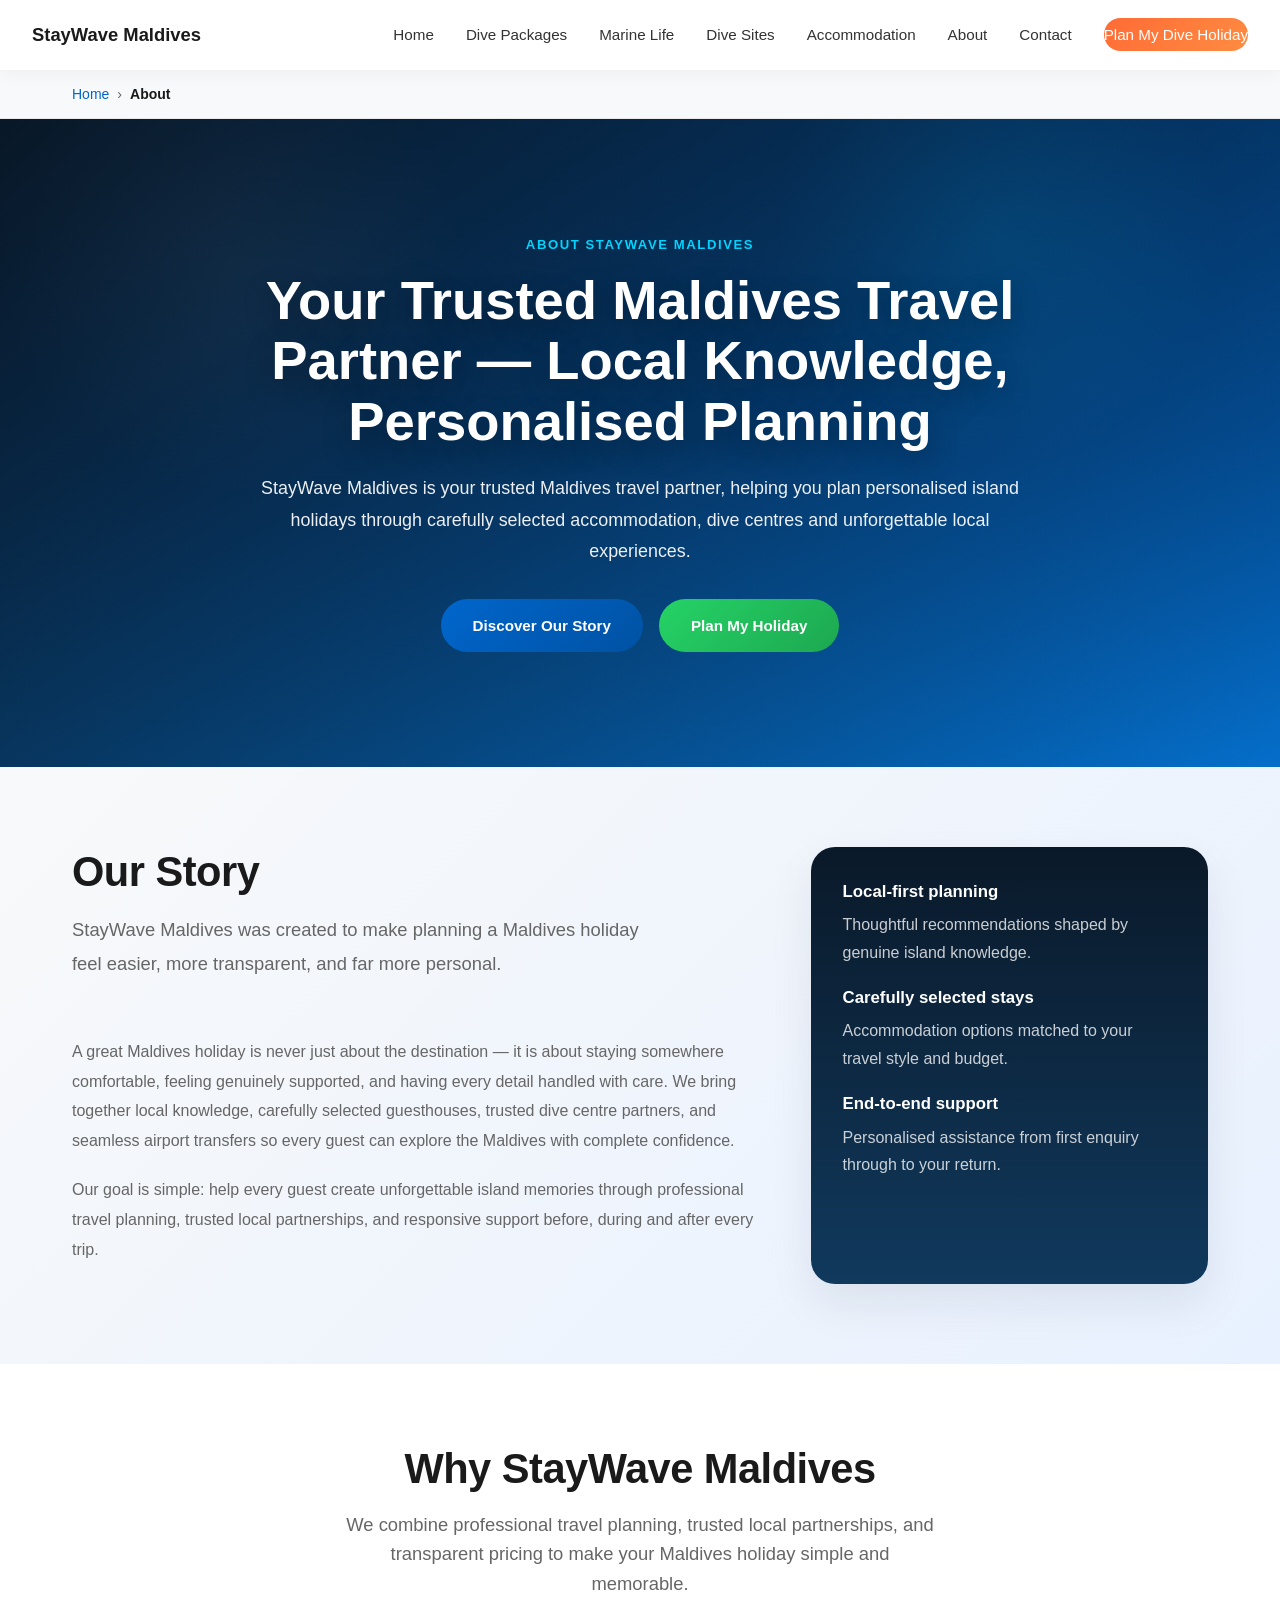
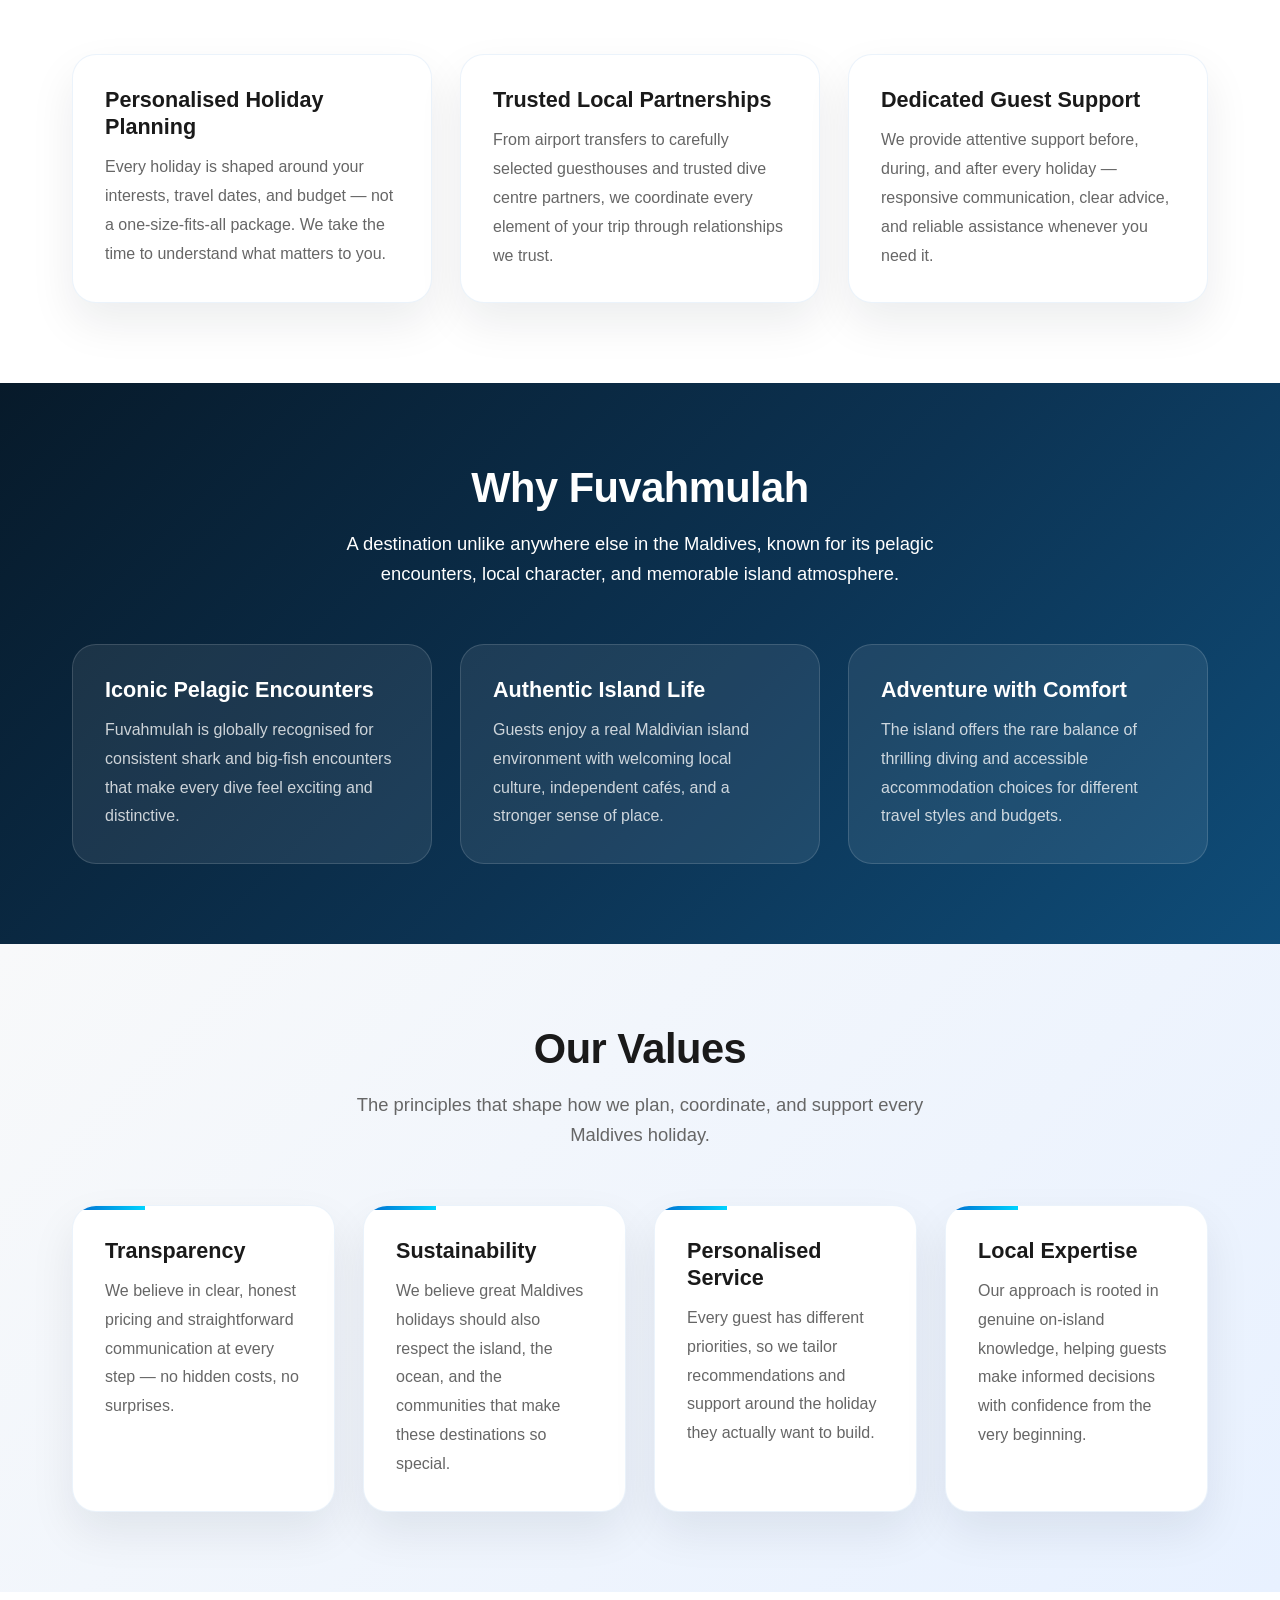
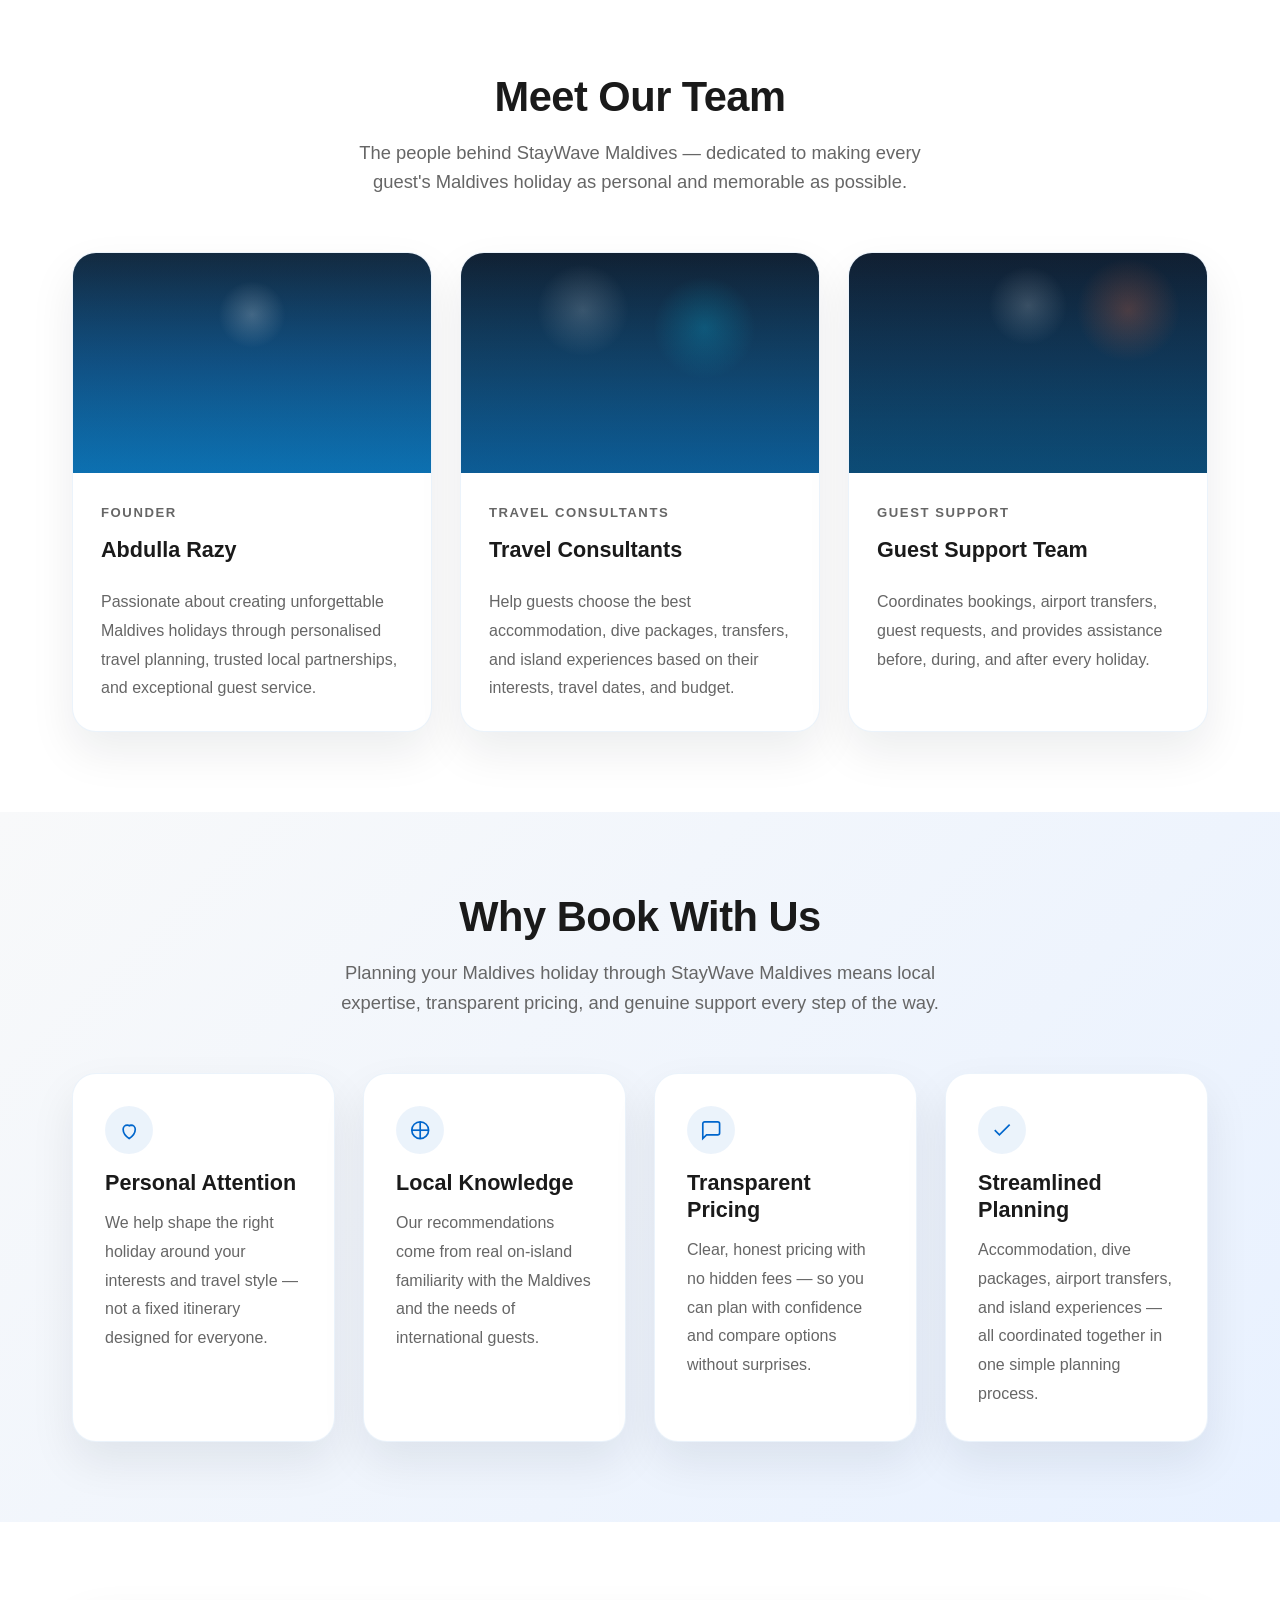
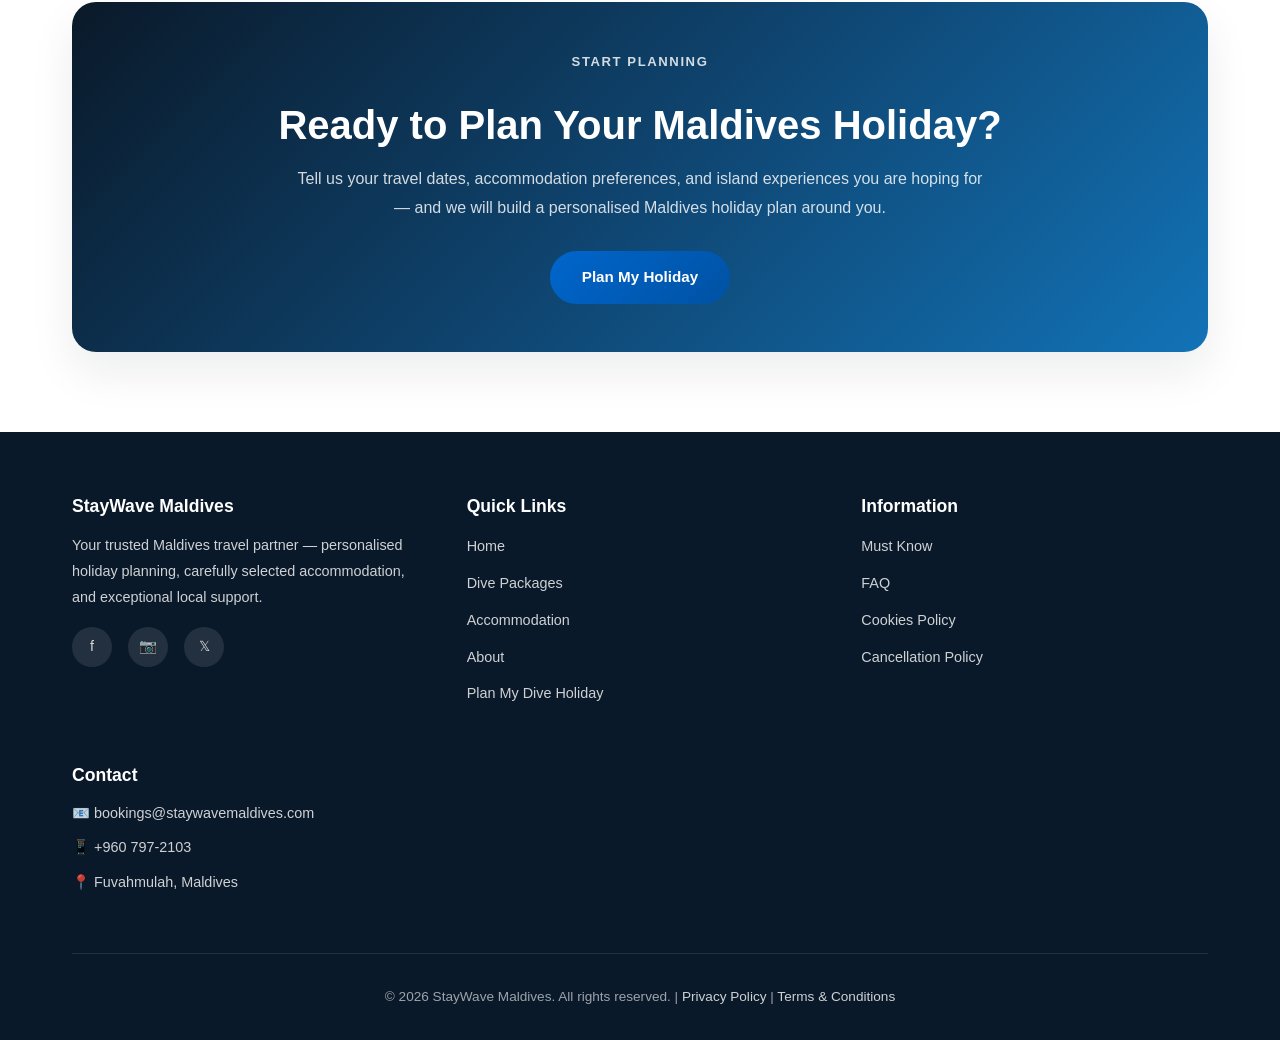
==== commit cee32561: "fix: v1 stabilization sprint — fix 6 bugs, copyright 2026, SEO title, stabilization report" ====
--- a/about.html
+++ b/about.html
@@ -390,7 +390,7 @@
             </div>
 
             <div class="footer-bottom">
-                <p>&copy; 2024 StayWave Maldives. All rights reserved. | <a href="privacy.html">Privacy Policy</a> | <a href="terms.html">Terms &amp; Conditions</a></p>
+                <p>&copy; 2026 StayWave Maldives. All rights reserved. | <a href="privacy.html">Privacy Policy</a> | <a href="terms.html">Terms &amp; Conditions</a></p>
             </div>
         </div>
     </footer>
